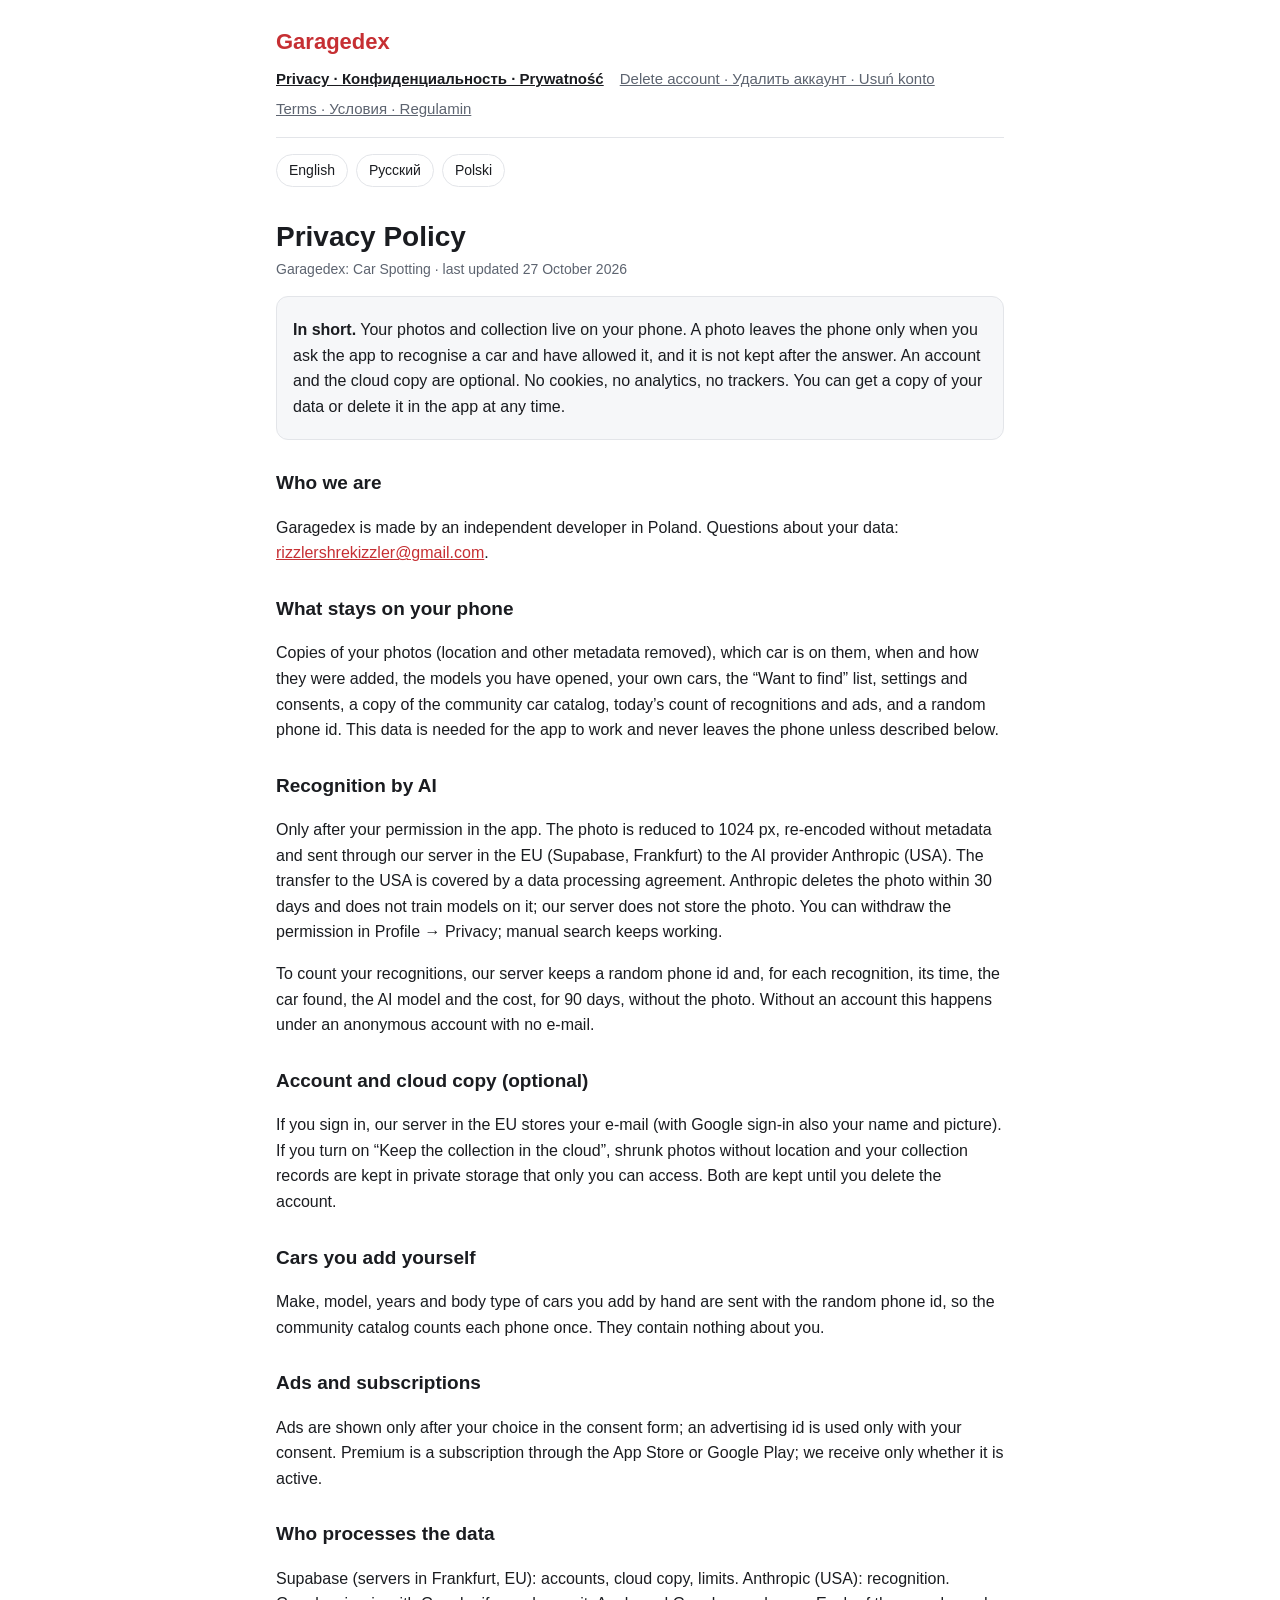
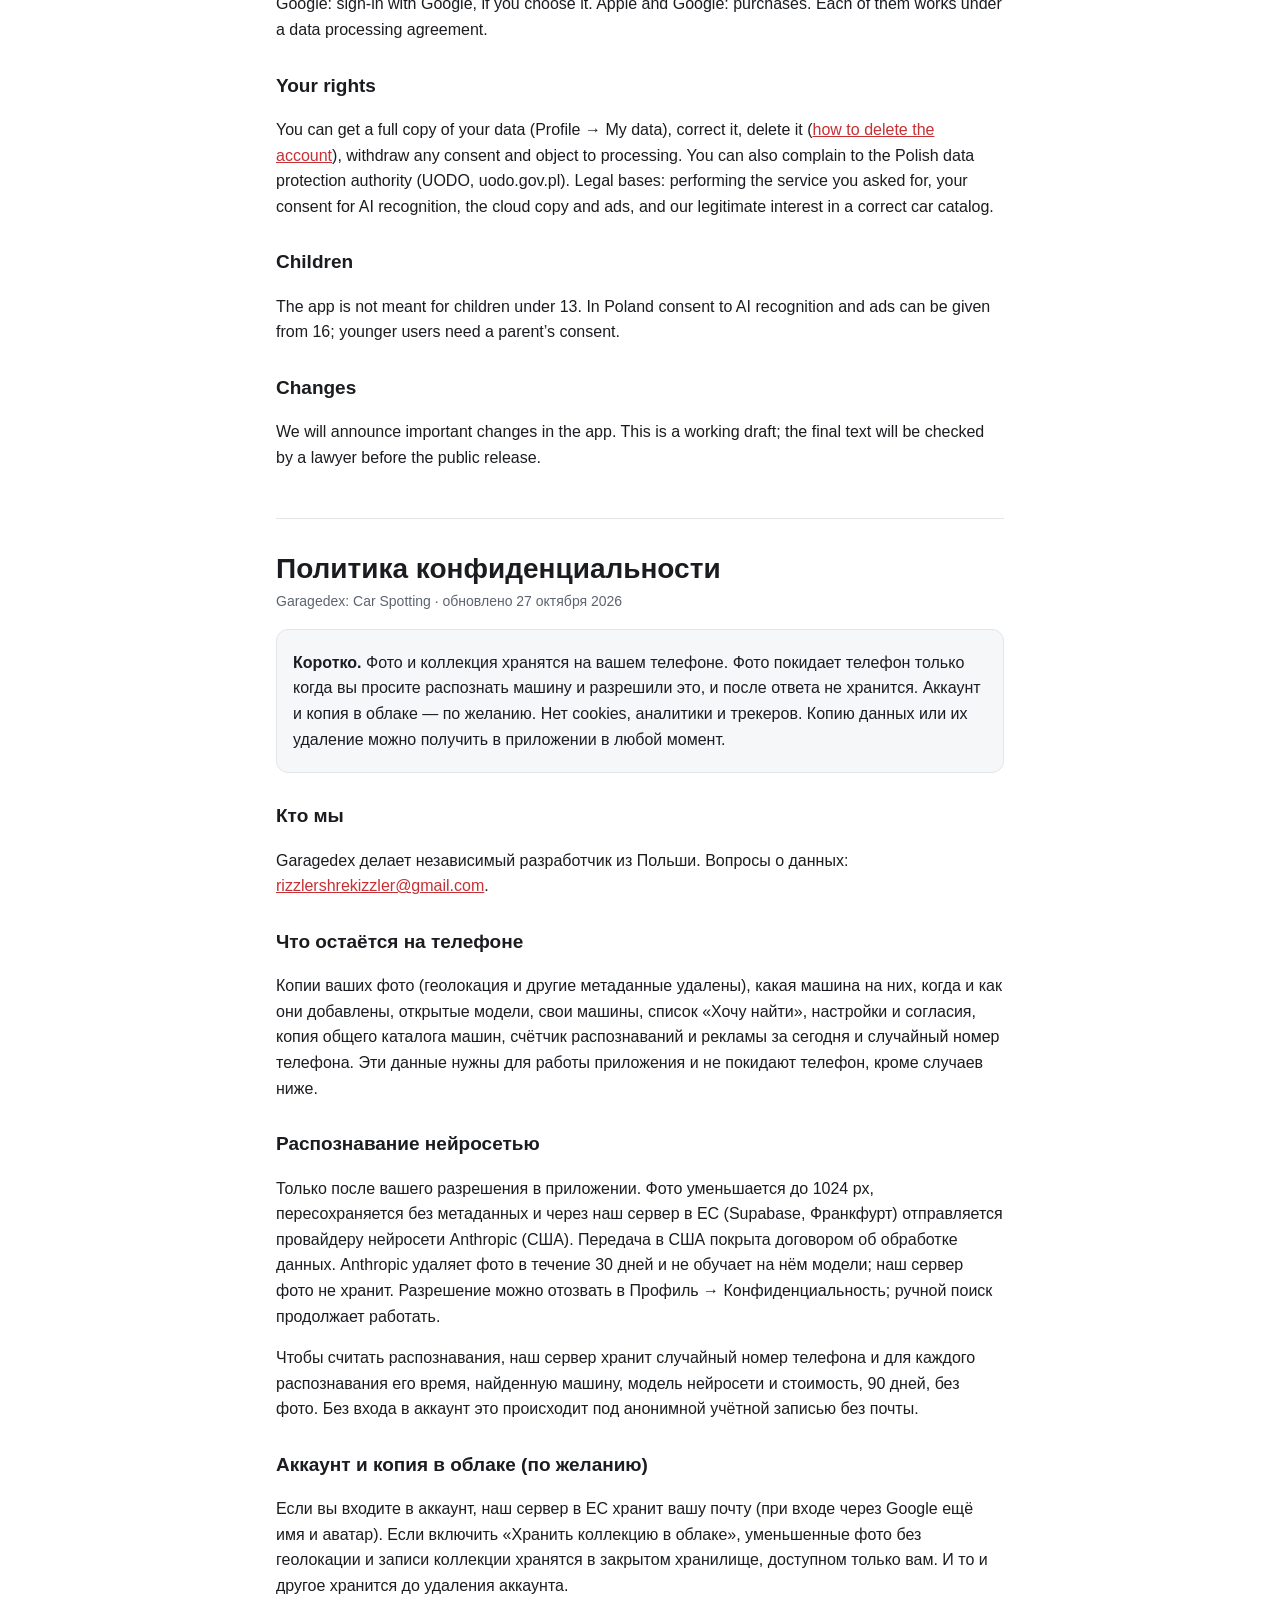
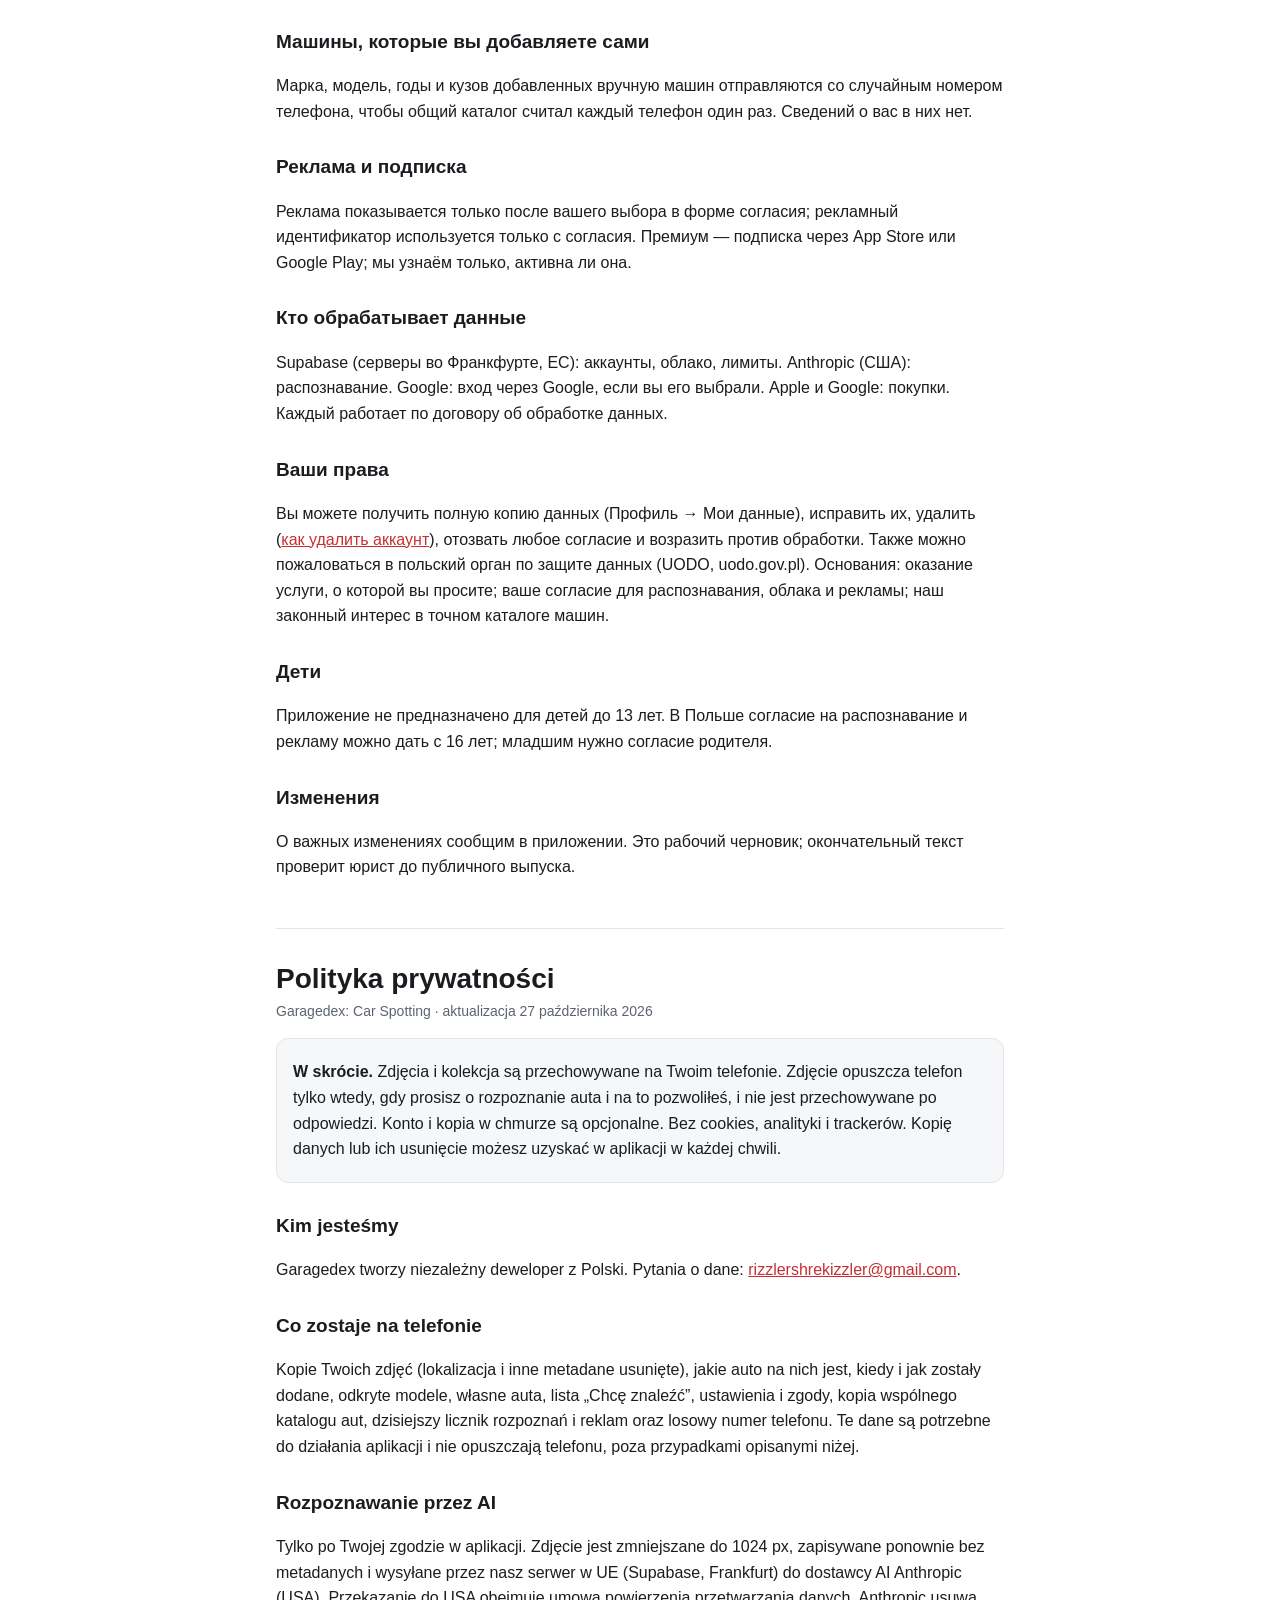
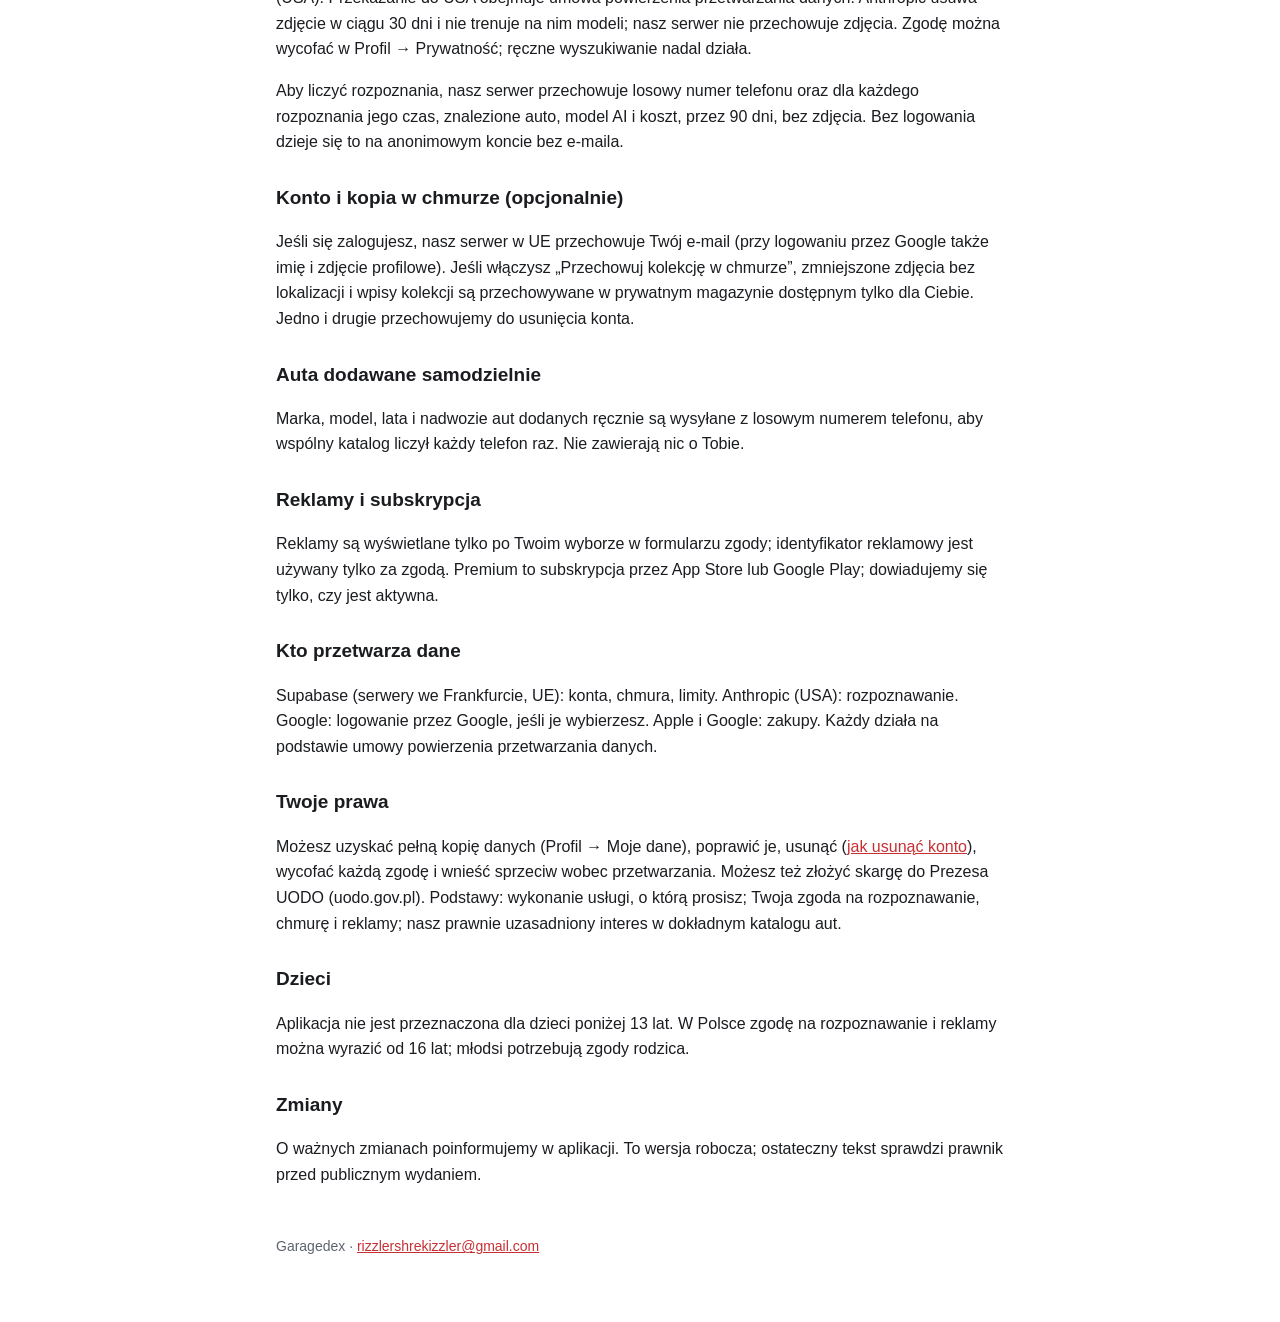
==== index.html @ ed475af8 "Add files via upload" ====
<!doctype html>
<html lang="en">
<head>
  <meta charset="utf-8">
  <meta name="viewport" content="width=device-width, initial-scale=1">
  <title>Garagedex — Privacy Policy</title>
  <link rel="stylesheet" href="style.css">
</head>
<body>
<main>
  <header>
    <a class="brand" href="index.html">Garagedex</a>
    <nav>
      <a href="index.html" aria-current="page">Privacy · Конфиденциальность · Prywatność</a>
      <a href="delete-account.html">Delete account · Удалить аккаунт · Usuń konto</a>
      <a href="terms.html">Terms · Условия · Regulamin</a>
    </nav>
  </header>
  <div class="languages"><a href="#en">English</a><a href="#ru">Русский</a><a href="#pl">Polski</a></div>

  <section class="lang" id="en" lang="en">
    <h1>Privacy Policy</h1>
    <p class="date">Garagedex: Car Spotting · last updated 27 October 2026</p>
    <div class="short">
      <p><strong>In short.</strong> Your photos and collection live on your phone. A photo leaves the phone only when you ask the app to recognise a car and have allowed it, and it is not kept after the answer. An account and the cloud copy are optional. No cookies, no analytics, no trackers. You can get a copy of your data or delete it in the app at any time.</p>
    </div>

    <h2>Who we are</h2>
    <p>Garagedex is made by an independent developer in Poland. Questions about your data: <a href="mailto:rizzlershrekizzler@gmail.com">rizzlershrekizzler@gmail.com</a>.</p>

    <h2>What stays on your phone</h2>
    <p>Copies of your photos (location and other metadata removed), which car is on them, when and how they were added, the models you have opened, your own cars, the “Want to find” list, settings and consents, a copy of the community car catalog, today’s count of recognitions and ads, and a random phone id. This data is needed for the app to work and never leaves the phone unless described below.</p>

    <h2>Recognition by AI</h2>
    <p>Only after your permission in the app. The photo is reduced to 1024 px, re-encoded without metadata and sent through our server in the EU (Supabase, Frankfurt) to the AI provider Anthropic (USA). The transfer to the USA is covered by a data processing agreement. Anthropic deletes the photo within 30 days and does not train models on it; our server does not store the photo. You can withdraw the permission in Profile → Privacy; manual search keeps working.</p>
    <p>To count your recognitions, our server keeps a random phone id and, for each recognition, its time, the car found, the AI model and the cost, for 90 days, without the photo. Without an account this happens under an anonymous account with no e-mail.</p>

    <h2>Account and cloud copy (optional)</h2>
    <p>If you sign in, our server in the EU stores your e-mail (with Google sign-in also your name and picture). If you turn on “Keep the collection in the cloud”, shrunk photos without location and your collection records are kept in private storage that only you can access. Both are kept until you delete the account.</p>

    <h2>Cars you add yourself</h2>
    <p>Make, model, years and body type of cars you add by hand are sent with the random phone id, so the community catalog counts each phone once. They contain nothing about you.</p>

    <h2>Ads and subscriptions</h2>
    <p>Ads are shown only after your choice in the consent form; an advertising id is used only with your consent. Premium is a subscription through the App Store or Google Play; we receive only whether it is active.</p>

    <h2>Who processes the data</h2>
    <p>Supabase (servers in Frankfurt, EU): accounts, cloud copy, limits. Anthropic (USA): recognition. Google: sign-in with Google, if you choose it. Apple and Google: purchases. Each of them works under a data processing agreement.</p>

    <h2>Your rights</h2>
    <p>You can get a full copy of your data (Profile → My data), correct it, delete it (<a href="delete-account.html">how to delete the account</a>), withdraw any consent and object to processing. You can also complain to the Polish data protection authority (UODO, uodo.gov.pl). Legal bases: performing the service you asked for, your consent for AI recognition, the cloud copy and ads, and our legitimate interest in a correct car catalog.</p>

    <h2>Children</h2>
    <p>The app is not meant for children under 13. In Poland consent to AI recognition and ads can be given from 16; younger users need a parent’s consent.</p>

    <h2>Changes</h2>
    <p>We will announce important changes in the app. This is a working draft; the final text will be checked by a lawyer before the public release.</p>
  </section>

  <section class="lang" id="ru" lang="ru">
    <h1>Политика конфиденциальности</h1>
    <p class="date">Garagedex: Car Spotting · обновлено 27 октября 2026</p>
    <div class="short">
      <p><strong>Коротко.</strong> Фото и коллекция хранятся на вашем телефоне. Фото покидает телефон только когда вы просите распознать машину и разрешили это, и после ответа не хранится. Аккаунт и копия в облаке — по желанию. Нет cookies, аналитики и трекеров. Копию данных или их удаление можно получить в приложении в любой момент.</p>
    </div>

    <h2>Кто мы</h2>
    <p>Garagedex делает независимый разработчик из Польши. Вопросы о данных: <a href="mailto:rizzlershrekizzler@gmail.com">rizzlershrekizzler@gmail.com</a>.</p>

    <h2>Что остаётся на телефоне</h2>
    <p>Копии ваших фото (геолокация и другие метаданные удалены), какая машина на них, когда и как они добавлены, открытые модели, свои машины, список «Хочу найти», настройки и согласия, копия общего каталога машин, счётчик распознаваний и рекламы за сегодня и случайный номер телефона. Эти данные нужны для работы приложения и не покидают телефон, кроме случаев ниже.</p>

    <h2>Распознавание нейросетью</h2>
    <p>Только после вашего разрешения в приложении. Фото уменьшается до 1024 px, пересохраняется без метаданных и через наш сервер в ЕС (Supabase, Франкфурт) отправляется провайдеру нейросети Anthropic (США). Передача в США покрыта договором об обработке данных. Anthropic удаляет фото в течение 30 дней и не обучает на нём модели; наш сервер фото не хранит. Разрешение можно отозвать в Профиль → Конфиденциальность; ручной поиск продолжает работать.</p>
    <p>Чтобы считать распознавания, наш сервер хранит случайный номер телефона и для каждого распознавания его время, найденную машину, модель нейросети и стоимость, 90 дней, без фото. Без входа в аккаунт это происходит под анонимной учётной записью без почты.</p>

    <h2>Аккаунт и копия в облаке (по желанию)</h2>
    <p>Если вы входите в аккаунт, наш сервер в ЕС хранит вашу почту (при входе через Google ещё имя и аватар). Если включить «Хранить коллекцию в облаке», уменьшенные фото без геолокации и записи коллекции хранятся в закрытом хранилище, доступном только вам. И то и другое хранится до удаления аккаунта.</p>

    <h2>Машины, которые вы добавляете сами</h2>
    <p>Марка, модель, годы и кузов добавленных вручную машин отправляются со случайным номером телефона, чтобы общий каталог считал каждый телефон один раз. Сведений о вас в них нет.</p>

    <h2>Реклама и подписка</h2>
    <p>Реклама показывается только после вашего выбора в форме согласия; рекламный идентификатор используется только с согласия. Премиум — подписка через App Store или Google Play; мы узнаём только, активна ли она.</p>

    <h2>Кто обрабатывает данные</h2>
    <p>Supabase (серверы во Франкфурте, ЕС): аккаунты, облако, лимиты. Anthropic (США): распознавание. Google: вход через Google, если вы его выбрали. Apple и Google: покупки. Каждый работает по договору об обработке данных.</p>

    <h2>Ваши права</h2>
    <p>Вы можете получить полную копию данных (Профиль → Мои данные), исправить их, удалить (<a href="delete-account.html#ru">как удалить аккаунт</a>), отозвать любое согласие и возразить против обработки. Также можно пожаловаться в польский орган по защите данных (UODO, uodo.gov.pl). Основания: оказание услуги, о которой вы просите; ваше согласие для распознавания, облака и рекламы; наш законный интерес в точном каталоге машин.</p>

    <h2>Дети</h2>
    <p>Приложение не предназначено для детей до 13 лет. В Польше согласие на распознавание и рекламу можно дать с 16 лет; младшим нужно согласие родителя.</p>

    <h2>Изменения</h2>
    <p>О важных изменениях сообщим в приложении. Это рабочий черновик; окончательный текст проверит юрист до публичного выпуска.</p>
  </section>

  <section class="lang" id="pl" lang="pl">
    <h1>Polityka prywatności</h1>
    <p class="date">Garagedex: Car Spotting · aktualizacja 27 października 2026</p>
    <div class="short">
      <p><strong>W skrócie.</strong> Zdjęcia i kolekcja są przechowywane na Twoim telefonie. Zdjęcie opuszcza telefon tylko wtedy, gdy prosisz o rozpoznanie auta i na to pozwoliłeś, i nie jest przechowywane po odpowiedzi. Konto i kopia w chmurze są opcjonalne. Bez cookies, analityki i trackerów. Kopię danych lub ich usunięcie możesz uzyskać w aplikacji w każdej chwili.</p>
    </div>

    <h2>Kim jesteśmy</h2>
    <p>Garagedex tworzy niezależny deweloper z Polski. Pytania o dane: <a href="mailto:rizzlershrekizzler@gmail.com">rizzlershrekizzler@gmail.com</a>.</p>

    <h2>Co zostaje na telefonie</h2>
    <p>Kopie Twoich zdjęć (lokalizacja i inne metadane usunięte), jakie auto na nich jest, kiedy i jak zostały dodane, odkryte modele, własne auta, lista „Chcę znaleźć”, ustawienia i zgody, kopia wspólnego katalogu aut, dzisiejszy licznik rozpoznań i reklam oraz losowy numer telefonu. Te dane są potrzebne do działania aplikacji i nie opuszczają telefonu, poza przypadkami opisanymi niżej.</p>

    <h2>Rozpoznawanie przez AI</h2>
    <p>Tylko po Twojej zgodzie w aplikacji. Zdjęcie jest zmniejszane do 1024 px, zapisywane ponownie bez metadanych i wysyłane przez nasz serwer w UE (Supabase, Frankfurt) do dostawcy AI Anthropic (USA). Przekazanie do USA obejmuje umowa powierzenia przetwarzania danych. Anthropic usuwa zdjęcie w ciągu 30 dni i nie trenuje na nim modeli; nasz serwer nie przechowuje zdjęcia. Zgodę można wycofać w Profil → Prywatność; ręczne wyszukiwanie nadal działa.</p>
    <p>Aby liczyć rozpoznania, nasz serwer przechowuje losowy numer telefonu oraz dla każdego rozpoznania jego czas, znalezione auto, model AI i koszt, przez 90 dni, bez zdjęcia. Bez logowania dzieje się to na anonimowym koncie bez e-maila.</p>

    <h2>Konto i kopia w chmurze (opcjonalnie)</h2>
    <p>Jeśli się zalogujesz, nasz serwer w UE przechowuje Twój e-mail (przy logowaniu przez Google także imię i zdjęcie profilowe). Jeśli włączysz „Przechowuj kolekcję w chmurze”, zmniejszone zdjęcia bez lokalizacji i wpisy kolekcji są przechowywane w prywatnym magazynie dostępnym tylko dla Ciebie. Jedno i drugie przechowujemy do usunięcia konta.</p>

    <h2>Auta dodawane samodzielnie</h2>
    <p>Marka, model, lata i nadwozie aut dodanych ręcznie są wysyłane z losowym numerem telefonu, aby wspólny katalog liczył każdy telefon raz. Nie zawierają nic o Tobie.</p>

    <h2>Reklamy i subskrypcja</h2>
    <p>Reklamy są wyświetlane tylko po Twoim wyborze w formularzu zgody; identyfikator reklamowy jest używany tylko za zgodą. Premium to subskrypcja przez App Store lub Google Play; dowiadujemy się tylko, czy jest aktywna.</p>

    <h2>Kto przetwarza dane</h2>
    <p>Supabase (serwery we Frankfurcie, UE): konta, chmura, limity. Anthropic (USA): rozpoznawanie. Google: logowanie przez Google, jeśli je wybierzesz. Apple i Google: zakupy. Każdy działa na podstawie umowy powierzenia przetwarzania danych.</p>

    <h2>Twoje prawa</h2>
    <p>Możesz uzyskać pełną kopię danych (Profil → Moje dane), poprawić je, usunąć (<a href="delete-account.html#pl">jak usunąć konto</a>), wycofać każdą zgodę i wnieść sprzeciw wobec przetwarzania. Możesz też złożyć skargę do Prezesa UODO (uodo.gov.pl). Podstawy: wykonanie usługi, o którą prosisz; Twoja zgoda na rozpoznawanie, chmurę i reklamy; nasz prawnie uzasadniony interes w dokładnym katalogu aut.</p>

    <h2>Dzieci</h2>
    <p>Aplikacja nie jest przeznaczona dla dzieci poniżej 13 lat. W Polsce zgodę na rozpoznawanie i reklamy można wyrazić od 16 lat; młodsi potrzebują zgody rodzica.</p>

    <h2>Zmiany</h2>
    <p>O ważnych zmianach poinformujemy w aplikacji. To wersja robocza; ostateczny tekst sprawdzi prawnik przed publicznym wydaniem.</p>
  </section>

  <footer>Garagedex · <a href="mailto:rizzlershrekizzler@gmail.com">rizzlershrekizzler@gmail.com</a></footer>
</main>
</body>
</html>
---- style.css ----
:root {
  --bg: #ffffff;
  --text: #1a1c20;
  --muted: #5d6470;
  --accent: #c62f33;
  --border: #e3e5e9;
  --card: #f6f7f9;
}

@media (prefers-color-scheme: dark) {
  :root {
    --bg: #0f1115;
    --text: #eceef2;
    --muted: #9aa1ad;
    --accent: #ff5a5f;
    --border: #262a31;
    --card: #171a20;
  }
}

* { box-sizing: border-box; }

body {
  margin: 0;
  background: var(--bg);
  color: var(--text);
  font: 16px/1.6 -apple-system, BlinkMacSystemFont, "Segoe UI", Roboto, sans-serif;
}

main { max-width: 760px; margin: 0 auto; padding: 24px 16px 64px; }

header { border-bottom: 1px solid var(--border); padding-bottom: 16px; margin-bottom: 8px; }
header .brand { font-size: 22px; font-weight: 700; color: var(--accent); text-decoration: none; }
nav { display: flex; flex-wrap: wrap; gap: 6px 16px; margin-top: 8px; font-size: 15px; }
nav a { color: var(--muted); }
nav a[aria-current="page"] { color: var(--text); font-weight: 600; }

.languages { display: flex; gap: 8px; margin: 16px 0; }
.languages a {
  padding: 4px 12px;
  border: 1px solid var(--border);
  border-radius: 999px;
  color: var(--text);
  text-decoration: none;
  font-size: 14px;
}

a { color: var(--accent); }
h1 { font-size: 28px; line-height: 1.25; margin: 32px 0 4px; }
h2 { font-size: 19px; margin: 28px 0 6px; }
.date { color: var(--muted); font-size: 14px; margin: 0 0 16px; }
.short { background: var(--card); border: 1px solid var(--border); border-radius: 12px; padding: 4px 16px; }
section.lang { border-top: 1px solid var(--border); margin-top: 48px; }
section.lang:first-of-type { border-top: 0; margin-top: 0; }
footer { margin-top: 48px; color: var(--muted); font-size: 14px; }
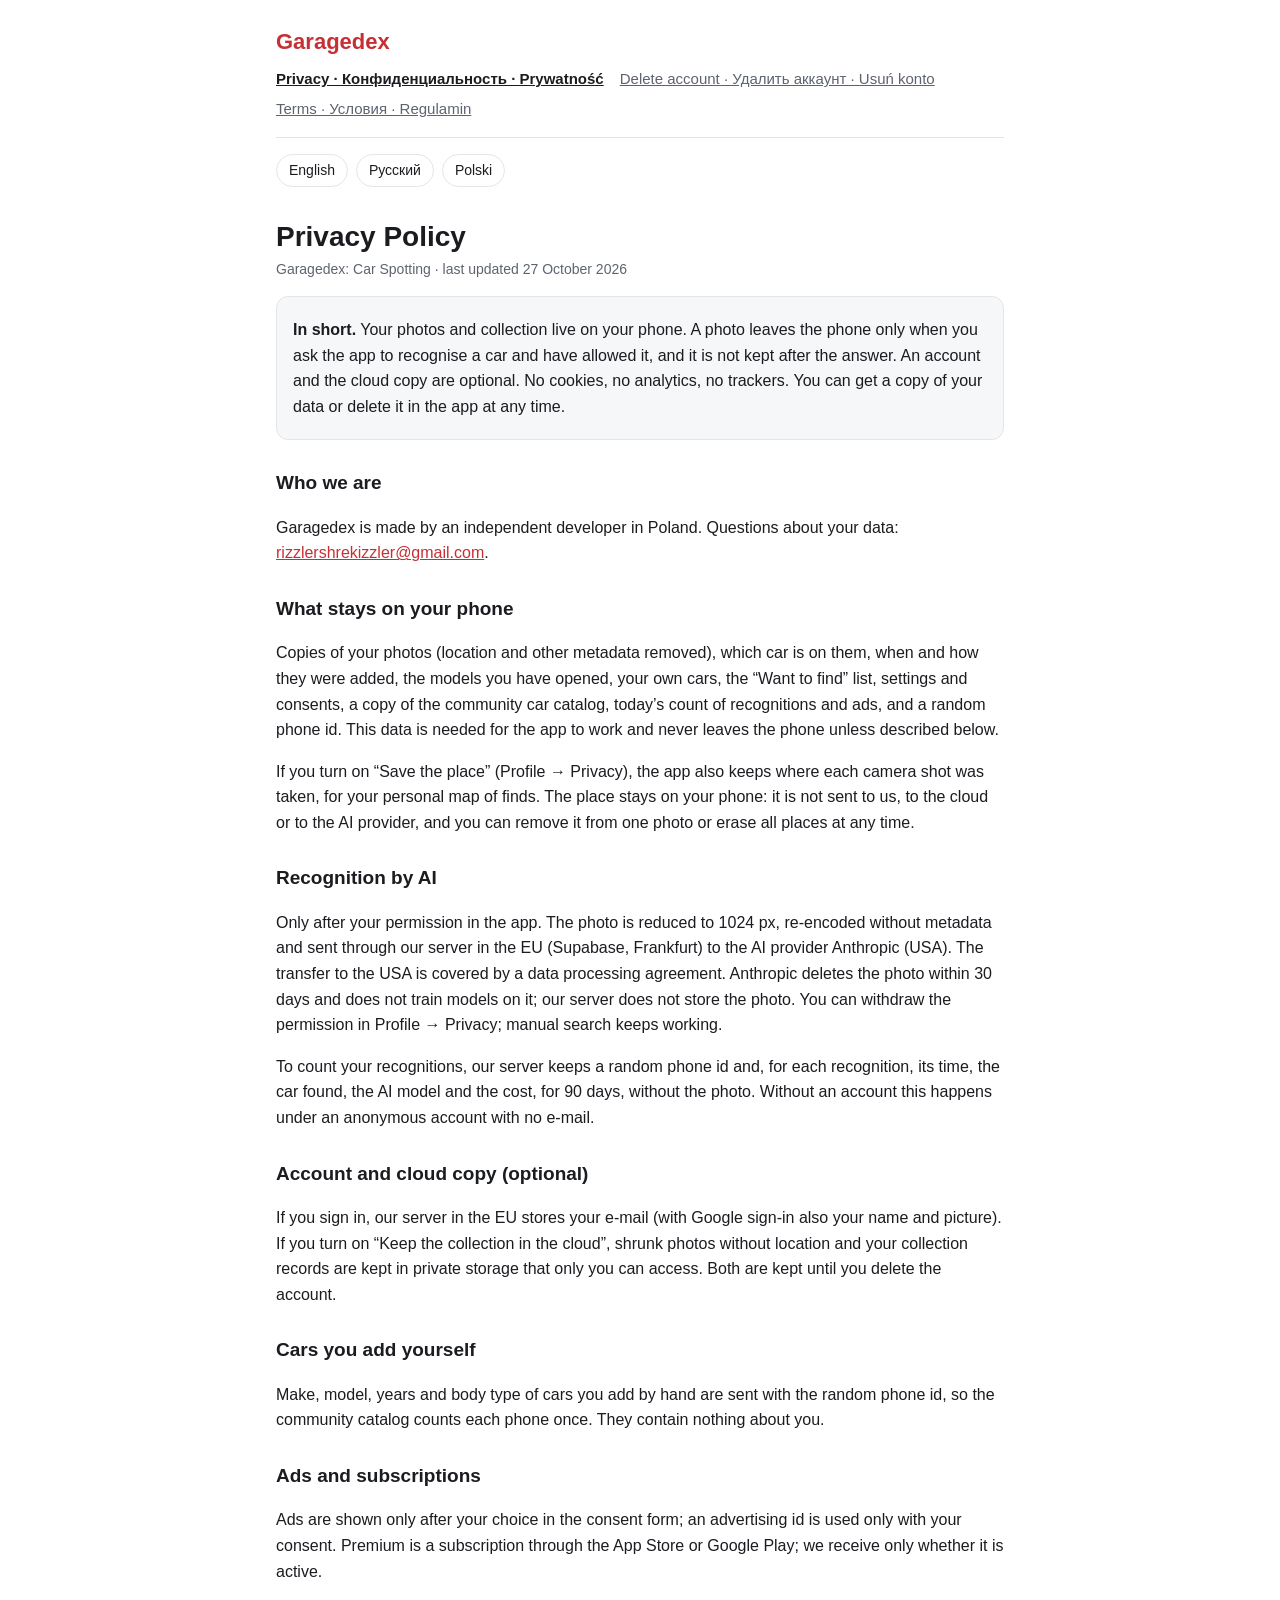
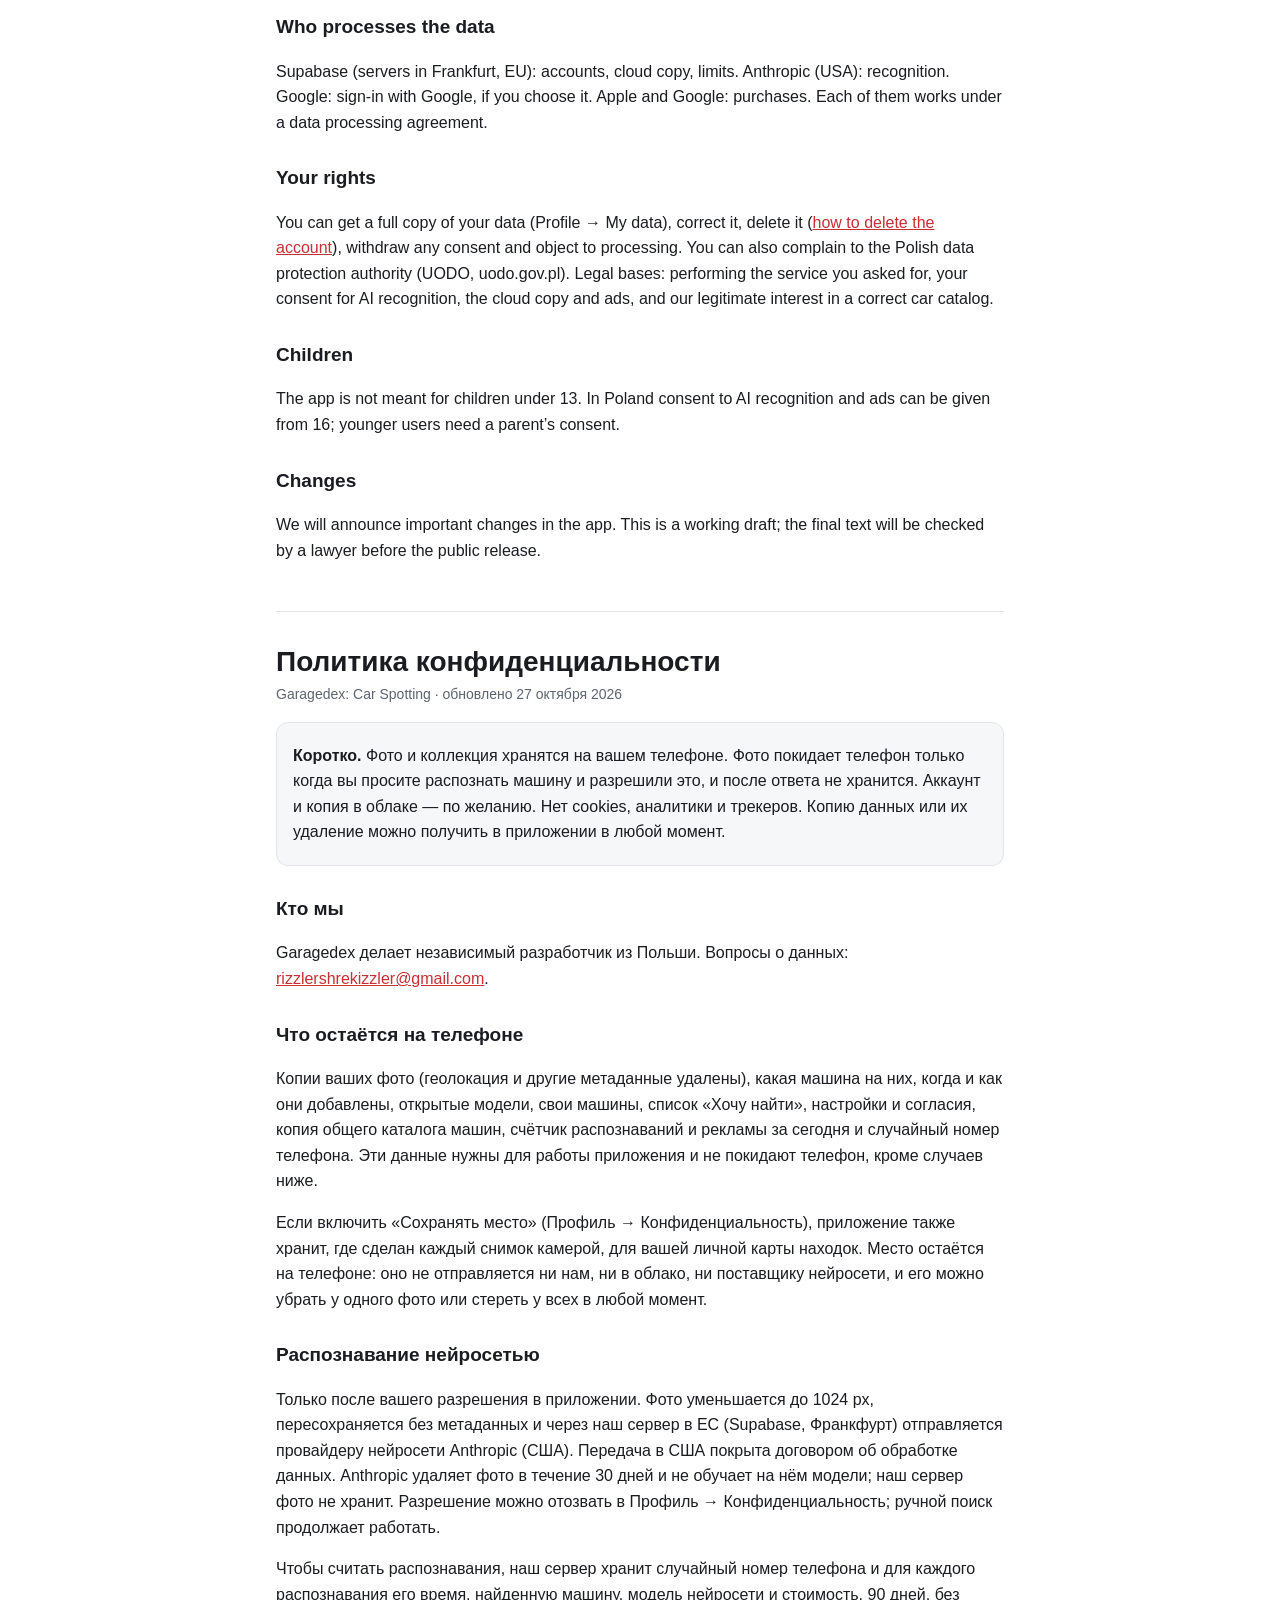
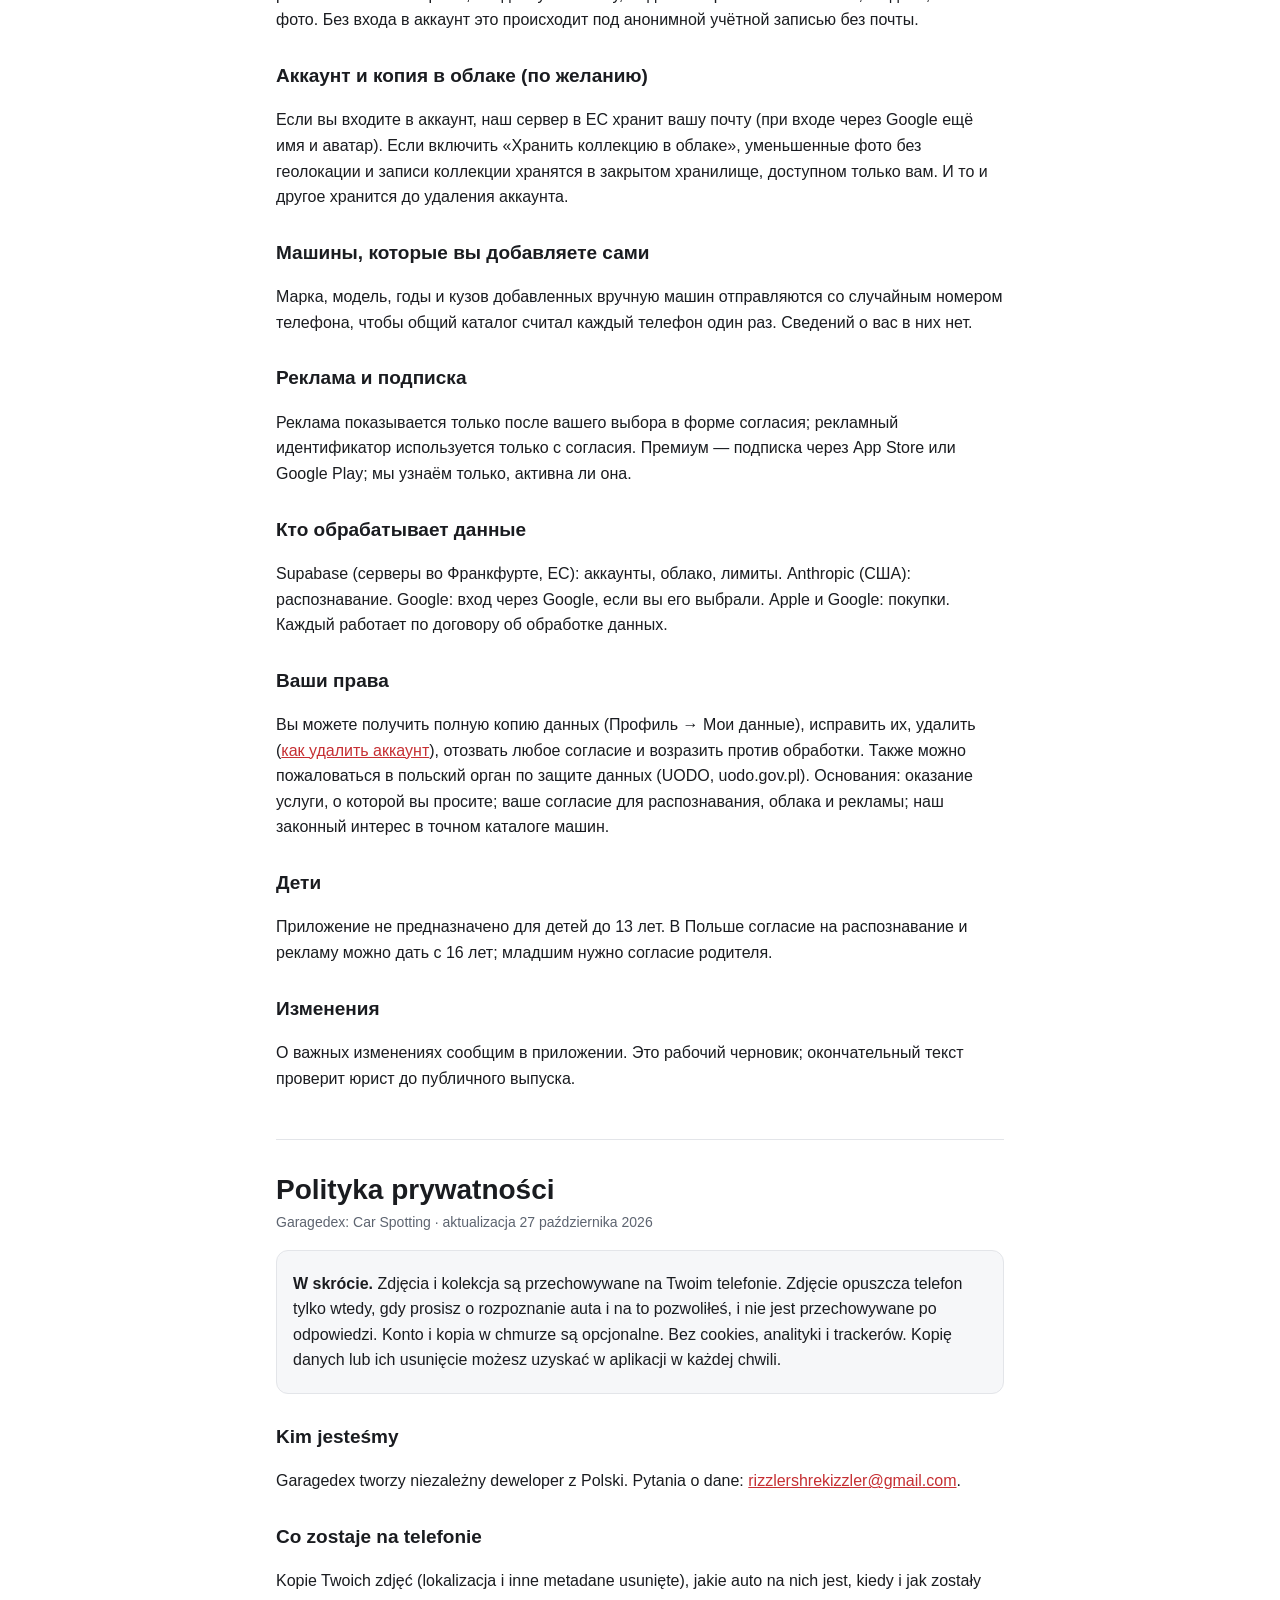
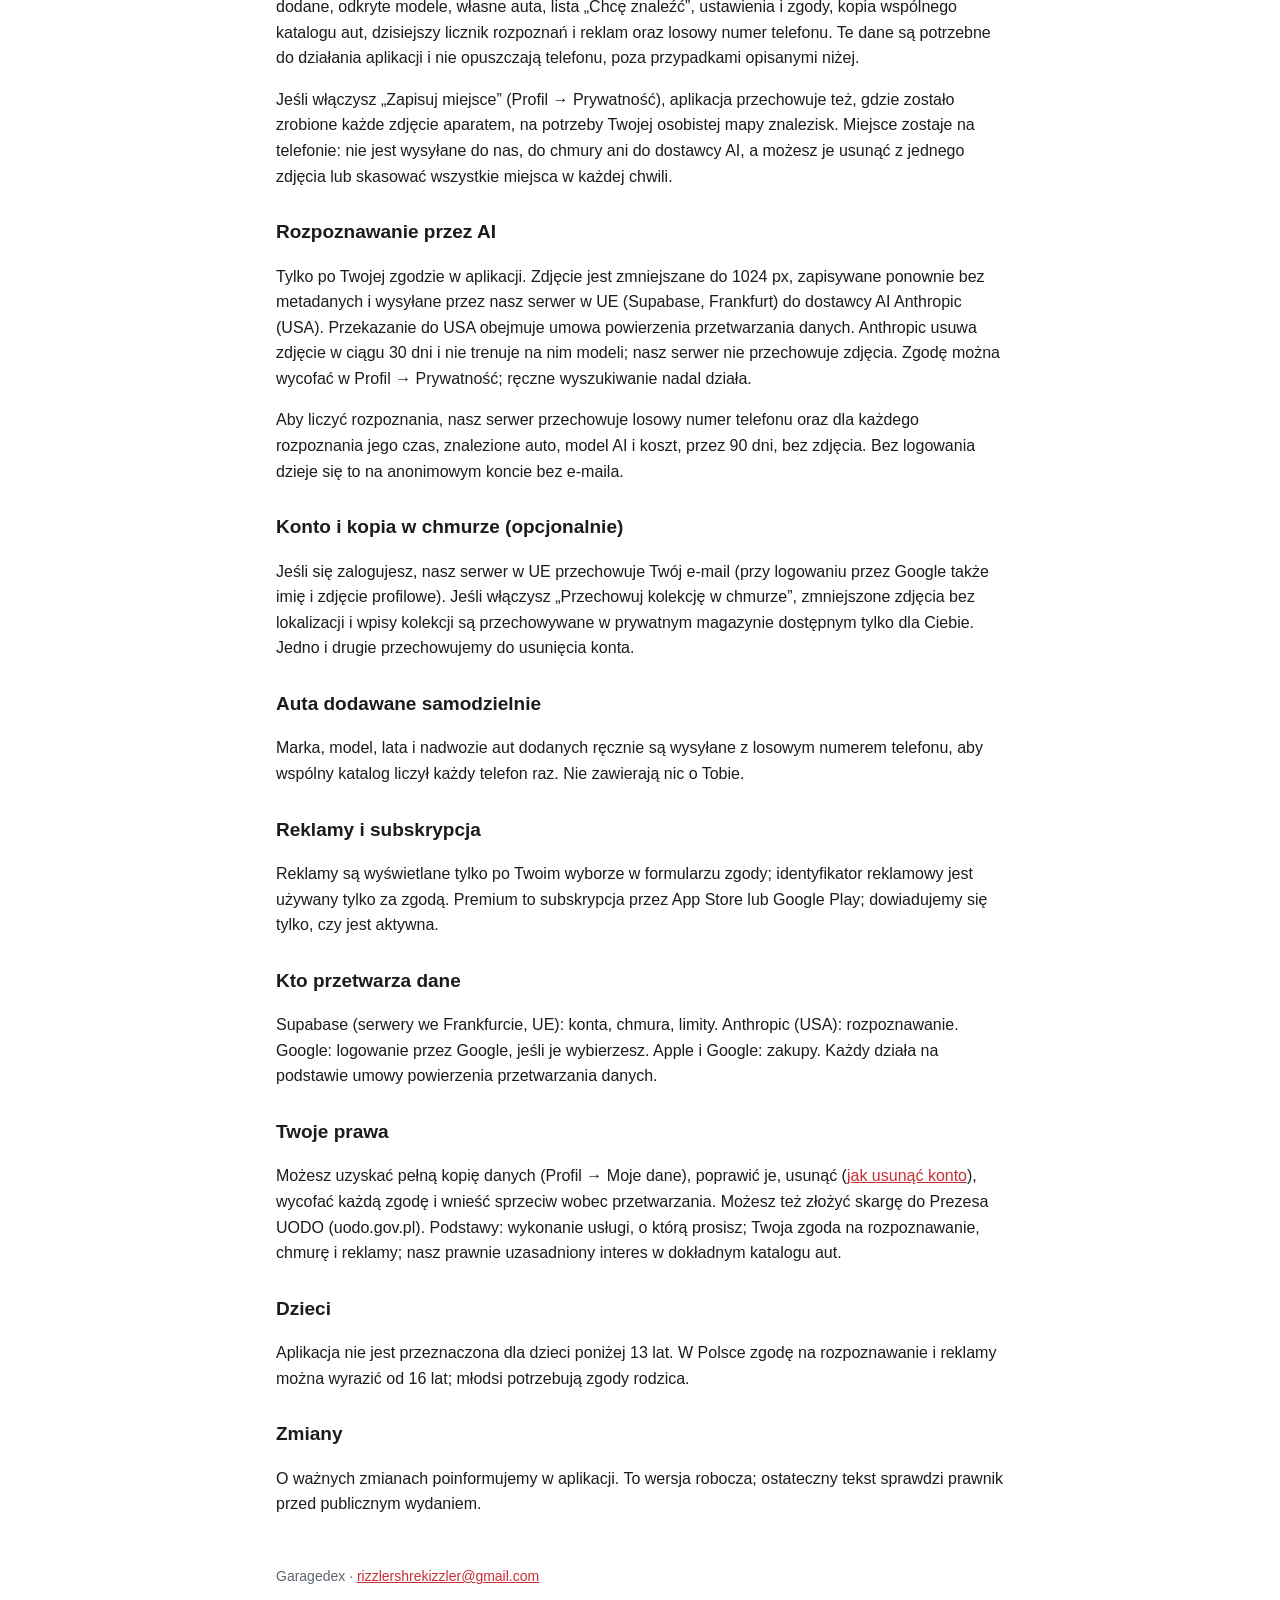
==== commit dcef6fcc: "Add files via upload" ====
--- a/index.html
+++ b/index.html
@@ -30,6 +30,7 @@
 
     <h2>What stays on your phone</h2>
     <p>Copies of your photos (location and other metadata removed), which car is on them, when and how they were added, the models you have opened, your own cars, the “Want to find” list, settings and consents, a copy of the community car catalog, today’s count of recognitions and ads, and a random phone id. This data is needed for the app to work and never leaves the phone unless described below.</p>
+    <p>If you turn on “Save the place” (Profile → Privacy), the app also keeps where each camera shot was taken, for your personal map of finds. The place stays on your phone: it is not sent to us, to the cloud or to the AI provider, and you can remove it from one photo or erase all places at any time.</p>
 
     <h2>Recognition by AI</h2>
     <p>Only after your permission in the app. The photo is reduced to 1024 px, re-encoded without metadata and sent through our server in the EU (Supabase, Frankfurt) to the AI provider Anthropic (USA). The transfer to the USA is covered by a data processing agreement. Anthropic deletes the photo within 30 days and does not train models on it; our server does not store the photo. You can withdraw the permission in Profile → Privacy; manual search keeps working.</p>
@@ -69,6 +70,7 @@
 
     <h2>Что остаётся на телефоне</h2>
     <p>Копии ваших фото (геолокация и другие метаданные удалены), какая машина на них, когда и как они добавлены, открытые модели, свои машины, список «Хочу найти», настройки и согласия, копия общего каталога машин, счётчик распознаваний и рекламы за сегодня и случайный номер телефона. Эти данные нужны для работы приложения и не покидают телефон, кроме случаев ниже.</p>
+    <p>Если включить «Сохранять место» (Профиль → Конфиденциальность), приложение также хранит, где сделан каждый снимок камерой, для вашей личной карты находок. Место остаётся на телефоне: оно не отправляется ни нам, ни в облако, ни поставщику нейросети, и его можно убрать у одного фото или стереть у всех в любой момент.</p>
 
     <h2>Распознавание нейросетью</h2>
     <p>Только после вашего разрешения в приложении. Фото уменьшается до 1024 px, пересохраняется без метаданных и через наш сервер в ЕС (Supabase, Франкфурт) отправляется провайдеру нейросети Anthropic (США). Передача в США покрыта договором об обработке данных. Anthropic удаляет фото в течение 30 дней и не обучает на нём модели; наш сервер фото не хранит. Разрешение можно отозвать в Профиль → Конфиденциальность; ручной поиск продолжает работать.</p>
@@ -108,6 +110,7 @@
 
     <h2>Co zostaje na telefonie</h2>
     <p>Kopie Twoich zdjęć (lokalizacja i inne metadane usunięte), jakie auto na nich jest, kiedy i jak zostały dodane, odkryte modele, własne auta, lista „Chcę znaleźć”, ustawienia i zgody, kopia wspólnego katalogu aut, dzisiejszy licznik rozpoznań i reklam oraz losowy numer telefonu. Te dane są potrzebne do działania aplikacji i nie opuszczają telefonu, poza przypadkami opisanymi niżej.</p>
+    <p>Jeśli włączysz „Zapisuj miejsce” (Profil → Prywatność), aplikacja przechowuje też, gdzie zostało zrobione każde zdjęcie aparatem, na potrzeby Twojej osobistej mapy znalezisk. Miejsce zostaje na telefonie: nie jest wysyłane do nas, do chmury ani do dostawcy AI, a możesz je usunąć z jednego zdjęcia lub skasować wszystkie miejsca w każdej chwili.</p>
 
     <h2>Rozpoznawanie przez AI</h2>
     <p>Tylko po Twojej zgodzie w aplikacji. Zdjęcie jest zmniejszane do 1024 px, zapisywane ponownie bez metadanych i wysyłane przez nasz serwer w UE (Supabase, Frankfurt) do dostawcy AI Anthropic (USA). Przekazanie do USA obejmuje umowa powierzenia przetwarzania danych. Anthropic usuwa zdjęcie w ciągu 30 dni i nie trenuje na nim modeli; nasz serwer nie przechowuje zdjęcia. Zgodę można wycofać w Profil → Prywatność; ręczne wyszukiwanie nadal działa.</p>
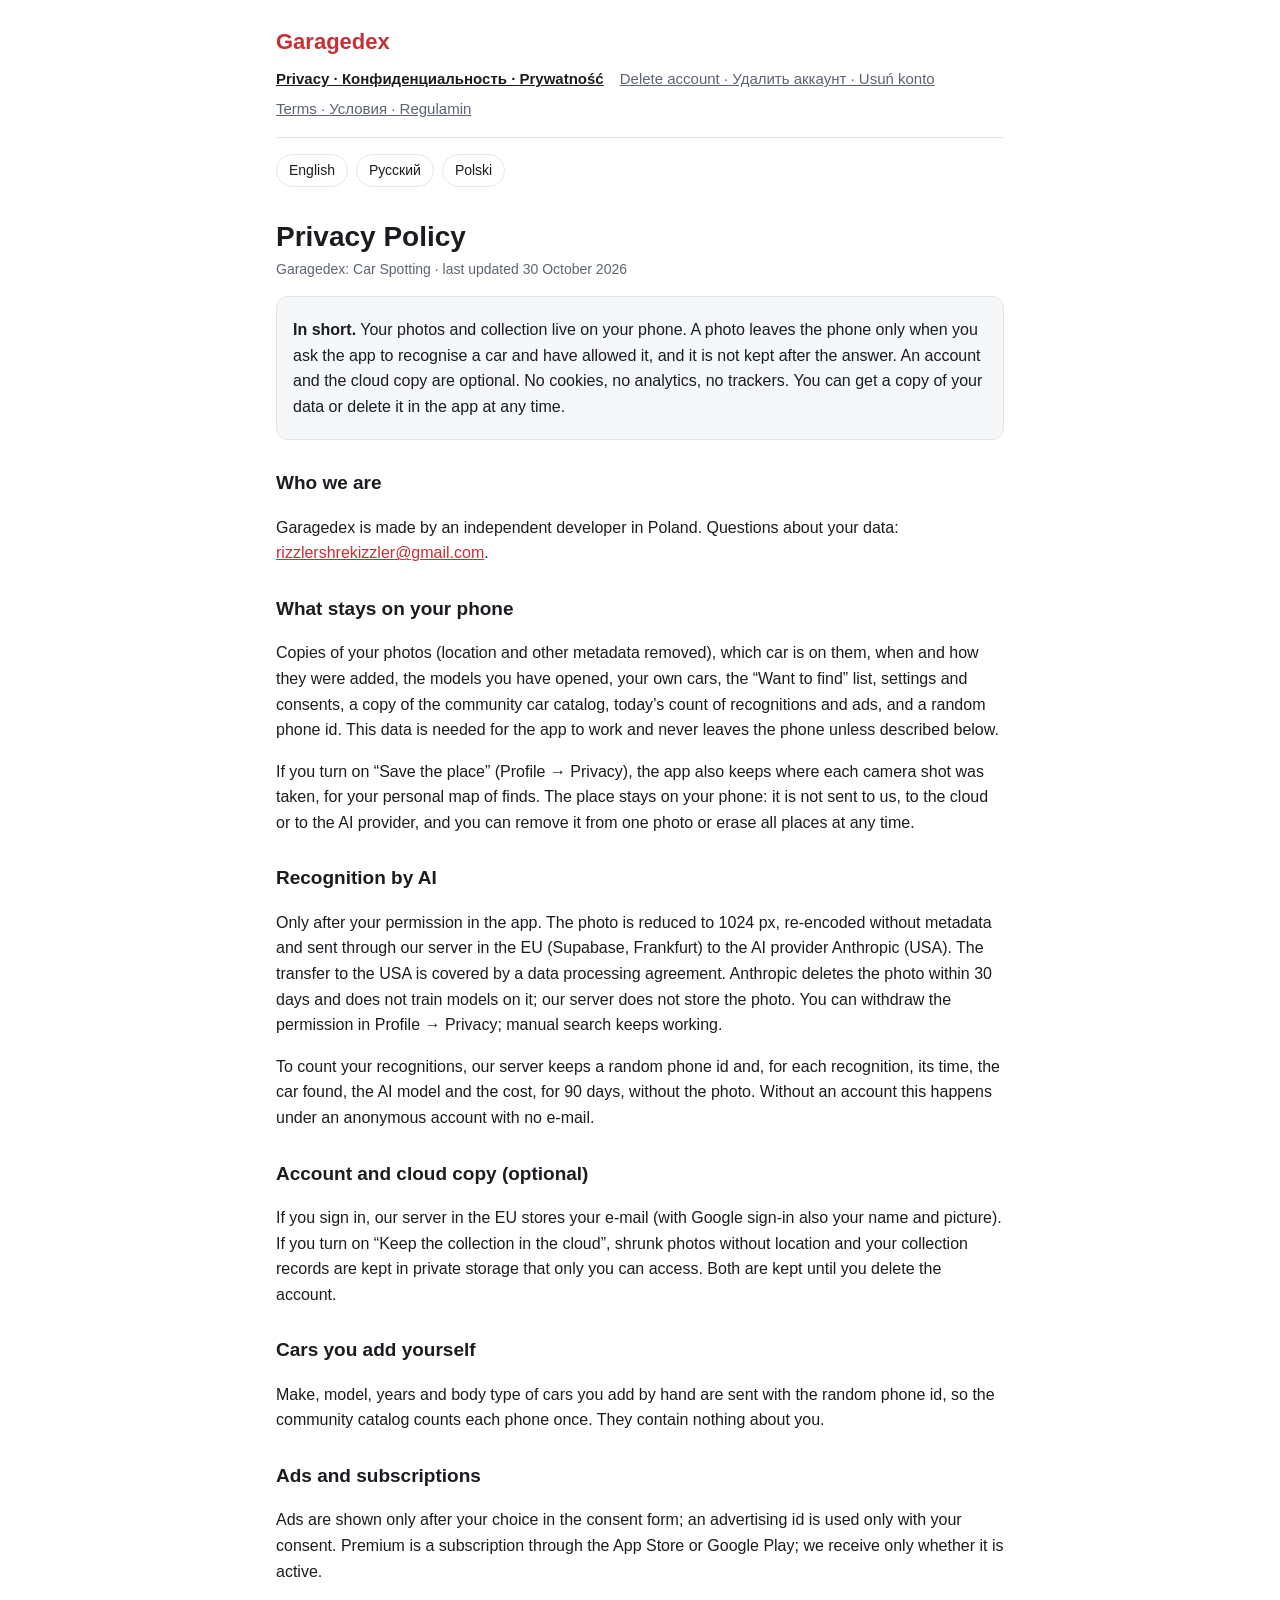
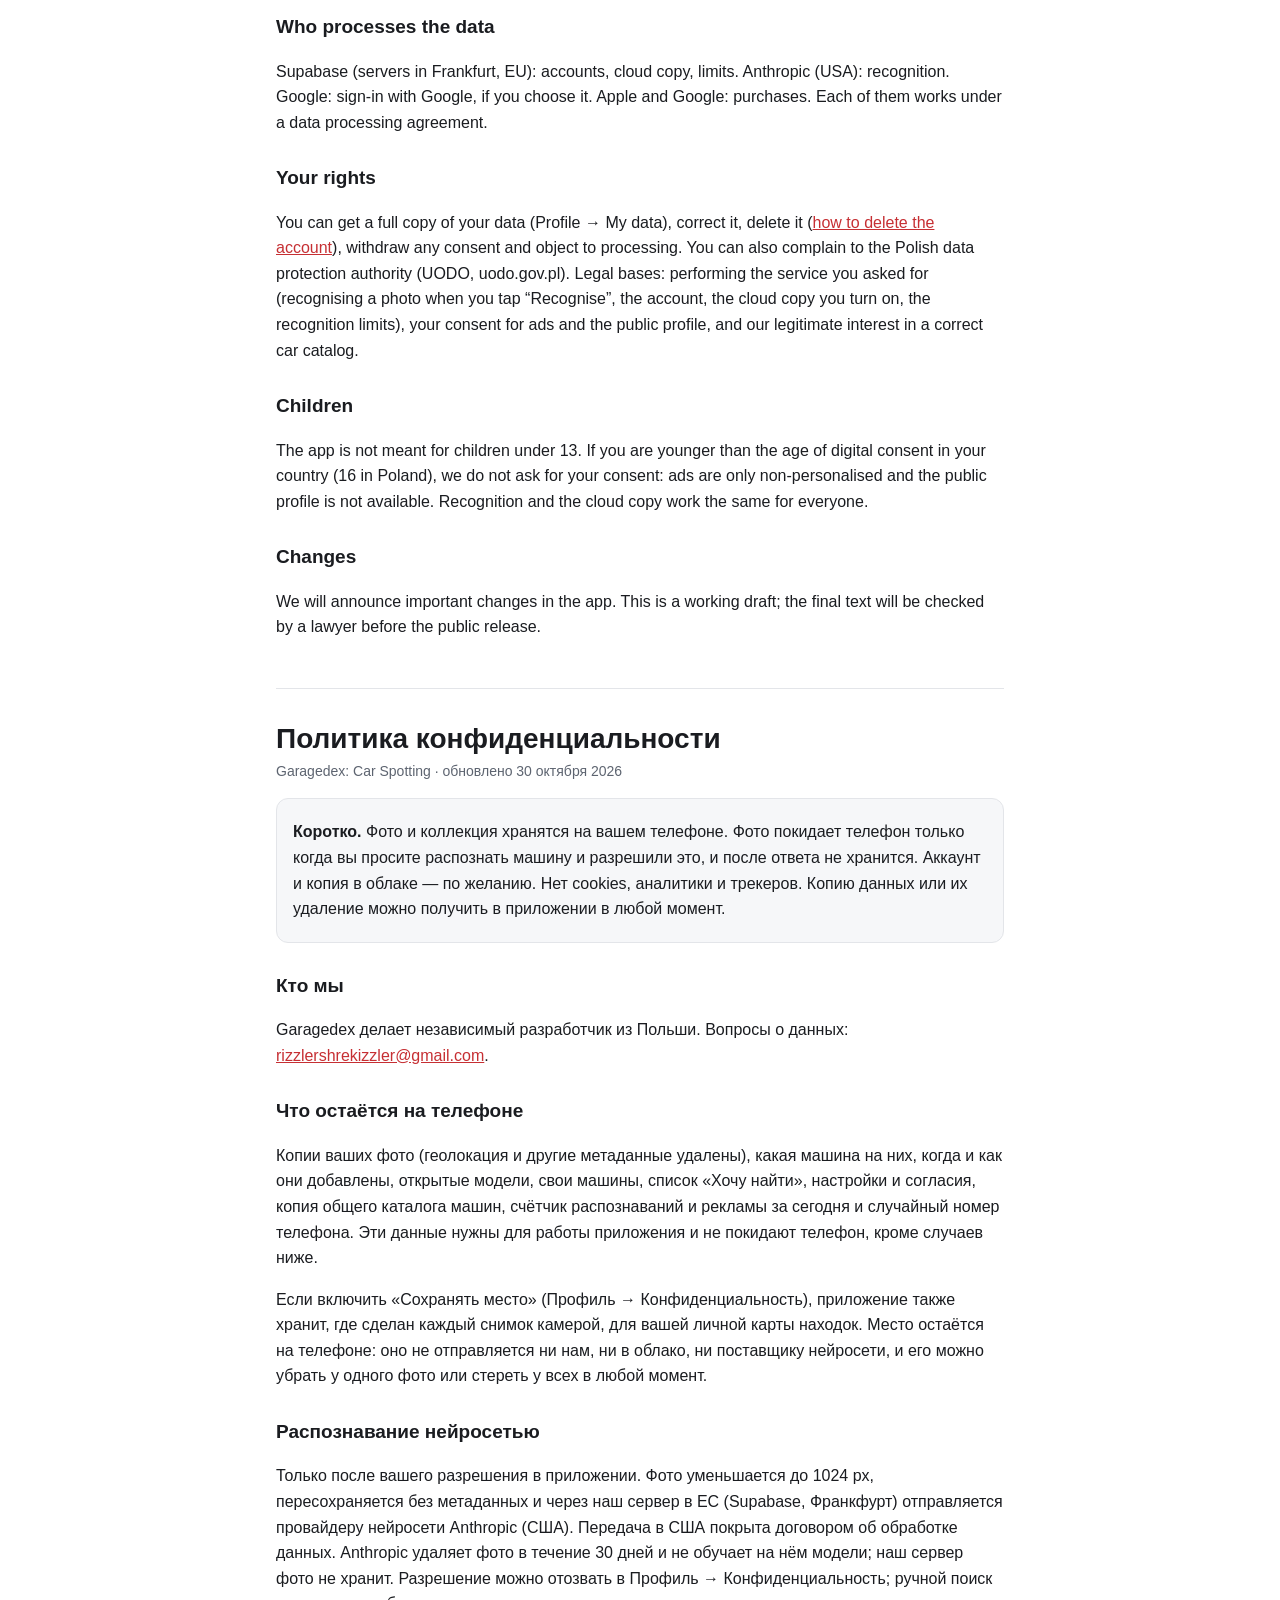
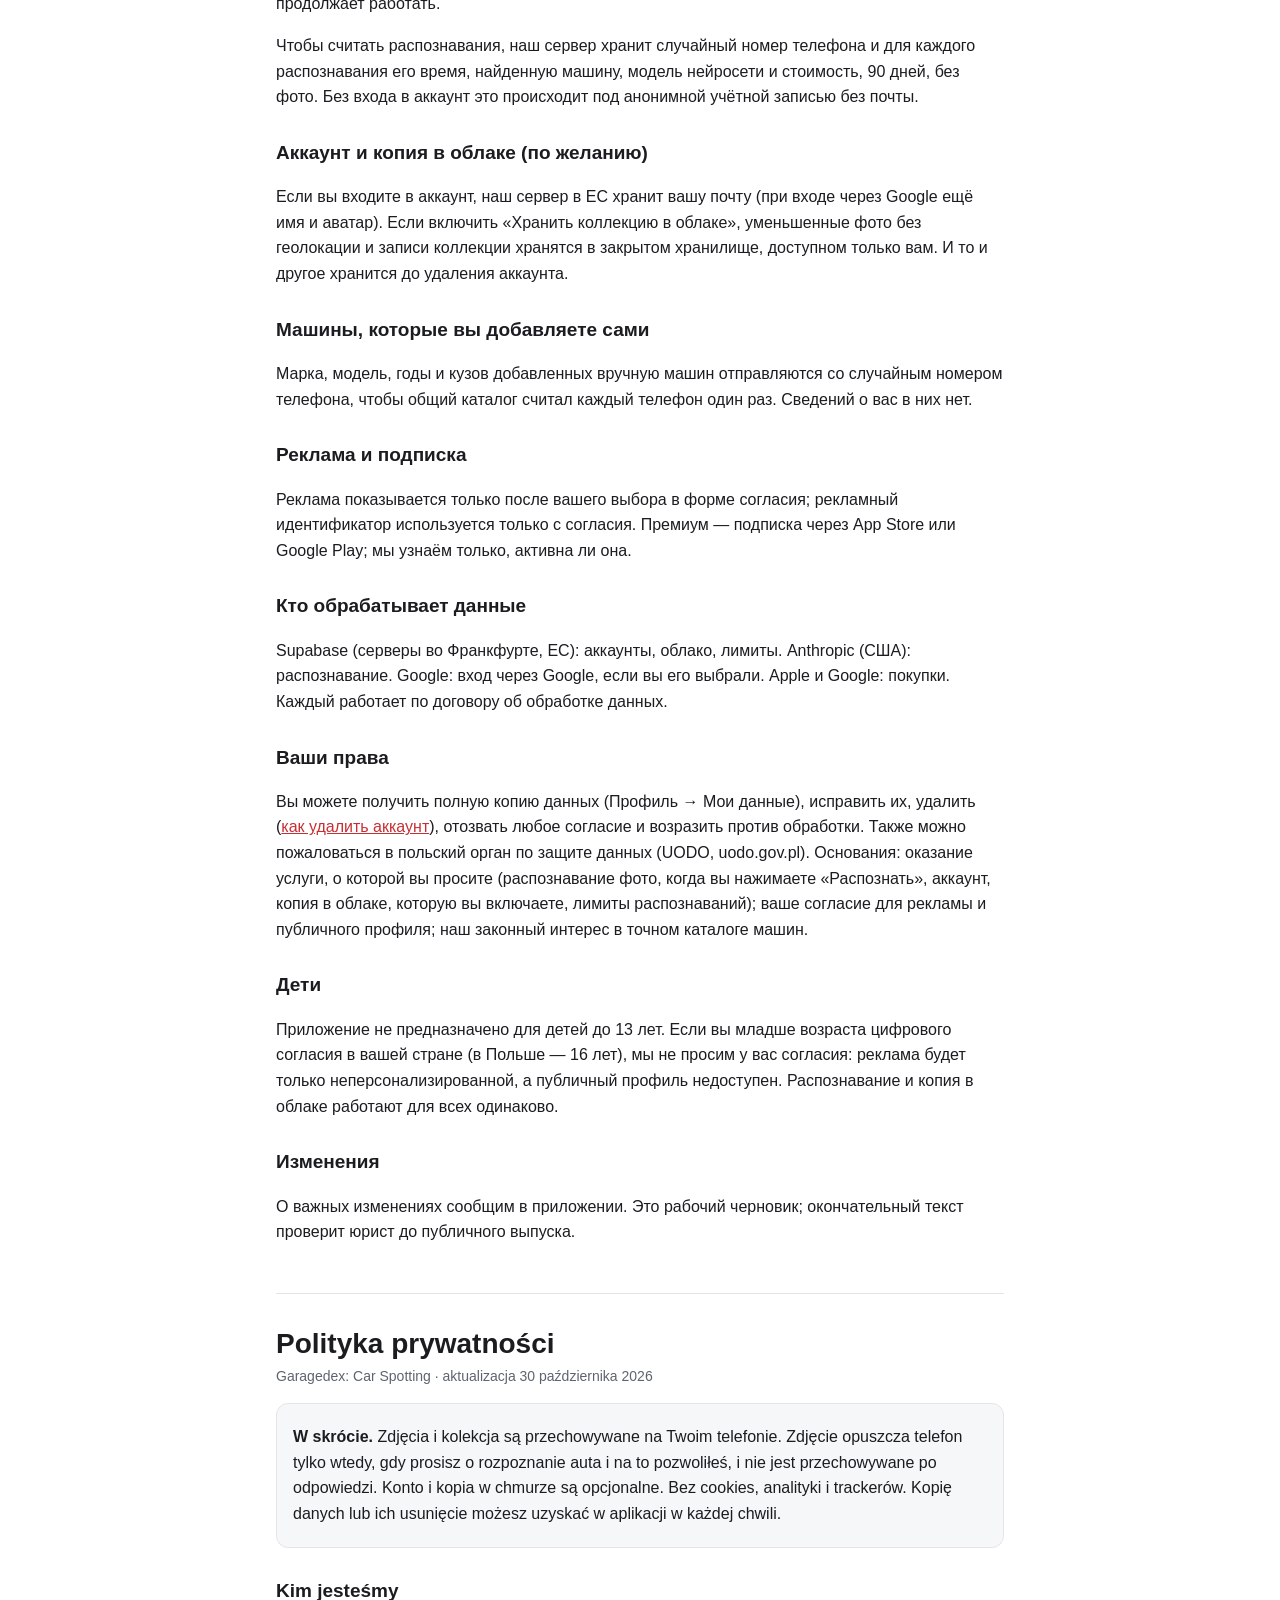
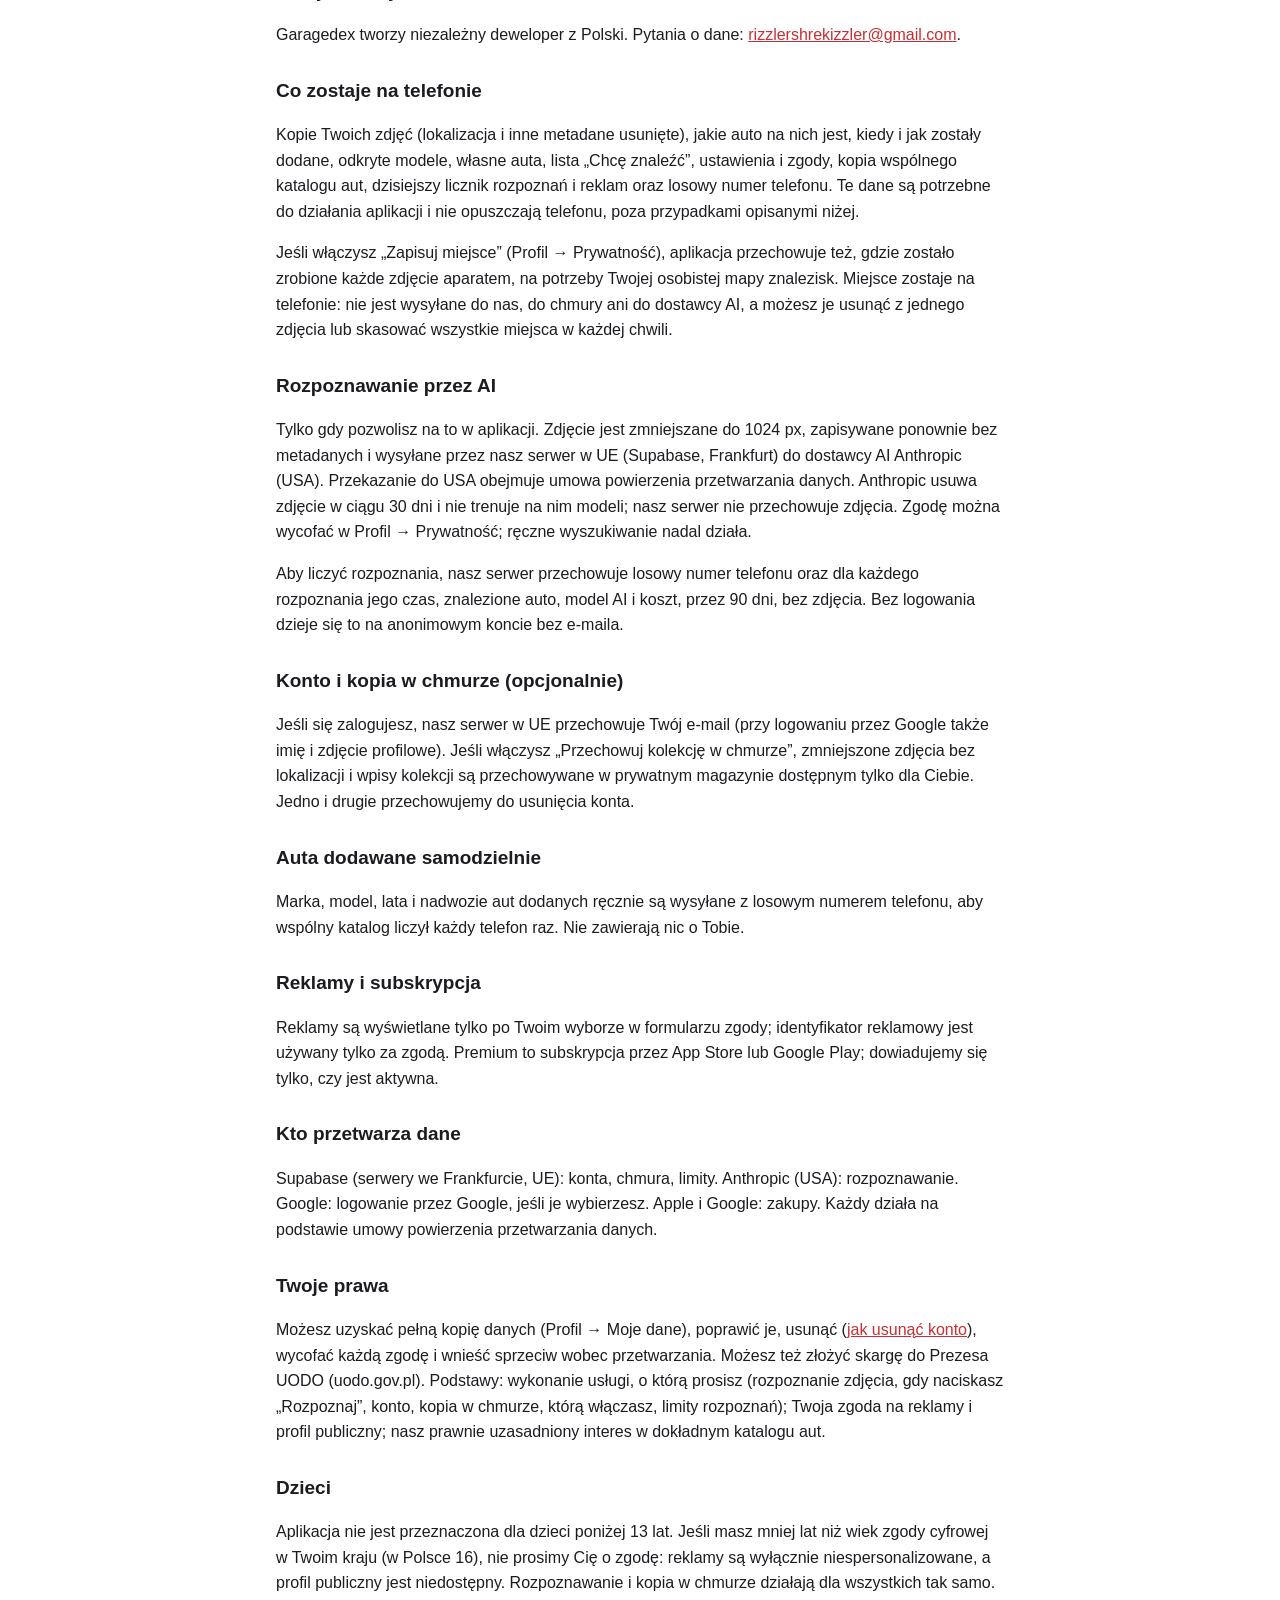
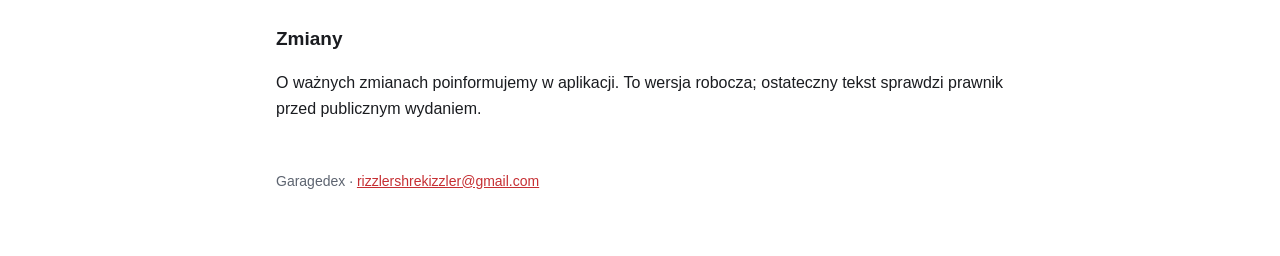
==== commit 2c1af72d: "Add files via upload" ====
--- a/index.html
+++ b/index.html
@@ -20,7 +20,7 @@
 
   <section class="lang" id="en" lang="en">
     <h1>Privacy Policy</h1>
-    <p class="date">Garagedex: Car Spotting · last updated 27 October 2026</p>
+    <p class="date">Garagedex: Car Spotting · last updated 30 October 2026</p>
     <div class="short">
       <p><strong>In short.</strong> Your photos and collection live on your phone. A photo leaves the phone only when you ask the app to recognise a car and have allowed it, and it is not kept after the answer. An account and the cloud copy are optional. No cookies, no analytics, no trackers. You can get a copy of your data or delete it in the app at any time.</p>
     </div>
@@ -49,10 +49,10 @@
     <p>Supabase (servers in Frankfurt, EU): accounts, cloud copy, limits. Anthropic (USA): recognition. Google: sign-in with Google, if you choose it. Apple and Google: purchases. Each of them works under a data processing agreement.</p>
 
     <h2>Your rights</h2>
-    <p>You can get a full copy of your data (Profile → My data), correct it, delete it (<a href="delete-account.html">how to delete the account</a>), withdraw any consent and object to processing. You can also complain to the Polish data protection authority (UODO, uodo.gov.pl). Legal bases: performing the service you asked for, your consent for AI recognition, the cloud copy and ads, and our legitimate interest in a correct car catalog.</p>
+    <p>You can get a full copy of your data (Profile → My data), correct it, delete it (<a href="delete-account.html">how to delete the account</a>), withdraw any consent and object to processing. You can also complain to the Polish data protection authority (UODO, uodo.gov.pl). Legal bases: performing the service you asked for (recognising a photo when you tap “Recognise”, the account, the cloud copy you turn on, the recognition limits), your consent for ads and the public profile, and our legitimate interest in a correct car catalog.</p>
 
     <h2>Children</h2>
-    <p>The app is not meant for children under 13. In Poland consent to AI recognition and ads can be given from 16; younger users need a parent’s consent.</p>
+    <p>The app is not meant for children under 13. If you are younger than the age of digital consent in your country (16 in Poland), we do not ask for your consent: ads are only non-personalised and the public profile is not available. Recognition and the cloud copy work the same for everyone.</p>
 
     <h2>Changes</h2>
     <p>We will announce important changes in the app. This is a working draft; the final text will be checked by a lawyer before the public release.</p>
@@ -60,7 +60,7 @@
 
   <section class="lang" id="ru" lang="ru">
     <h1>Политика конфиденциальности</h1>
-    <p class="date">Garagedex: Car Spotting · обновлено 27 октября 2026</p>
+    <p class="date">Garagedex: Car Spotting · обновлено 30 октября 2026</p>
     <div class="short">
       <p><strong>Коротко.</strong> Фото и коллекция хранятся на вашем телефоне. Фото покидает телефон только когда вы просите распознать машину и разрешили это, и после ответа не хранится. Аккаунт и копия в облаке — по желанию. Нет cookies, аналитики и трекеров. Копию данных или их удаление можно получить в приложении в любой момент.</p>
     </div>
@@ -89,10 +89,10 @@
     <p>Supabase (серверы во Франкфурте, ЕС): аккаунты, облако, лимиты. Anthropic (США): распознавание. Google: вход через Google, если вы его выбрали. Apple и Google: покупки. Каждый работает по договору об обработке данных.</p>
 
     <h2>Ваши права</h2>
-    <p>Вы можете получить полную копию данных (Профиль → Мои данные), исправить их, удалить (<a href="delete-account.html#ru">как удалить аккаунт</a>), отозвать любое согласие и возразить против обработки. Также можно пожаловаться в польский орган по защите данных (UODO, uodo.gov.pl). Основания: оказание услуги, о которой вы просите; ваше согласие для распознавания, облака и рекламы; наш законный интерес в точном каталоге машин.</p>
+    <p>Вы можете получить полную копию данных (Профиль → Мои данные), исправить их, удалить (<a href="delete-account.html#ru">как удалить аккаунт</a>), отозвать любое согласие и возразить против обработки. Также можно пожаловаться в польский орган по защите данных (UODO, uodo.gov.pl). Основания: оказание услуги, о которой вы просите (распознавание фото, когда вы нажимаете «Распознать», аккаунт, копия в облаке, которую вы включаете, лимиты распознаваний); ваше согласие для рекламы и публичного профиля; наш законный интерес в точном каталоге машин.</p>
 
     <h2>Дети</h2>
-    <p>Приложение не предназначено для детей до 13 лет. В Польше согласие на распознавание и рекламу можно дать с 16 лет; младшим нужно согласие родителя.</p>
+    <p>Приложение не предназначено для детей до 13 лет. Если вы младше возраста цифрового согласия в вашей стране (в Польше — 16 лет), мы не просим у вас согласия: реклама будет только неперсонализированной, а публичный профиль недоступен. Распознавание и копия в облаке работают для всех одинаково.</p>
 
     <h2>Изменения</h2>
     <p>О важных изменениях сообщим в приложении. Это рабочий черновик; окончательный текст проверит юрист до публичного выпуска.</p>
@@ -100,7 +100,7 @@
 
   <section class="lang" id="pl" lang="pl">
     <h1>Polityka prywatności</h1>
-    <p class="date">Garagedex: Car Spotting · aktualizacja 27 października 2026</p>
+    <p class="date">Garagedex: Car Spotting · aktualizacja 30 października 2026</p>
     <div class="short">
       <p><strong>W skrócie.</strong> Zdjęcia i kolekcja są przechowywane na Twoim telefonie. Zdjęcie opuszcza telefon tylko wtedy, gdy prosisz o rozpoznanie auta i na to pozwoliłeś, i nie jest przechowywane po odpowiedzi. Konto i kopia w chmurze są opcjonalne. Bez cookies, analityki i trackerów. Kopię danych lub ich usunięcie możesz uzyskać w aplikacji w każdej chwili.</p>
     </div>
@@ -113,7 +113,7 @@
     <p>Jeśli włączysz „Zapisuj miejsce” (Profil → Prywatność), aplikacja przechowuje też, gdzie zostało zrobione każde zdjęcie aparatem, na potrzeby Twojej osobistej mapy znalezisk. Miejsce zostaje na telefonie: nie jest wysyłane do nas, do chmury ani do dostawcy AI, a możesz je usunąć z jednego zdjęcia lub skasować wszystkie miejsca w każdej chwili.</p>
 
     <h2>Rozpoznawanie przez AI</h2>
-    <p>Tylko po Twojej zgodzie w aplikacji. Zdjęcie jest zmniejszane do 1024 px, zapisywane ponownie bez metadanych i wysyłane przez nasz serwer w UE (Supabase, Frankfurt) do dostawcy AI Anthropic (USA). Przekazanie do USA obejmuje umowa powierzenia przetwarzania danych. Anthropic usuwa zdjęcie w ciągu 30 dni i nie trenuje na nim modeli; nasz serwer nie przechowuje zdjęcia. Zgodę można wycofać w Profil → Prywatność; ręczne wyszukiwanie nadal działa.</p>
+    <p>Tylko gdy pozwolisz na to w aplikacji. Zdjęcie jest zmniejszane do 1024 px, zapisywane ponownie bez metadanych i wysyłane przez nasz serwer w UE (Supabase, Frankfurt) do dostawcy AI Anthropic (USA). Przekazanie do USA obejmuje umowa powierzenia przetwarzania danych. Anthropic usuwa zdjęcie w ciągu 30 dni i nie trenuje na nim modeli; nasz serwer nie przechowuje zdjęcia. Zgodę można wycofać w Profil → Prywatność; ręczne wyszukiwanie nadal działa.</p>
     <p>Aby liczyć rozpoznania, nasz serwer przechowuje losowy numer telefonu oraz dla każdego rozpoznania jego czas, znalezione auto, model AI i koszt, przez 90 dni, bez zdjęcia. Bez logowania dzieje się to na anonimowym koncie bez e-maila.</p>
 
     <h2>Konto i kopia w chmurze (opcjonalnie)</h2>
@@ -129,10 +129,10 @@
     <p>Supabase (serwery we Frankfurcie, UE): konta, chmura, limity. Anthropic (USA): rozpoznawanie. Google: logowanie przez Google, jeśli je wybierzesz. Apple i Google: zakupy. Każdy działa na podstawie umowy powierzenia przetwarzania danych.</p>
 
     <h2>Twoje prawa</h2>
-    <p>Możesz uzyskać pełną kopię danych (Profil → Moje dane), poprawić je, usunąć (<a href="delete-account.html#pl">jak usunąć konto</a>), wycofać każdą zgodę i wnieść sprzeciw wobec przetwarzania. Możesz też złożyć skargę do Prezesa UODO (uodo.gov.pl). Podstawy: wykonanie usługi, o którą prosisz; Twoja zgoda na rozpoznawanie, chmurę i reklamy; nasz prawnie uzasadniony interes w dokładnym katalogu aut.</p>
+    <p>Możesz uzyskać pełną kopię danych (Profil → Moje dane), poprawić je, usunąć (<a href="delete-account.html#pl">jak usunąć konto</a>), wycofać każdą zgodę i wnieść sprzeciw wobec przetwarzania. Możesz też złożyć skargę do Prezesa UODO (uodo.gov.pl). Podstawy: wykonanie usługi, o którą prosisz (rozpoznanie zdjęcia, gdy naciskasz „Rozpoznaj”, konto, kopia w chmurze, którą włączasz, limity rozpoznań); Twoja zgoda na reklamy i profil publiczny; nasz prawnie uzasadniony interes w dokładnym katalogu aut.</p>
 
     <h2>Dzieci</h2>
-    <p>Aplikacja nie jest przeznaczona dla dzieci poniżej 13 lat. W Polsce zgodę na rozpoznawanie i reklamy można wyrazić od 16 lat; młodsi potrzebują zgody rodzica.</p>
+    <p>Aplikacja nie jest przeznaczona dla dzieci poniżej 13 lat. Jeśli masz mniej lat niż wiek zgody cyfrowej w Twoim kraju (w Polsce 16), nie prosimy Cię o zgodę: reklamy są wyłącznie niespersonalizowane, a profil publiczny jest niedostępny. Rozpoznawanie i kopia w chmurze działają dla wszystkich tak samo.</p>
 
     <h2>Zmiany</h2>
     <p>O ważnych zmianach poinformujemy w aplikacji. To wersja robocza; ostateczny tekst sprawdzi prawnik przed publicznym wydaniem.</p>
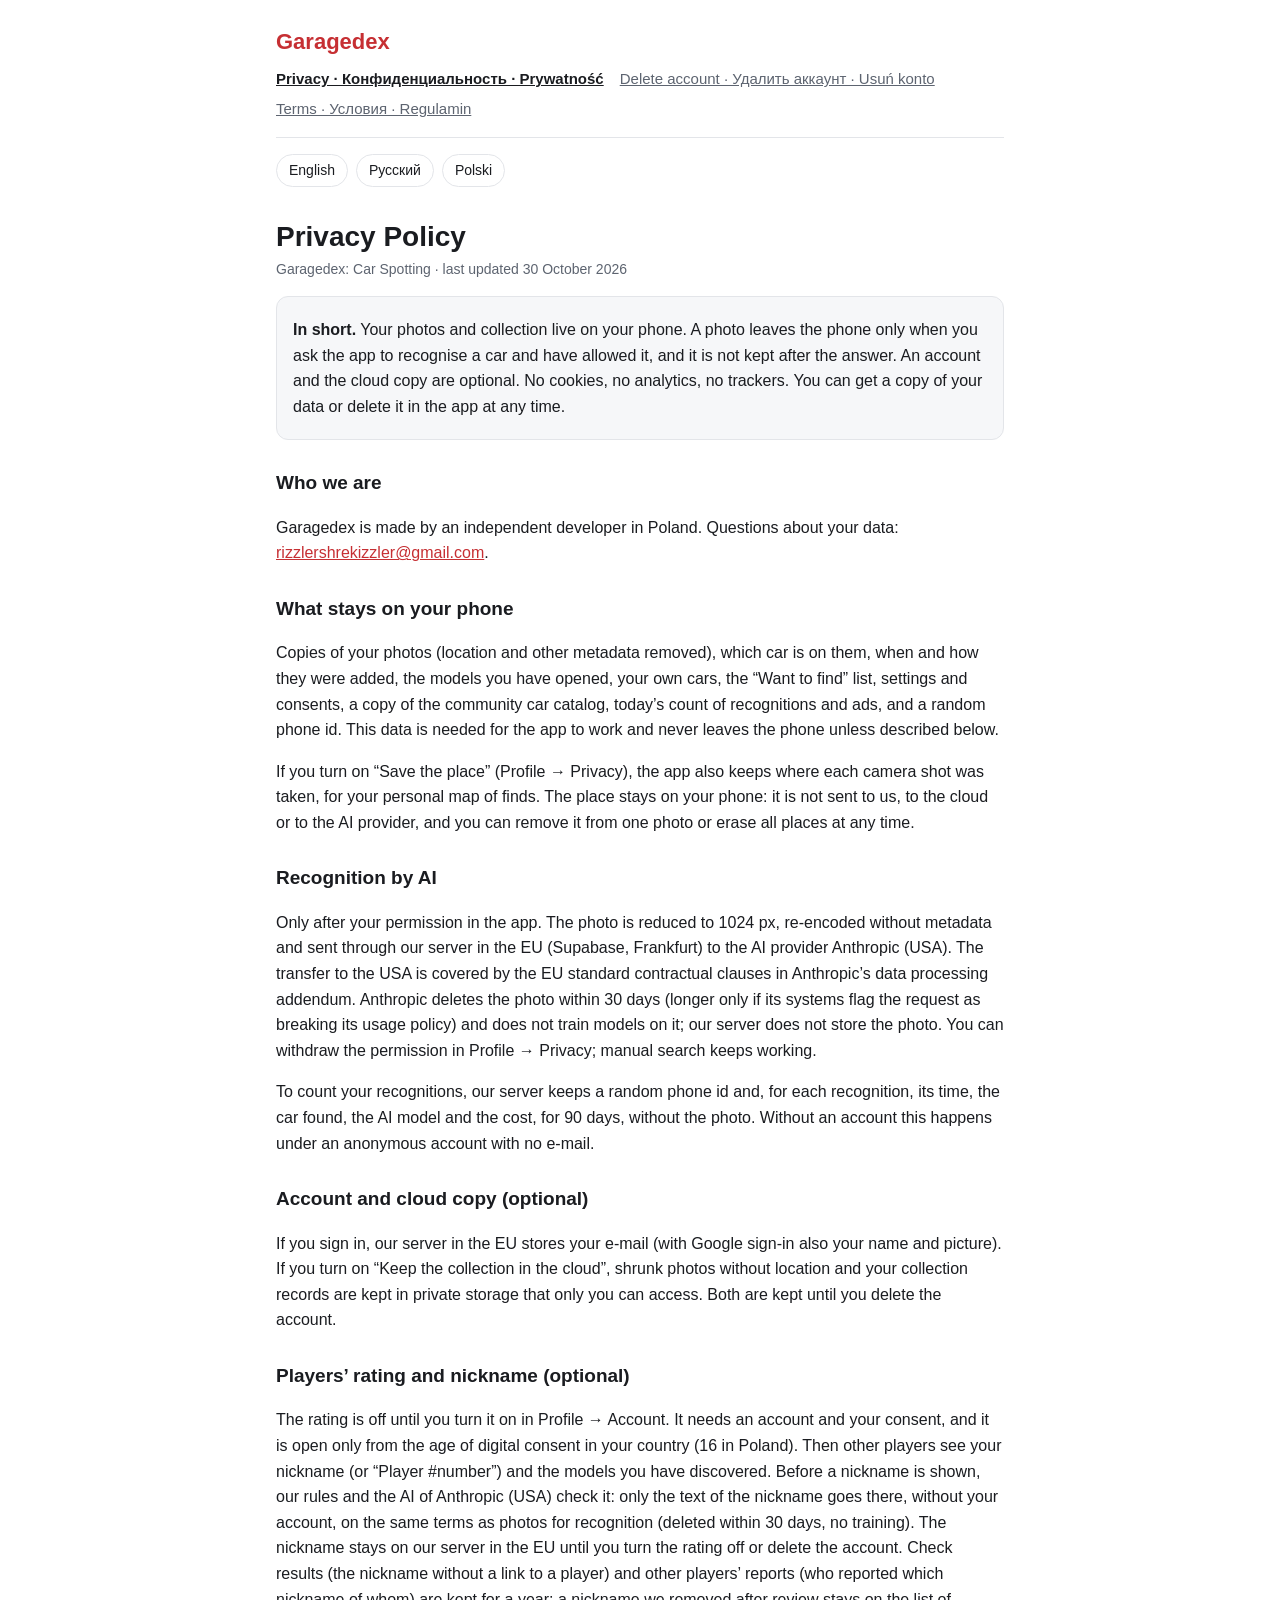
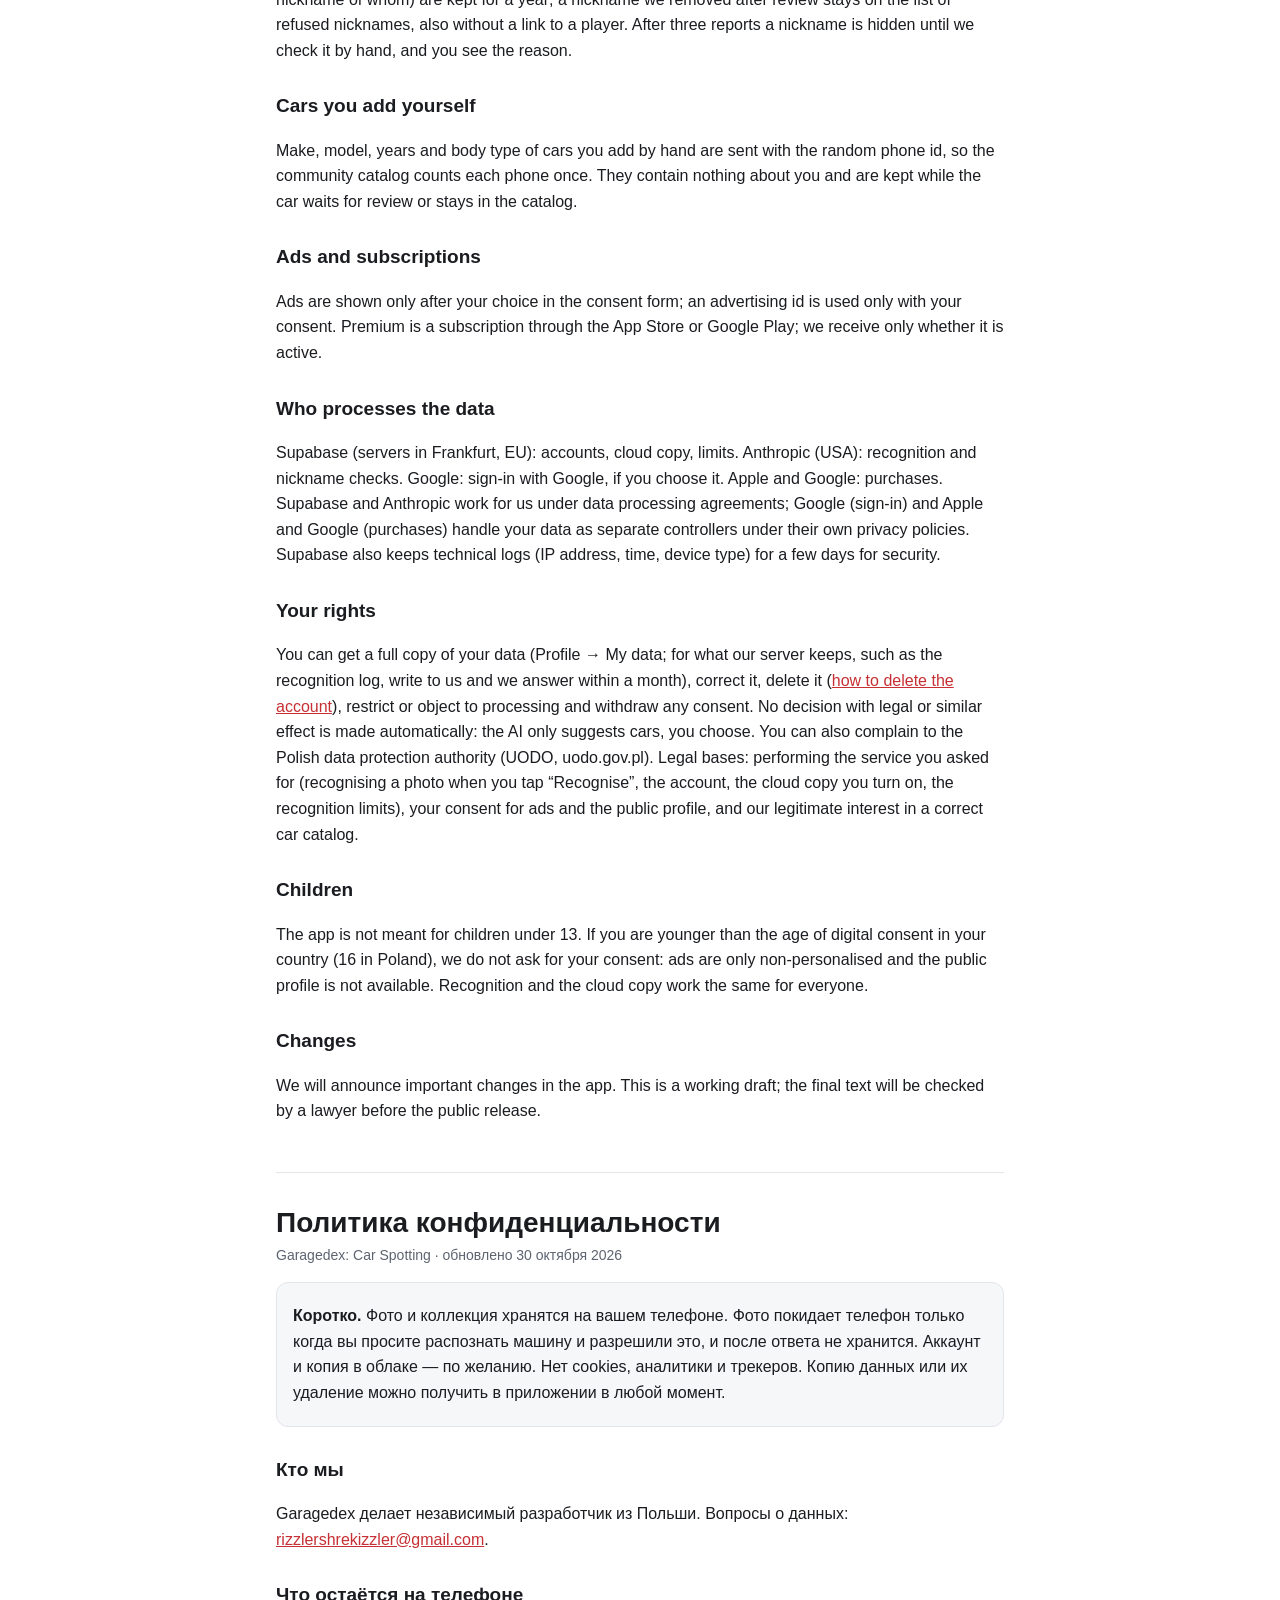
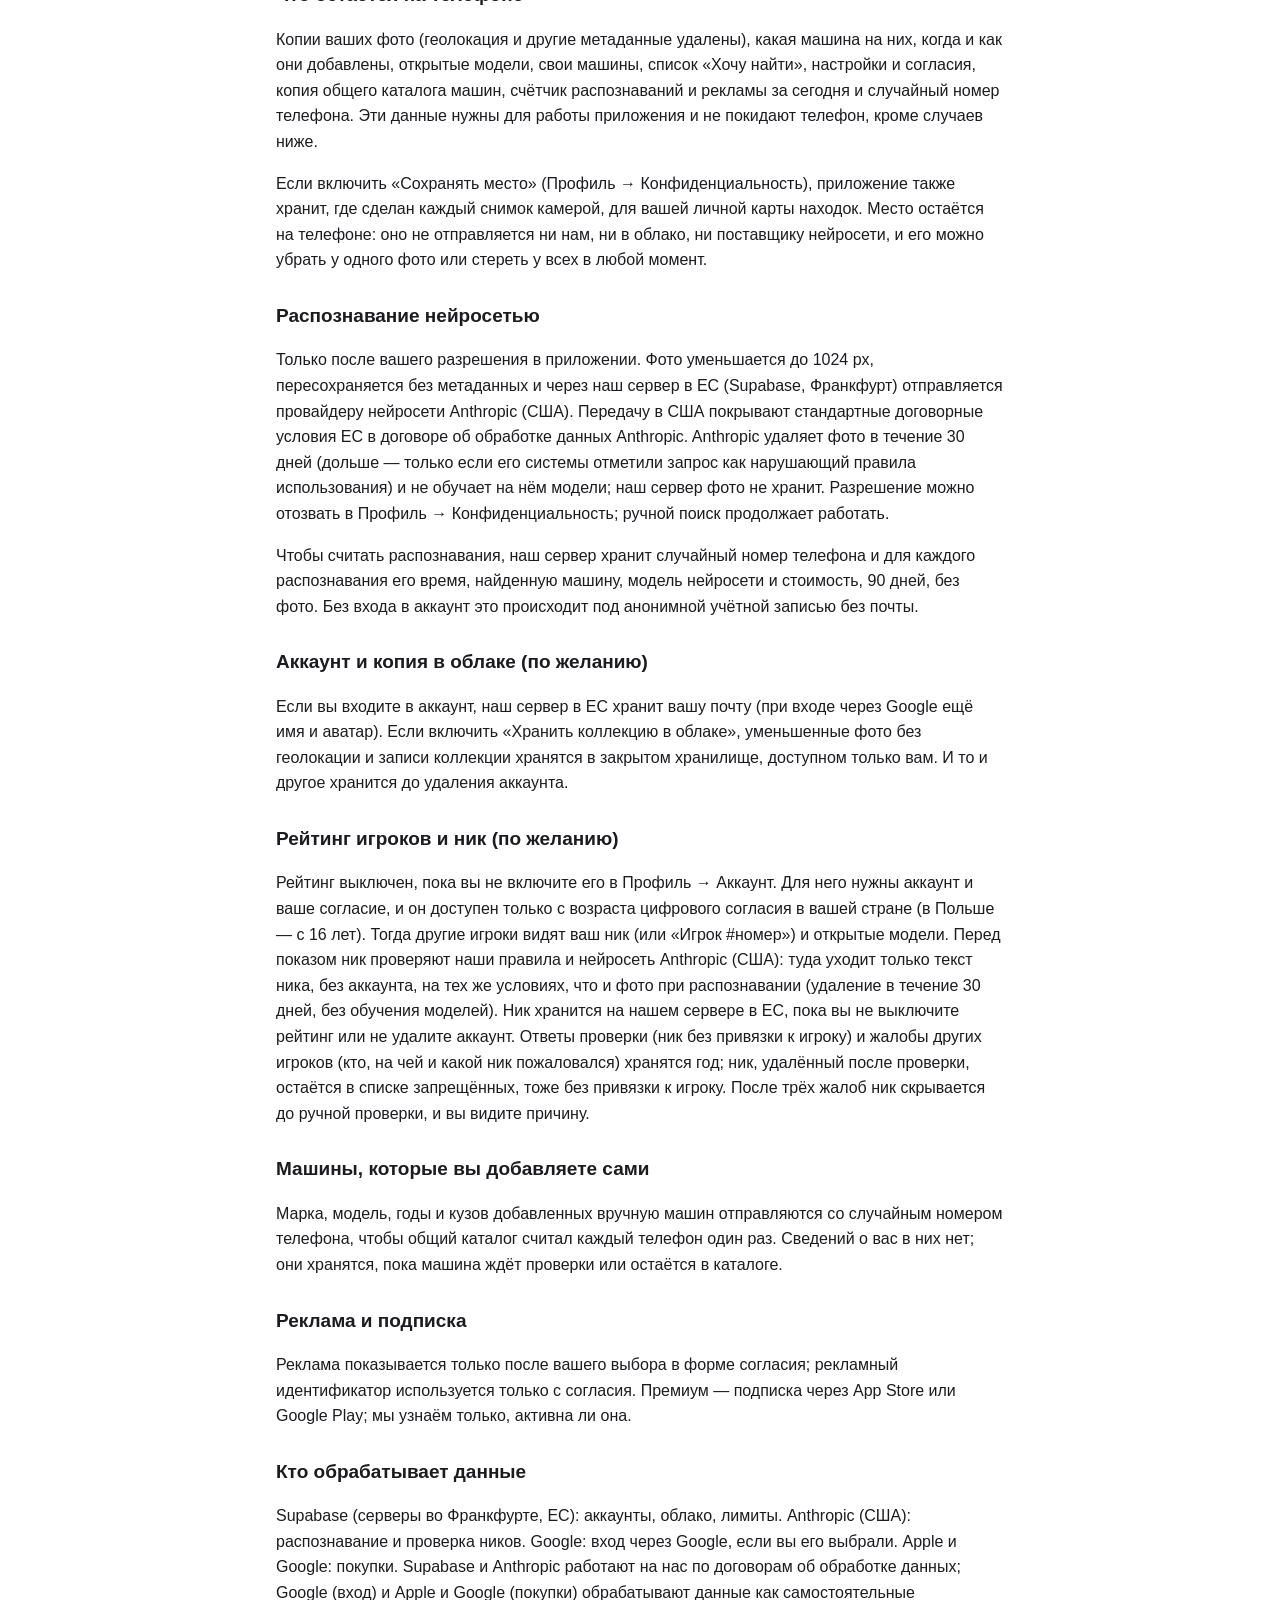
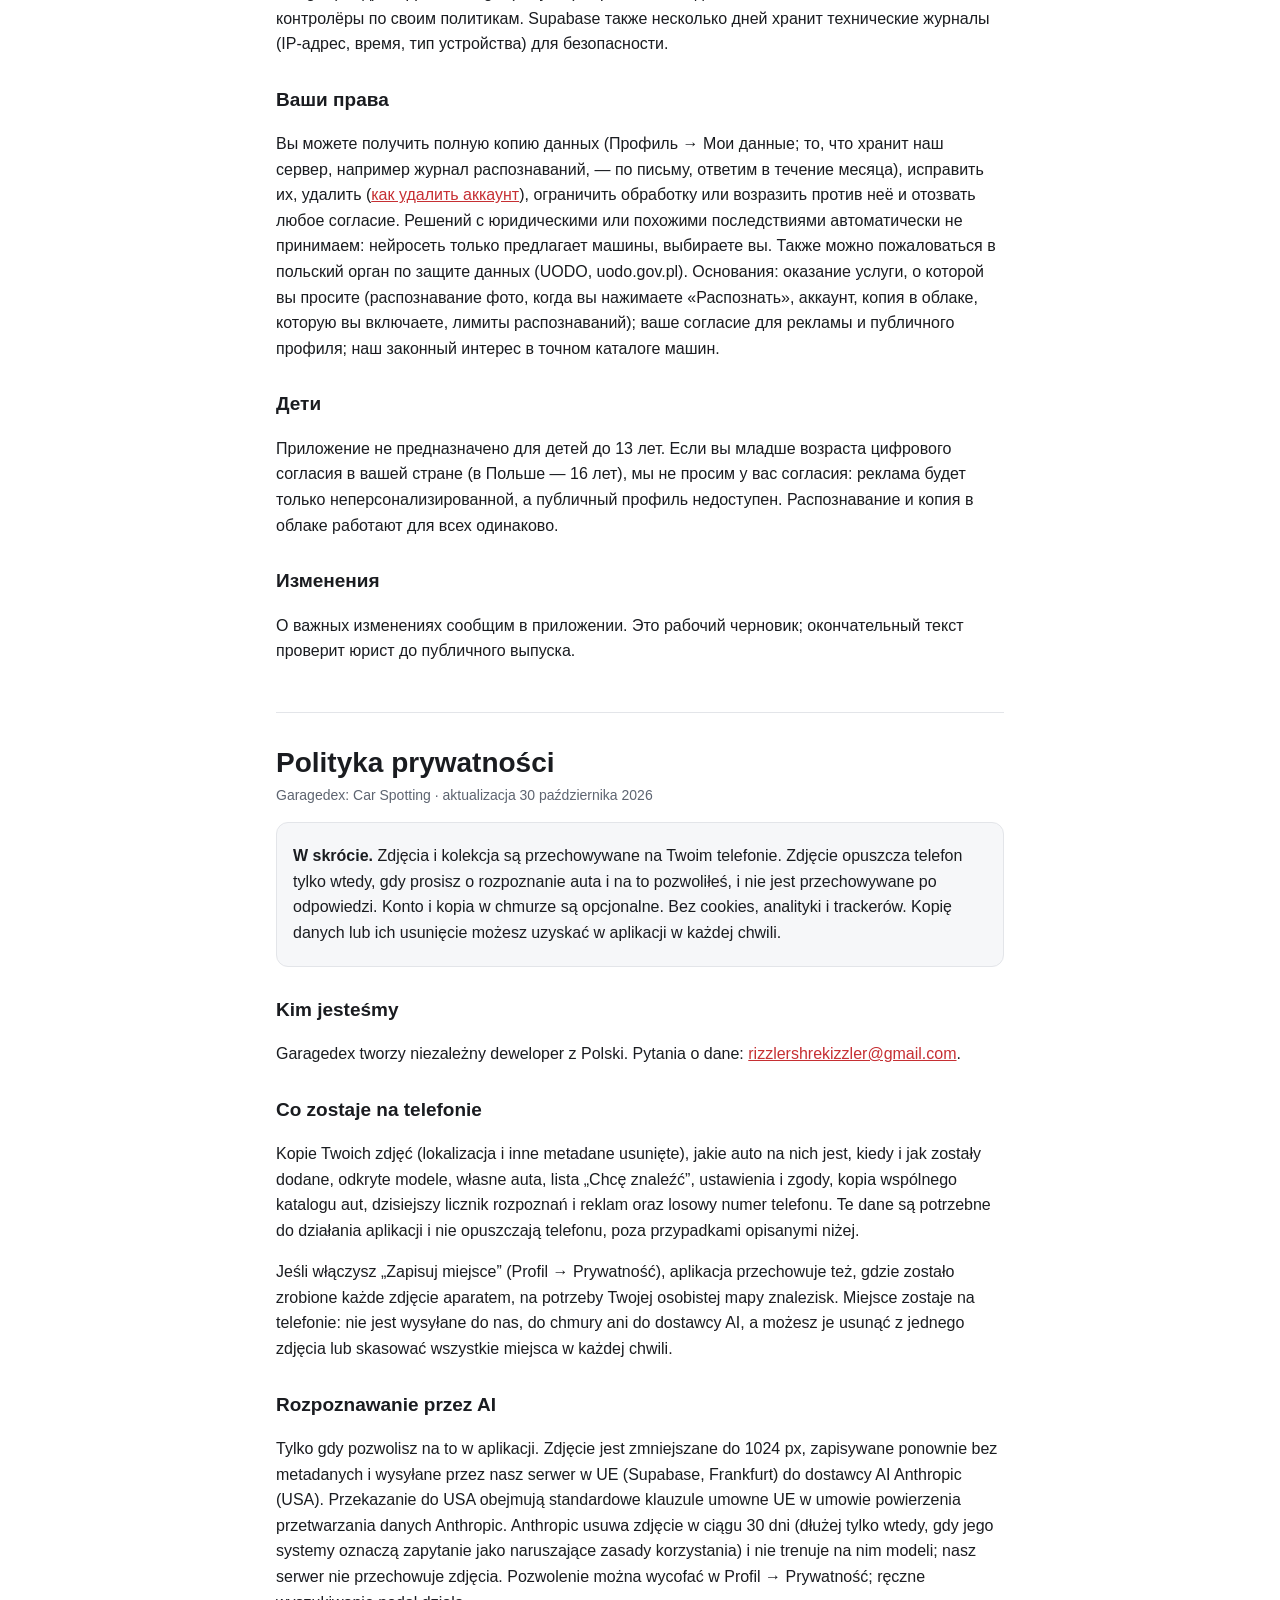
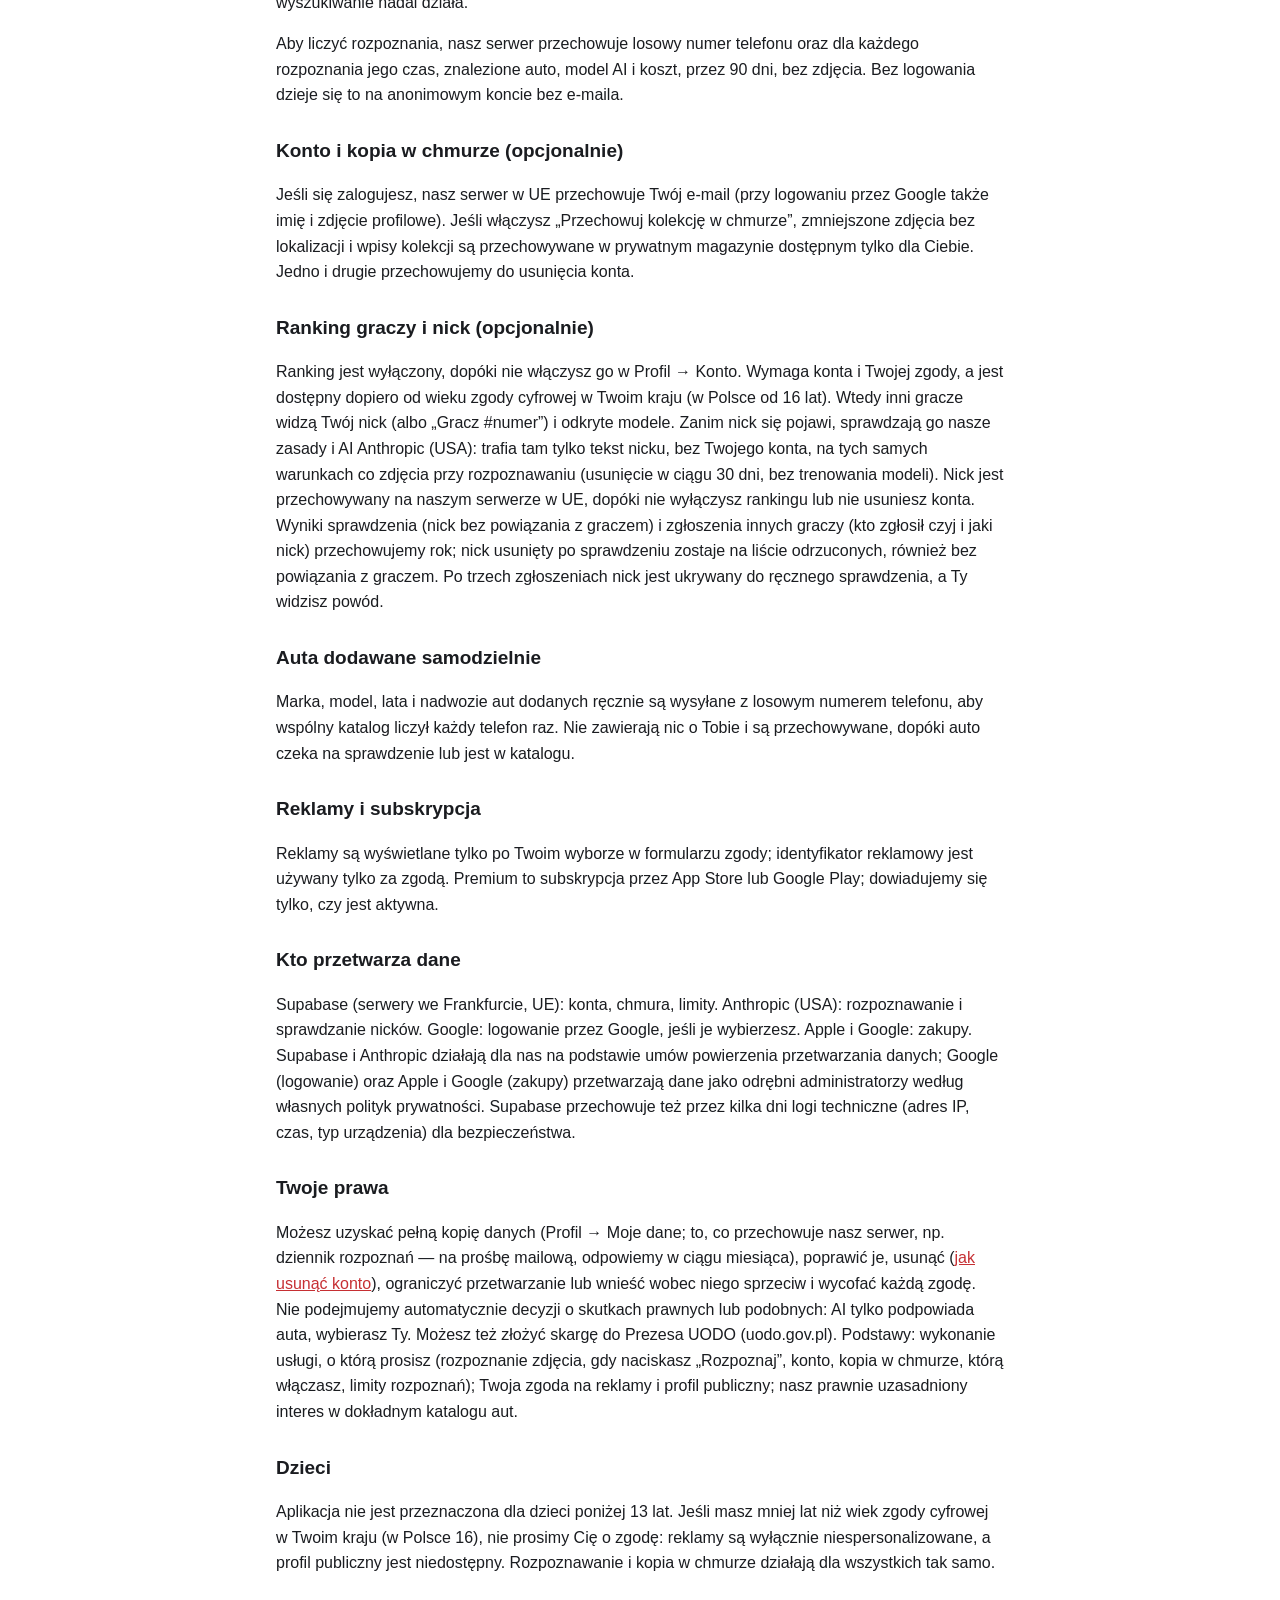
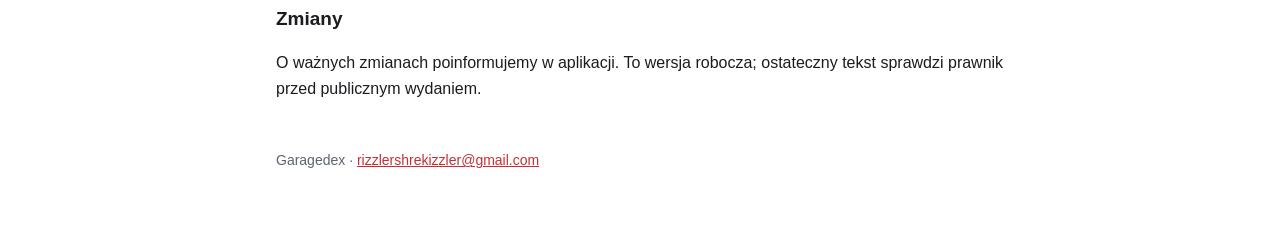
==== commit 68f57cc2: "Add files via upload" ====
--- a/index.html
+++ b/index.html
@@ -33,23 +33,26 @@
     <p>If you turn on “Save the place” (Profile → Privacy), the app also keeps where each camera shot was taken, for your personal map of finds. The place stays on your phone: it is not sent to us, to the cloud or to the AI provider, and you can remove it from one photo or erase all places at any time.</p>
 
     <h2>Recognition by AI</h2>
-    <p>Only after your permission in the app. The photo is reduced to 1024 px, re-encoded without metadata and sent through our server in the EU (Supabase, Frankfurt) to the AI provider Anthropic (USA). The transfer to the USA is covered by a data processing agreement. Anthropic deletes the photo within 30 days and does not train models on it; our server does not store the photo. You can withdraw the permission in Profile → Privacy; manual search keeps working.</p>
+    <p>Only after your permission in the app. The photo is reduced to 1024 px, re-encoded without metadata and sent through our server in the EU (Supabase, Frankfurt) to the AI provider Anthropic (USA). The transfer to the USA is covered by the EU standard contractual clauses in Anthropic’s data processing addendum. Anthropic deletes the photo within 30 days (longer only if its systems flag the request as breaking its usage policy) and does not train models on it; our server does not store the photo. You can withdraw the permission in Profile → Privacy; manual search keeps working.</p>
     <p>To count your recognitions, our server keeps a random phone id and, for each recognition, its time, the car found, the AI model and the cost, for 90 days, without the photo. Without an account this happens under an anonymous account with no e-mail.</p>
 
     <h2>Account and cloud copy (optional)</h2>
     <p>If you sign in, our server in the EU stores your e-mail (with Google sign-in also your name and picture). If you turn on “Keep the collection in the cloud”, shrunk photos without location and your collection records are kept in private storage that only you can access. Both are kept until you delete the account.</p>
 
+    <h2>Players’ rating and nickname (optional)</h2>
+    <p>The rating is off until you turn it on in Profile → Account. It needs an account and your consent, and it is open only from the age of digital consent in your country (16 in Poland). Then other players see your nickname (or “Player #number”) and the models you have discovered. Before a nickname is shown, our rules and the AI of Anthropic (USA) check it: only the text of the nickname goes there, without your account, on the same terms as photos for recognition (deleted within 30 days, no training). The nickname stays on our server in the EU until you turn the rating off or delete the account. Check results (the nickname without a link to a player) and other players’ reports (who reported which nickname of whom) are kept for a year; a nickname we removed after review stays on the list of refused nicknames, also without a link to a player. After three reports a nickname is hidden until we check it by hand, and you see the reason.</p>
+
     <h2>Cars you add yourself</h2>
-    <p>Make, model, years and body type of cars you add by hand are sent with the random phone id, so the community catalog counts each phone once. They contain nothing about you.</p>
+    <p>Make, model, years and body type of cars you add by hand are sent with the random phone id, so the community catalog counts each phone once. They contain nothing about you and are kept while the car waits for review or stays in the catalog.</p>
 
     <h2>Ads and subscriptions</h2>
     <p>Ads are shown only after your choice in the consent form; an advertising id is used only with your consent. Premium is a subscription through the App Store or Google Play; we receive only whether it is active.</p>
 
     <h2>Who processes the data</h2>
-    <p>Supabase (servers in Frankfurt, EU): accounts, cloud copy, limits. Anthropic (USA): recognition. Google: sign-in with Google, if you choose it. Apple and Google: purchases. Each of them works under a data processing agreement.</p>
+    <p>Supabase (servers in Frankfurt, EU): accounts, cloud copy, limits. Anthropic (USA): recognition and nickname checks. Google: sign-in with Google, if you choose it. Apple and Google: purchases. Supabase and Anthropic work for us under data processing agreements; Google (sign-in) and Apple and Google (purchases) handle your data as separate controllers under their own privacy policies. Supabase also keeps technical logs (IP address, time, device type) for a few days for security.</p>
 
     <h2>Your rights</h2>
-    <p>You can get a full copy of your data (Profile → My data), correct it, delete it (<a href="delete-account.html">how to delete the account</a>), withdraw any consent and object to processing. You can also complain to the Polish data protection authority (UODO, uodo.gov.pl). Legal bases: performing the service you asked for (recognising a photo when you tap “Recognise”, the account, the cloud copy you turn on, the recognition limits), your consent for ads and the public profile, and our legitimate interest in a correct car catalog.</p>
+    <p>You can get a full copy of your data (Profile → My data; for what our server keeps, such as the recognition log, write to us and we answer within a month), correct it, delete it (<a href="delete-account.html">how to delete the account</a>), restrict or object to processing and withdraw any consent. No decision with legal or similar effect is made automatically: the AI only suggests cars, you choose. You can also complain to the Polish data protection authority (UODO, uodo.gov.pl). Legal bases: performing the service you asked for (recognising a photo when you tap “Recognise”, the account, the cloud copy you turn on, the recognition limits), your consent for ads and the public profile, and our legitimate interest in a correct car catalog.</p>
 
     <h2>Children</h2>
     <p>The app is not meant for children under 13. If you are younger than the age of digital consent in your country (16 in Poland), we do not ask for your consent: ads are only non-personalised and the public profile is not available. Recognition and the cloud copy work the same for everyone.</p>
@@ -73,23 +76,26 @@
     <p>Если включить «Сохранять место» (Профиль → Конфиденциальность), приложение также хранит, где сделан каждый снимок камерой, для вашей личной карты находок. Место остаётся на телефоне: оно не отправляется ни нам, ни в облако, ни поставщику нейросети, и его можно убрать у одного фото или стереть у всех в любой момент.</p>
 
     <h2>Распознавание нейросетью</h2>
-    <p>Только после вашего разрешения в приложении. Фото уменьшается до 1024 px, пересохраняется без метаданных и через наш сервер в ЕС (Supabase, Франкфурт) отправляется провайдеру нейросети Anthropic (США). Передача в США покрыта договором об обработке данных. Anthropic удаляет фото в течение 30 дней и не обучает на нём модели; наш сервер фото не хранит. Разрешение можно отозвать в Профиль → Конфиденциальность; ручной поиск продолжает работать.</p>
+    <p>Только после вашего разрешения в приложении. Фото уменьшается до 1024 px, пересохраняется без метаданных и через наш сервер в ЕС (Supabase, Франкфурт) отправляется провайдеру нейросети Anthropic (США). Передачу в США покрывают стандартные договорные условия ЕС в договоре об обработке данных Anthropic. Anthropic удаляет фото в течение 30 дней (дольше — только если его системы отметили запрос как нарушающий правила использования) и не обучает на нём модели; наш сервер фото не хранит. Разрешение можно отозвать в Профиль → Конфиденциальность; ручной поиск продолжает работать.</p>
     <p>Чтобы считать распознавания, наш сервер хранит случайный номер телефона и для каждого распознавания его время, найденную машину, модель нейросети и стоимость, 90 дней, без фото. Без входа в аккаунт это происходит под анонимной учётной записью без почты.</p>
 
     <h2>Аккаунт и копия в облаке (по желанию)</h2>
     <p>Если вы входите в аккаунт, наш сервер в ЕС хранит вашу почту (при входе через Google ещё имя и аватар). Если включить «Хранить коллекцию в облаке», уменьшенные фото без геолокации и записи коллекции хранятся в закрытом хранилище, доступном только вам. И то и другое хранится до удаления аккаунта.</p>
 
+    <h2>Рейтинг игроков и ник (по желанию)</h2>
+    <p>Рейтинг выключен, пока вы не включите его в Профиль → Аккаунт. Для него нужны аккаунт и ваше согласие, и он доступен только с возраста цифрового согласия в вашей стране (в Польше — с 16 лет). Тогда другие игроки видят ваш ник (или «Игрок #номер») и открытые модели. Перед показом ник проверяют наши правила и нейросеть Anthropic (США): туда уходит только текст ника, без аккаунта, на тех же условиях, что и фото при распознавании (удаление в течение 30 дней, без обучения моделей). Ник хранится на нашем сервере в ЕС, пока вы не выключите рейтинг или не удалите аккаунт. Ответы проверки (ник без привязки к игроку) и жалобы других игроков (кто, на чей и какой ник пожаловался) хранятся год; ник, удалённый после проверки, остаётся в списке запрещённых, тоже без привязки к игроку. После трёх жалоб ник скрывается до ручной проверки, и вы видите причину.</p>
+
     <h2>Машины, которые вы добавляете сами</h2>
-    <p>Марка, модель, годы и кузов добавленных вручную машин отправляются со случайным номером телефона, чтобы общий каталог считал каждый телефон один раз. Сведений о вас в них нет.</p>
+    <p>Марка, модель, годы и кузов добавленных вручную машин отправляются со случайным номером телефона, чтобы общий каталог считал каждый телефон один раз. Сведений о вас в них нет; они хранятся, пока машина ждёт проверки или остаётся в каталоге.</p>
 
     <h2>Реклама и подписка</h2>
     <p>Реклама показывается только после вашего выбора в форме согласия; рекламный идентификатор используется только с согласия. Премиум — подписка через App Store или Google Play; мы узнаём только, активна ли она.</p>
 
     <h2>Кто обрабатывает данные</h2>
-    <p>Supabase (серверы во Франкфурте, ЕС): аккаунты, облако, лимиты. Anthropic (США): распознавание. Google: вход через Google, если вы его выбрали. Apple и Google: покупки. Каждый работает по договору об обработке данных.</p>
+    <p>Supabase (серверы во Франкфурте, ЕС): аккаунты, облако, лимиты. Anthropic (США): распознавание и проверка ников. Google: вход через Google, если вы его выбрали. Apple и Google: покупки. Supabase и Anthropic работают на нас по договорам об обработке данных; Google (вход) и Apple и Google (покупки) обрабатывают данные как самостоятельные контролёры по своим политикам. Supabase также несколько дней хранит технические журналы (IP-адрес, время, тип устройства) для безопасности.</p>
 
     <h2>Ваши права</h2>
-    <p>Вы можете получить полную копию данных (Профиль → Мои данные), исправить их, удалить (<a href="delete-account.html#ru">как удалить аккаунт</a>), отозвать любое согласие и возразить против обработки. Также можно пожаловаться в польский орган по защите данных (UODO, uodo.gov.pl). Основания: оказание услуги, о которой вы просите (распознавание фото, когда вы нажимаете «Распознать», аккаунт, копия в облаке, которую вы включаете, лимиты распознаваний); ваше согласие для рекламы и публичного профиля; наш законный интерес в точном каталоге машин.</p>
+    <p>Вы можете получить полную копию данных (Профиль → Мои данные; то, что хранит наш сервер, например журнал распознаваний, — по письму, ответим в течение месяца), исправить их, удалить (<a href="delete-account.html#ru">как удалить аккаунт</a>), ограничить обработку или возразить против неё и отозвать любое согласие. Решений с юридическими или похожими последствиями автоматически не принимаем: нейросеть только предлагает машины, выбираете вы. Также можно пожаловаться в польский орган по защите данных (UODO, uodo.gov.pl). Основания: оказание услуги, о которой вы просите (распознавание фото, когда вы нажимаете «Распознать», аккаунт, копия в облаке, которую вы включаете, лимиты распознаваний); ваше согласие для рекламы и публичного профиля; наш законный интерес в точном каталоге машин.</p>
 
     <h2>Дети</h2>
     <p>Приложение не предназначено для детей до 13 лет. Если вы младше возраста цифрового согласия в вашей стране (в Польше — 16 лет), мы не просим у вас согласия: реклама будет только неперсонализированной, а публичный профиль недоступен. Распознавание и копия в облаке работают для всех одинаково.</p>
@@ -113,23 +119,26 @@
     <p>Jeśli włączysz „Zapisuj miejsce” (Profil → Prywatność), aplikacja przechowuje też, gdzie zostało zrobione każde zdjęcie aparatem, na potrzeby Twojej osobistej mapy znalezisk. Miejsce zostaje na telefonie: nie jest wysyłane do nas, do chmury ani do dostawcy AI, a możesz je usunąć z jednego zdjęcia lub skasować wszystkie miejsca w każdej chwili.</p>
 
     <h2>Rozpoznawanie przez AI</h2>
-    <p>Tylko gdy pozwolisz na to w aplikacji. Zdjęcie jest zmniejszane do 1024 px, zapisywane ponownie bez metadanych i wysyłane przez nasz serwer w UE (Supabase, Frankfurt) do dostawcy AI Anthropic (USA). Przekazanie do USA obejmuje umowa powierzenia przetwarzania danych. Anthropic usuwa zdjęcie w ciągu 30 dni i nie trenuje na nim modeli; nasz serwer nie przechowuje zdjęcia. Zgodę można wycofać w Profil → Prywatność; ręczne wyszukiwanie nadal działa.</p>
+    <p>Tylko gdy pozwolisz na to w aplikacji. Zdjęcie jest zmniejszane do 1024 px, zapisywane ponownie bez metadanych i wysyłane przez nasz serwer w UE (Supabase, Frankfurt) do dostawcy AI Anthropic (USA). Przekazanie do USA obejmują standardowe klauzule umowne UE w umowie powierzenia przetwarzania danych Anthropic. Anthropic usuwa zdjęcie w ciągu 30 dni (dłużej tylko wtedy, gdy jego systemy oznaczą zapytanie jako naruszające zasady korzystania) i nie trenuje na nim modeli; nasz serwer nie przechowuje zdjęcia. Pozwolenie można wycofać w Profil → Prywatność; ręczne wyszukiwanie nadal działa.</p>
     <p>Aby liczyć rozpoznania, nasz serwer przechowuje losowy numer telefonu oraz dla każdego rozpoznania jego czas, znalezione auto, model AI i koszt, przez 90 dni, bez zdjęcia. Bez logowania dzieje się to na anonimowym koncie bez e-maila.</p>
 
     <h2>Konto i kopia w chmurze (opcjonalnie)</h2>
     <p>Jeśli się zalogujesz, nasz serwer w UE przechowuje Twój e-mail (przy logowaniu przez Google także imię i zdjęcie profilowe). Jeśli włączysz „Przechowuj kolekcję w chmurze”, zmniejszone zdjęcia bez lokalizacji i wpisy kolekcji są przechowywane w prywatnym magazynie dostępnym tylko dla Ciebie. Jedno i drugie przechowujemy do usunięcia konta.</p>
 
+    <h2>Ranking graczy i nick (opcjonalnie)</h2>
+    <p>Ranking jest wyłączony, dopóki nie włączysz go w Profil → Konto. Wymaga konta i Twojej zgody, a jest dostępny dopiero od wieku zgody cyfrowej w Twoim kraju (w Polsce od 16 lat). Wtedy inni gracze widzą Twój nick (albo „Gracz #numer”) i odkryte modele. Zanim nick się pojawi, sprawdzają go nasze zasady i AI Anthropic (USA): trafia tam tylko tekst nicku, bez Twojego konta, na tych samych warunkach co zdjęcia przy rozpoznawaniu (usunięcie w ciągu 30 dni, bez trenowania modeli). Nick jest przechowywany na naszym serwerze w UE, dopóki nie wyłączysz rankingu lub nie usuniesz konta. Wyniki sprawdzenia (nick bez powiązania z graczem) i zgłoszenia innych graczy (kto zgłosił czyj i jaki nick) przechowujemy rok; nick usunięty po sprawdzeniu zostaje na liście odrzuconych, również bez powiązania z graczem. Po trzech zgłoszeniach nick jest ukrywany do ręcznego sprawdzenia, a Ty widzisz powód.</p>
+
     <h2>Auta dodawane samodzielnie</h2>
-    <p>Marka, model, lata i nadwozie aut dodanych ręcznie są wysyłane z losowym numerem telefonu, aby wspólny katalog liczył każdy telefon raz. Nie zawierają nic o Tobie.</p>
+    <p>Marka, model, lata i nadwozie aut dodanych ręcznie są wysyłane z losowym numerem telefonu, aby wspólny katalog liczył każdy telefon raz. Nie zawierają nic o Tobie i są przechowywane, dopóki auto czeka na sprawdzenie lub jest w katalogu.</p>
 
     <h2>Reklamy i subskrypcja</h2>
     <p>Reklamy są wyświetlane tylko po Twoim wyborze w formularzu zgody; identyfikator reklamowy jest używany tylko za zgodą. Premium to subskrypcja przez App Store lub Google Play; dowiadujemy się tylko, czy jest aktywna.</p>
 
     <h2>Kto przetwarza dane</h2>
-    <p>Supabase (serwery we Frankfurcie, UE): konta, chmura, limity. Anthropic (USA): rozpoznawanie. Google: logowanie przez Google, jeśli je wybierzesz. Apple i Google: zakupy. Każdy działa na podstawie umowy powierzenia przetwarzania danych.</p>
+    <p>Supabase (serwery we Frankfurcie, UE): konta, chmura, limity. Anthropic (USA): rozpoznawanie i sprawdzanie nicków. Google: logowanie przez Google, jeśli je wybierzesz. Apple i Google: zakupy. Supabase i Anthropic działają dla nas na podstawie umów powierzenia przetwarzania danych; Google (logowanie) oraz Apple i Google (zakupy) przetwarzają dane jako odrębni administratorzy według własnych polityk prywatności. Supabase przechowuje też przez kilka dni logi techniczne (adres IP, czas, typ urządzenia) dla bezpieczeństwa.</p>
 
     <h2>Twoje prawa</h2>
-    <p>Możesz uzyskać pełną kopię danych (Profil → Moje dane), poprawić je, usunąć (<a href="delete-account.html#pl">jak usunąć konto</a>), wycofać każdą zgodę i wnieść sprzeciw wobec przetwarzania. Możesz też złożyć skargę do Prezesa UODO (uodo.gov.pl). Podstawy: wykonanie usługi, o którą prosisz (rozpoznanie zdjęcia, gdy naciskasz „Rozpoznaj”, konto, kopia w chmurze, którą włączasz, limity rozpoznań); Twoja zgoda na reklamy i profil publiczny; nasz prawnie uzasadniony interes w dokładnym katalogu aut.</p>
+    <p>Możesz uzyskać pełną kopię danych (Profil → Moje dane; to, co przechowuje nasz serwer, np. dziennik rozpoznań — na prośbę mailową, odpowiemy w ciągu miesiąca), poprawić je, usunąć (<a href="delete-account.html#pl">jak usunąć konto</a>), ograniczyć przetwarzanie lub wnieść wobec niego sprzeciw i wycofać każdą zgodę. Nie podejmujemy automatycznie decyzji o skutkach prawnych lub podobnych: AI tylko podpowiada auta, wybierasz Ty. Możesz też złożyć skargę do Prezesa UODO (uodo.gov.pl). Podstawy: wykonanie usługi, o którą prosisz (rozpoznanie zdjęcia, gdy naciskasz „Rozpoznaj”, konto, kopia w chmurze, którą włączasz, limity rozpoznań); Twoja zgoda na reklamy i profil publiczny; nasz prawnie uzasadniony interes w dokładnym katalogu aut.</p>
 
     <h2>Dzieci</h2>
     <p>Aplikacja nie jest przeznaczona dla dzieci poniżej 13 lat. Jeśli masz mniej lat niż wiek zgody cyfrowej w Twoim kraju (w Polsce 16), nie prosimy Cię o zgodę: reklamy są wyłącznie niespersonalizowane, a profil publiczny jest niedostępny. Rozpoznawanie i kopia w chmurze działają dla wszystkich tak samo.</p>
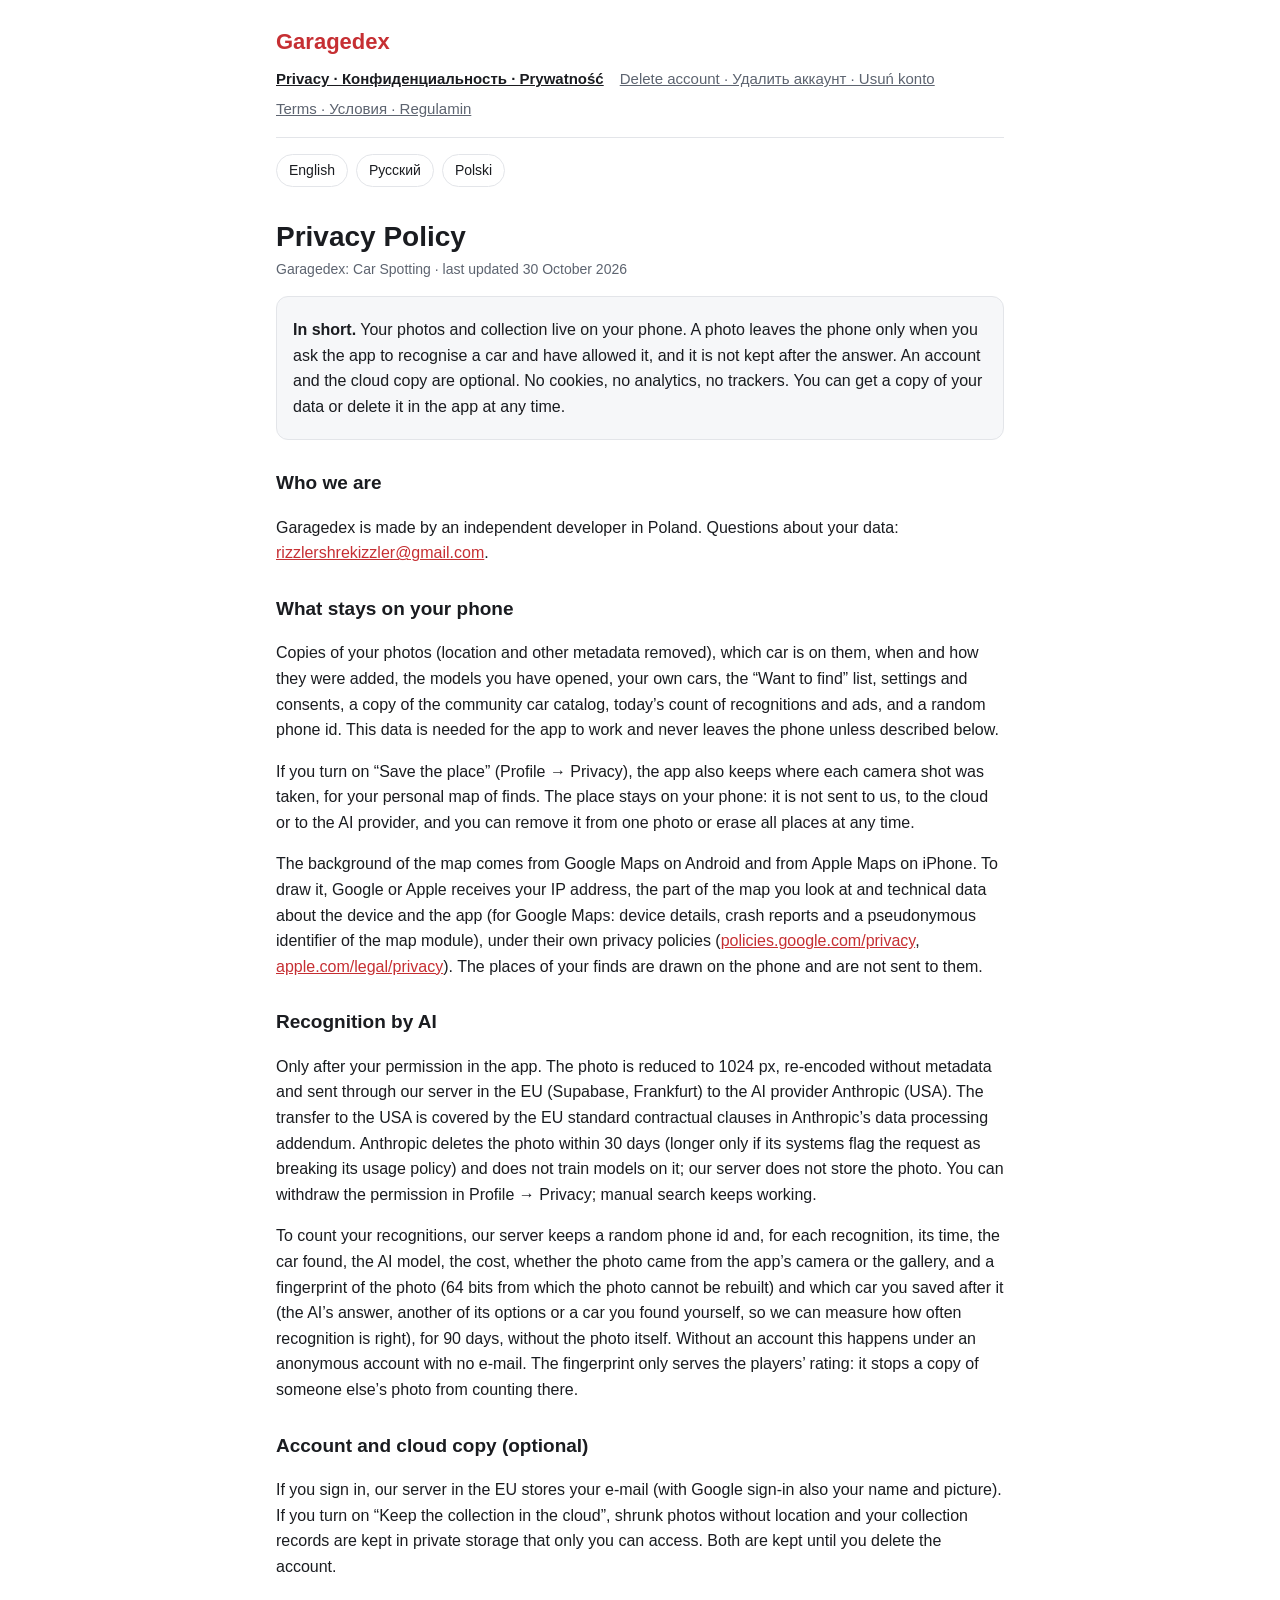
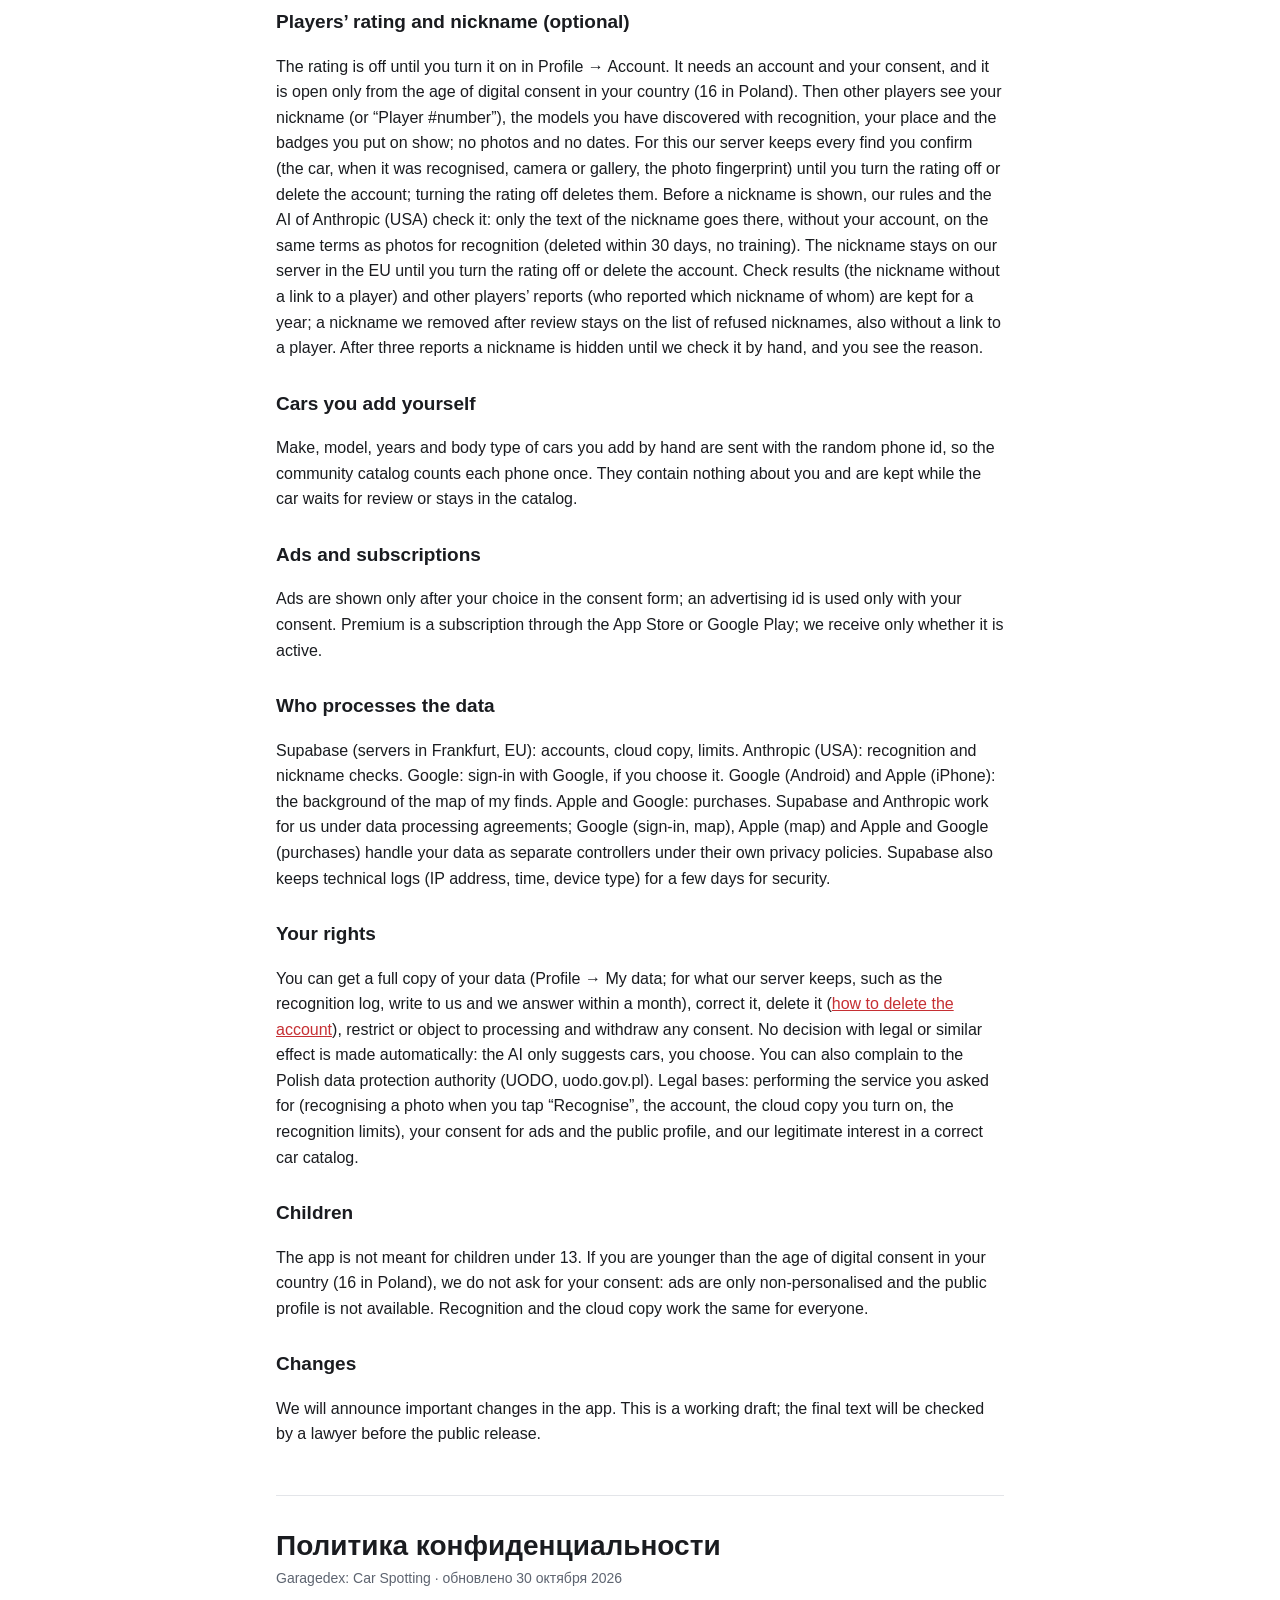
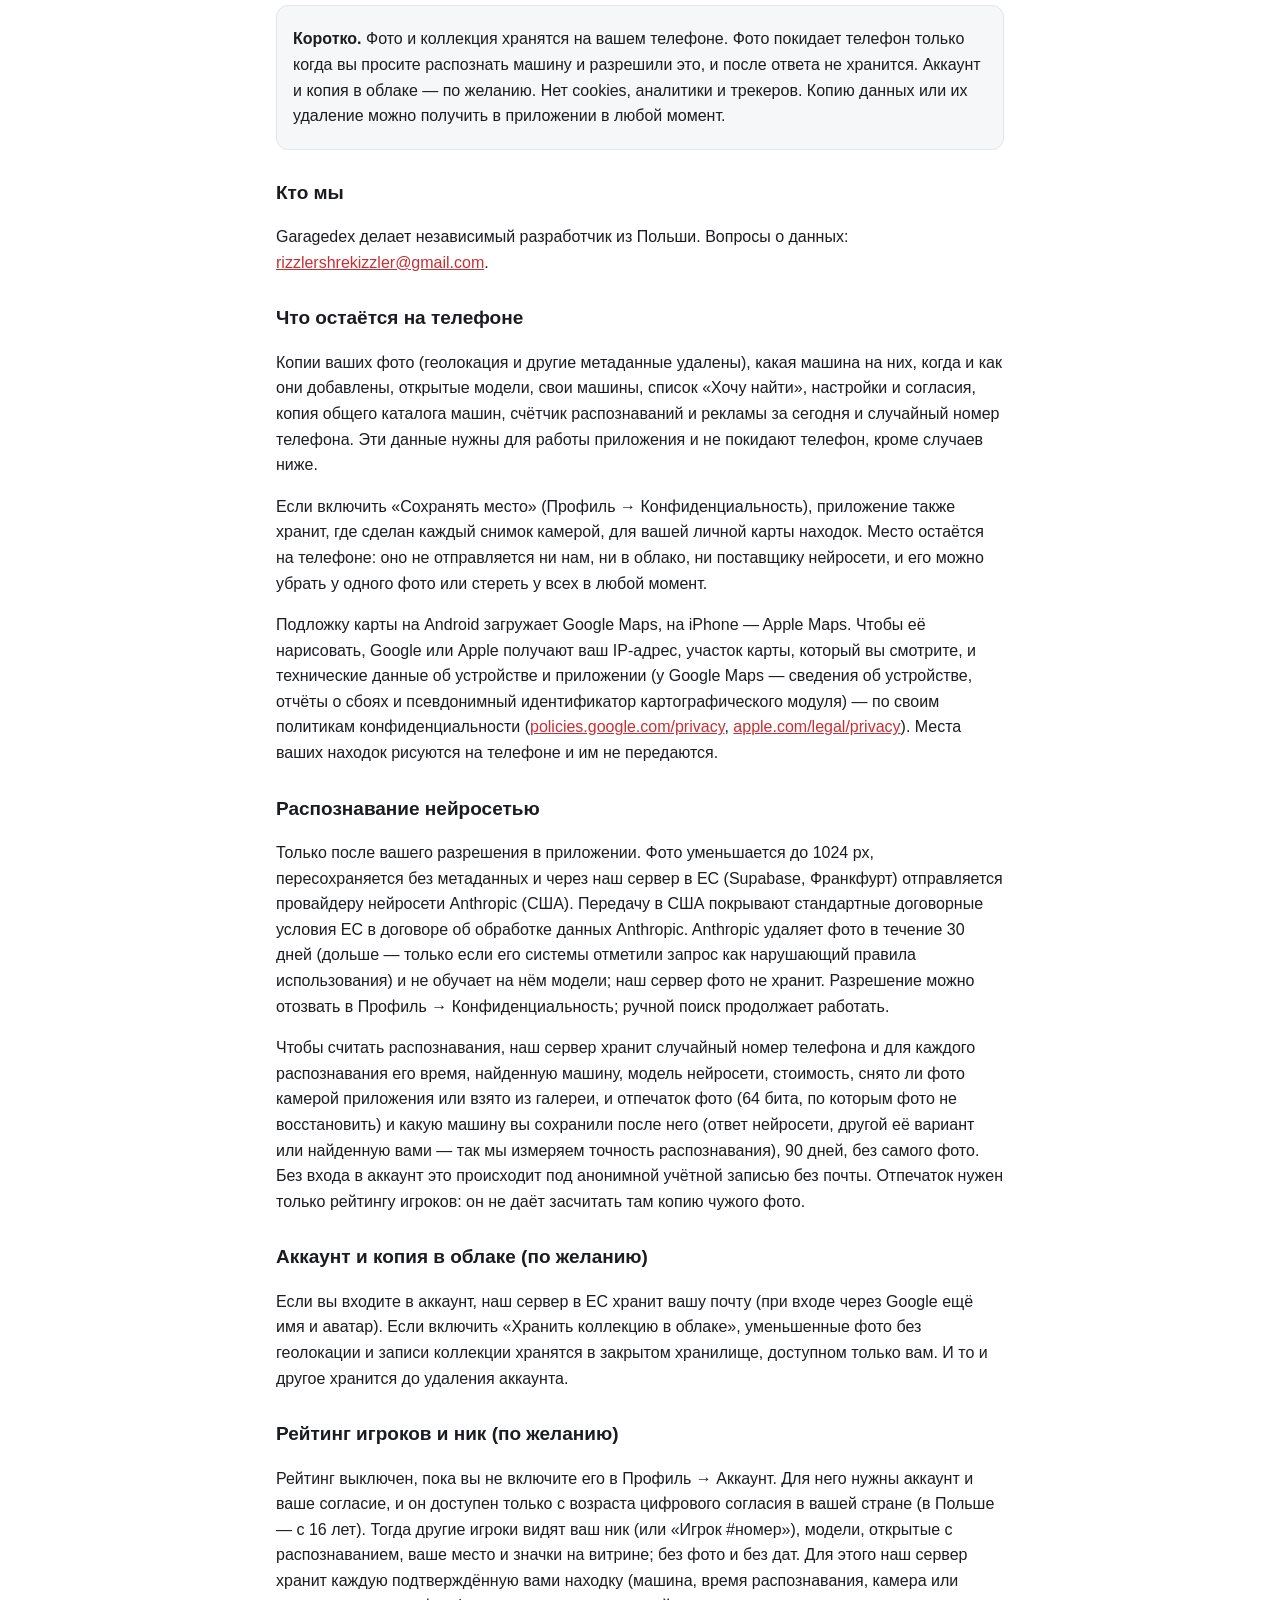
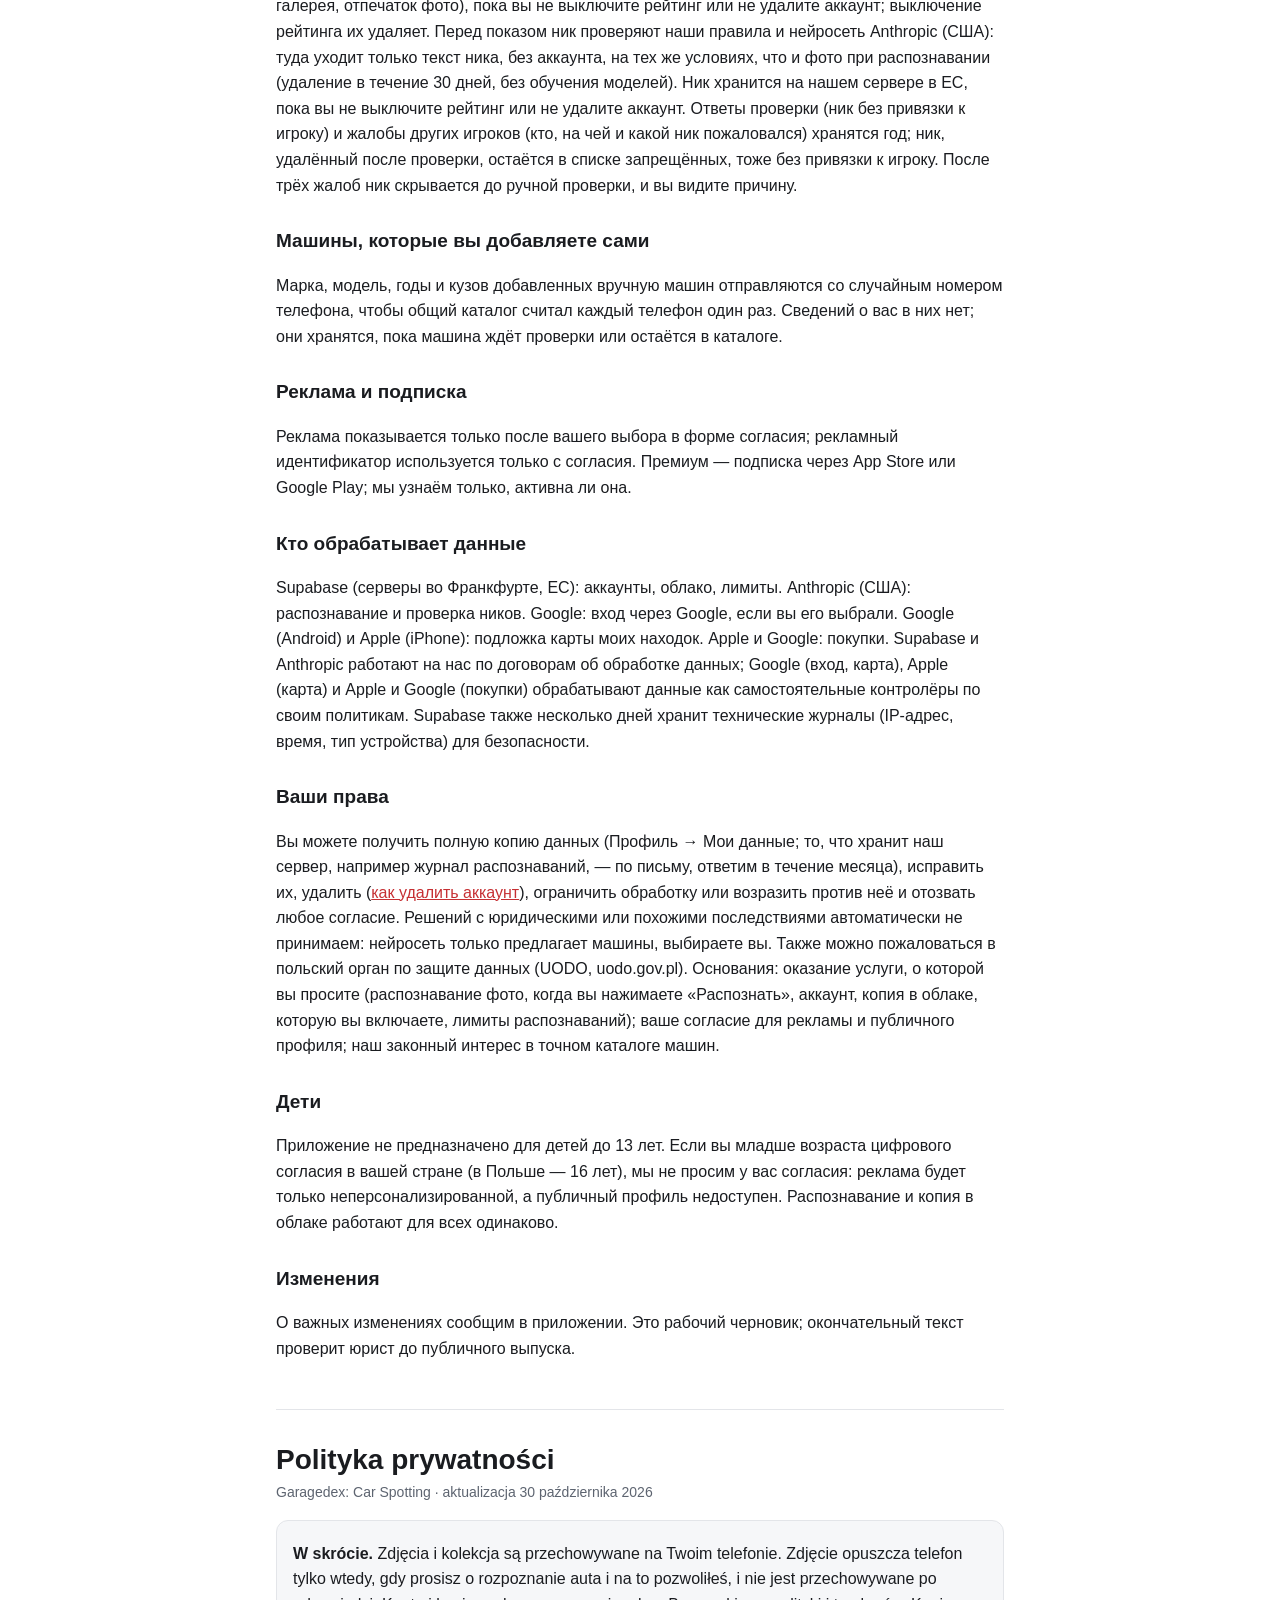
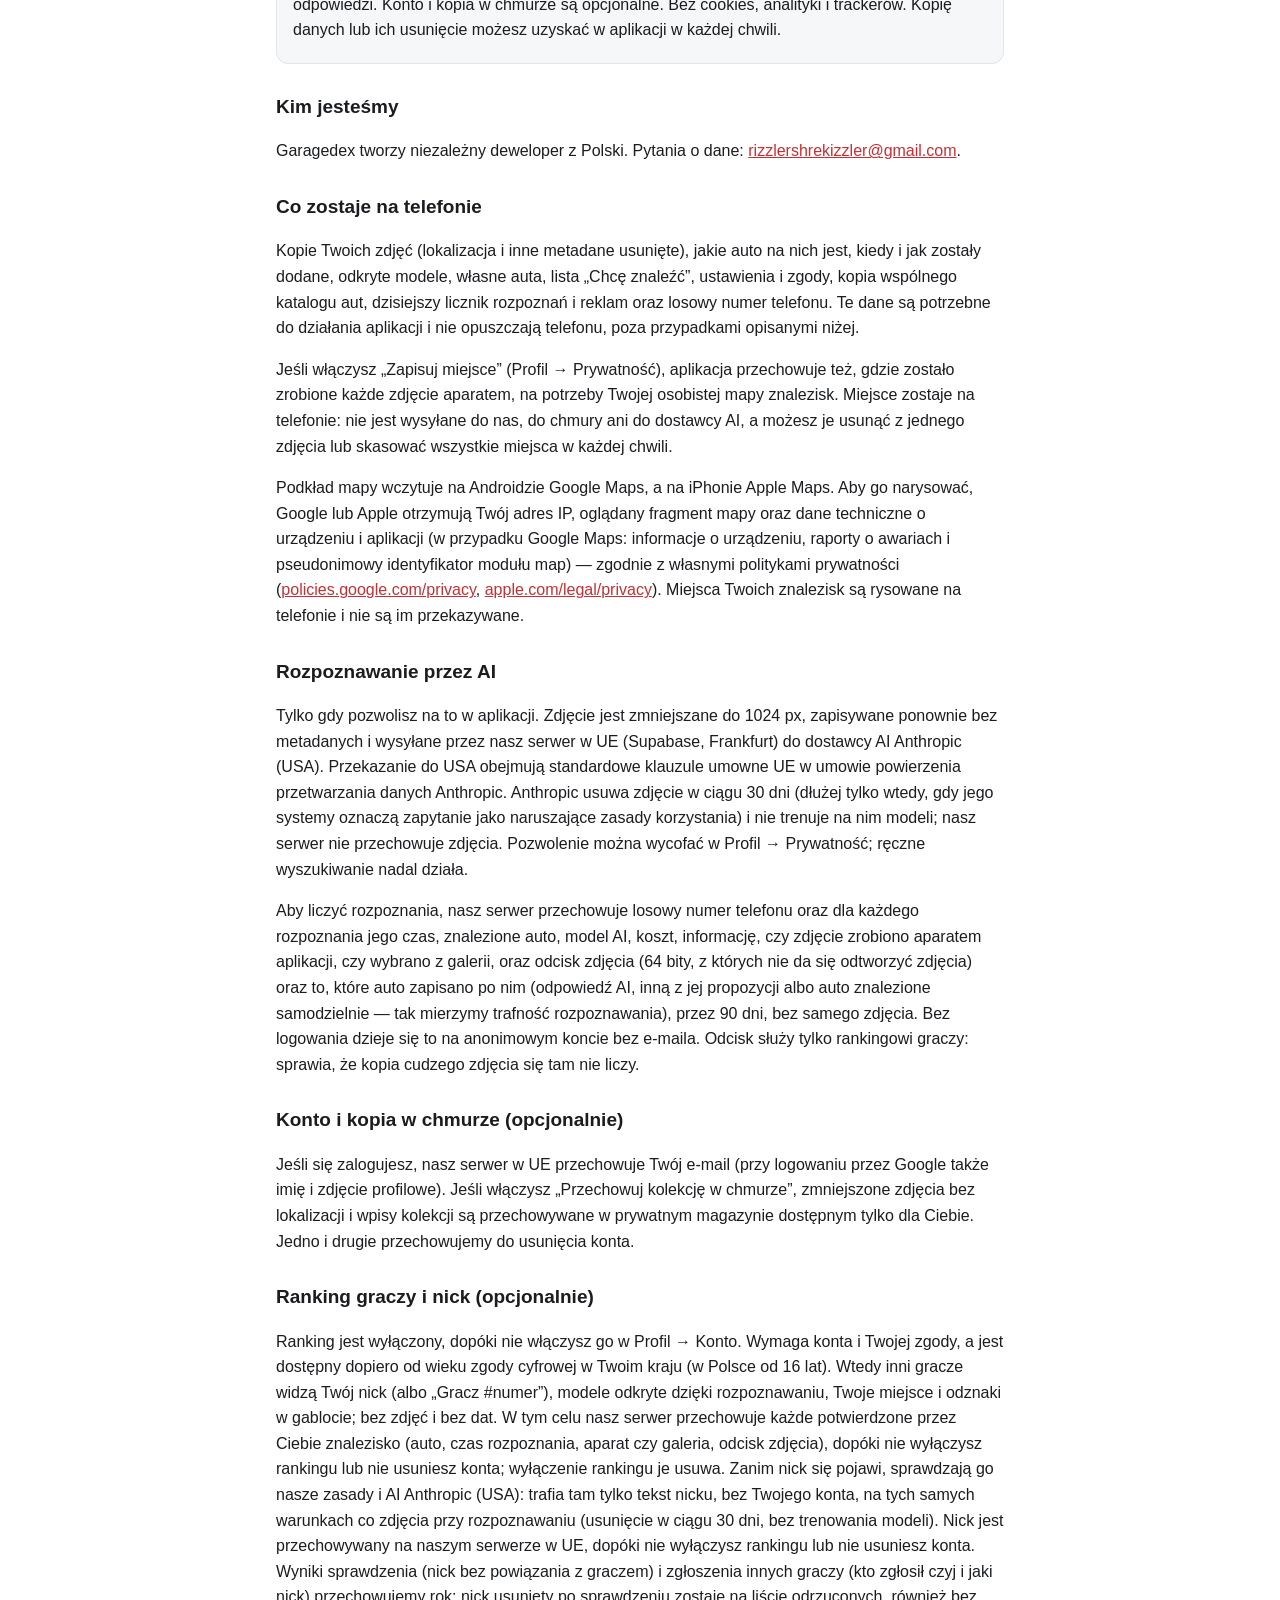
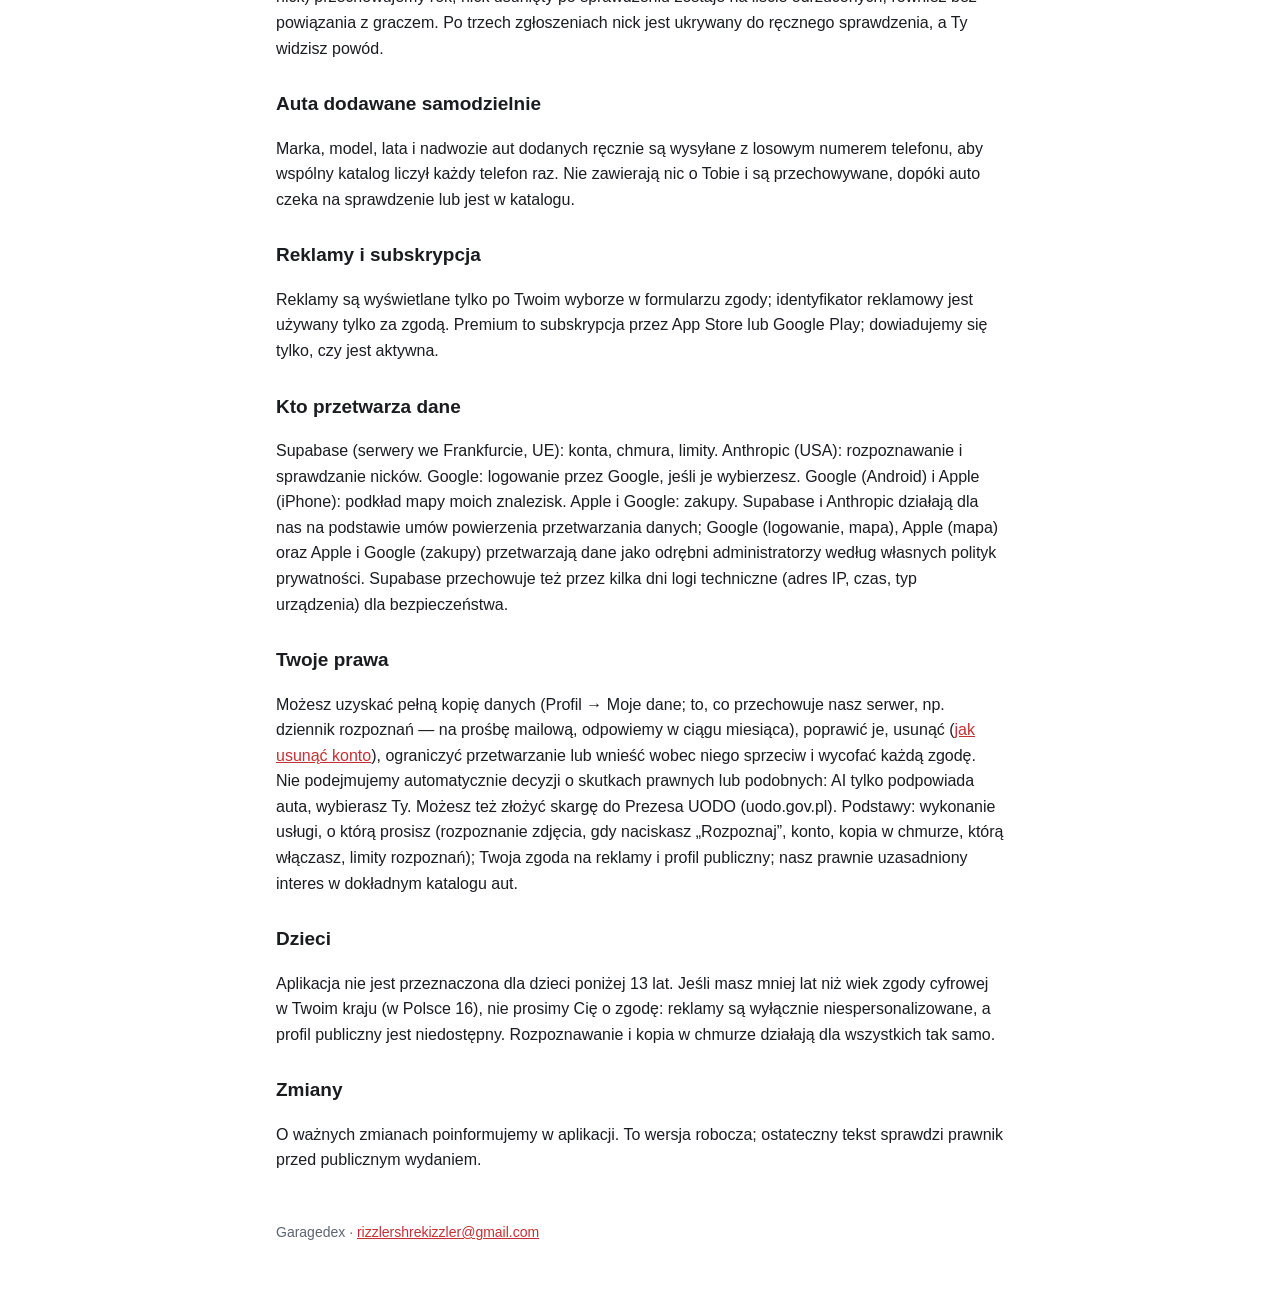
==== commit 9cb9755c: "Add files via upload" ====
--- a/index.html
+++ b/index.html
@@ -31,16 +31,17 @@
     <h2>What stays on your phone</h2>
     <p>Copies of your photos (location and other metadata removed), which car is on them, when and how they were added, the models you have opened, your own cars, the “Want to find” list, settings and consents, a copy of the community car catalog, today’s count of recognitions and ads, and a random phone id. This data is needed for the app to work and never leaves the phone unless described below.</p>
     <p>If you turn on “Save the place” (Profile → Privacy), the app also keeps where each camera shot was taken, for your personal map of finds. The place stays on your phone: it is not sent to us, to the cloud or to the AI provider, and you can remove it from one photo or erase all places at any time.</p>
+    <p>The background of the map comes from Google Maps on Android and from Apple Maps on iPhone. To draw it, Google or Apple receives your IP address, the part of the map you look at and technical data about the device and the app (for Google Maps: device details, crash reports and a pseudonymous identifier of the map module), under their own privacy policies (<a href="https://policies.google.com/privacy">policies.google.com/privacy</a>, <a href="https://www.apple.com/legal/privacy/">apple.com/legal/privacy</a>). The places of your finds are drawn on the phone and are not sent to them.</p>
 
     <h2>Recognition by AI</h2>
     <p>Only after your permission in the app. The photo is reduced to 1024 px, re-encoded without metadata and sent through our server in the EU (Supabase, Frankfurt) to the AI provider Anthropic (USA). The transfer to the USA is covered by the EU standard contractual clauses in Anthropic’s data processing addendum. Anthropic deletes the photo within 30 days (longer only if its systems flag the request as breaking its usage policy) and does not train models on it; our server does not store the photo. You can withdraw the permission in Profile → Privacy; manual search keeps working.</p>
-    <p>To count your recognitions, our server keeps a random phone id and, for each recognition, its time, the car found, the AI model and the cost, for 90 days, without the photo. Without an account this happens under an anonymous account with no e-mail.</p>
+    <p>To count your recognitions, our server keeps a random phone id and, for each recognition, its time, the car found, the AI model, the cost, whether the photo came from the app’s camera or the gallery, and a fingerprint of the photo (64 bits from which the photo cannot be rebuilt) and which car you saved after it (the AI’s answer, another of its options or a car you found yourself, so we can measure how often recognition is right), for 90 days, without the photo itself. Without an account this happens under an anonymous account with no e-mail. The fingerprint only serves the players’ rating: it stops a copy of someone else’s photo from counting there.</p>
 
     <h2>Account and cloud copy (optional)</h2>
     <p>If you sign in, our server in the EU stores your e-mail (with Google sign-in also your name and picture). If you turn on “Keep the collection in the cloud”, shrunk photos without location and your collection records are kept in private storage that only you can access. Both are kept until you delete the account.</p>
 
     <h2>Players’ rating and nickname (optional)</h2>
-    <p>The rating is off until you turn it on in Profile → Account. It needs an account and your consent, and it is open only from the age of digital consent in your country (16 in Poland). Then other players see your nickname (or “Player #number”) and the models you have discovered. Before a nickname is shown, our rules and the AI of Anthropic (USA) check it: only the text of the nickname goes there, without your account, on the same terms as photos for recognition (deleted within 30 days, no training). The nickname stays on our server in the EU until you turn the rating off or delete the account. Check results (the nickname without a link to a player) and other players’ reports (who reported which nickname of whom) are kept for a year; a nickname we removed after review stays on the list of refused nicknames, also without a link to a player. After three reports a nickname is hidden until we check it by hand, and you see the reason.</p>
+    <p>The rating is off until you turn it on in Profile → Account. It needs an account and your consent, and it is open only from the age of digital consent in your country (16 in Poland). Then other players see your nickname (or “Player #number”), the models you have discovered with recognition, your place and the badges you put on show; no photos and no dates. For this our server keeps every find you confirm (the car, when it was recognised, camera or gallery, the photo fingerprint) until you turn the rating off or delete the account; turning the rating off deletes them. Before a nickname is shown, our rules and the AI of Anthropic (USA) check it: only the text of the nickname goes there, without your account, on the same terms as photos for recognition (deleted within 30 days, no training). The nickname stays on our server in the EU until you turn the rating off or delete the account. Check results (the nickname without a link to a player) and other players’ reports (who reported which nickname of whom) are kept for a year; a nickname we removed after review stays on the list of refused nicknames, also without a link to a player. After three reports a nickname is hidden until we check it by hand, and you see the reason.</p>
 
     <h2>Cars you add yourself</h2>
     <p>Make, model, years and body type of cars you add by hand are sent with the random phone id, so the community catalog counts each phone once. They contain nothing about you and are kept while the car waits for review or stays in the catalog.</p>
@@ -49,7 +50,7 @@
     <p>Ads are shown only after your choice in the consent form; an advertising id is used only with your consent. Premium is a subscription through the App Store or Google Play; we receive only whether it is active.</p>
 
     <h2>Who processes the data</h2>
-    <p>Supabase (servers in Frankfurt, EU): accounts, cloud copy, limits. Anthropic (USA): recognition and nickname checks. Google: sign-in with Google, if you choose it. Apple and Google: purchases. Supabase and Anthropic work for us under data processing agreements; Google (sign-in) and Apple and Google (purchases) handle your data as separate controllers under their own privacy policies. Supabase also keeps technical logs (IP address, time, device type) for a few days for security.</p>
+    <p>Supabase (servers in Frankfurt, EU): accounts, cloud copy, limits. Anthropic (USA): recognition and nickname checks. Google: sign-in with Google, if you choose it. Google (Android) and Apple (iPhone): the background of the map of my finds. Apple and Google: purchases. Supabase and Anthropic work for us under data processing agreements; Google (sign-in, map), Apple (map) and Apple and Google (purchases) handle your data as separate controllers under their own privacy policies. Supabase also keeps technical logs (IP address, time, device type) for a few days for security.</p>
 
     <h2>Your rights</h2>
     <p>You can get a full copy of your data (Profile → My data; for what our server keeps, such as the recognition log, write to us and we answer within a month), correct it, delete it (<a href="delete-account.html">how to delete the account</a>), restrict or object to processing and withdraw any consent. No decision with legal or similar effect is made automatically: the AI only suggests cars, you choose. You can also complain to the Polish data protection authority (UODO, uodo.gov.pl). Legal bases: performing the service you asked for (recognising a photo when you tap “Recognise”, the account, the cloud copy you turn on, the recognition limits), your consent for ads and the public profile, and our legitimate interest in a correct car catalog.</p>
@@ -74,16 +75,17 @@
     <h2>Что остаётся на телефоне</h2>
     <p>Копии ваших фото (геолокация и другие метаданные удалены), какая машина на них, когда и как они добавлены, открытые модели, свои машины, список «Хочу найти», настройки и согласия, копия общего каталога машин, счётчик распознаваний и рекламы за сегодня и случайный номер телефона. Эти данные нужны для работы приложения и не покидают телефон, кроме случаев ниже.</p>
     <p>Если включить «Сохранять место» (Профиль → Конфиденциальность), приложение также хранит, где сделан каждый снимок камерой, для вашей личной карты находок. Место остаётся на телефоне: оно не отправляется ни нам, ни в облако, ни поставщику нейросети, и его можно убрать у одного фото или стереть у всех в любой момент.</p>
+    <p>Подложку карты на Android загружает Google Maps, на iPhone — Apple Maps. Чтобы её нарисовать, Google или Apple получают ваш IP-адрес, участок карты, который вы смотрите, и технические данные об устройстве и приложении (у Google Maps — сведения об устройстве, отчёты о сбоях и псевдонимный идентификатор картографического модуля) — по своим политикам конфиденциальности (<a href="https://policies.google.com/privacy">policies.google.com/privacy</a>, <a href="https://www.apple.com/legal/privacy/">apple.com/legal/privacy</a>). Места ваших находок рисуются на телефоне и им не передаются.</p>
 
     <h2>Распознавание нейросетью</h2>
     <p>Только после вашего разрешения в приложении. Фото уменьшается до 1024 px, пересохраняется без метаданных и через наш сервер в ЕС (Supabase, Франкфурт) отправляется провайдеру нейросети Anthropic (США). Передачу в США покрывают стандартные договорные условия ЕС в договоре об обработке данных Anthropic. Anthropic удаляет фото в течение 30 дней (дольше — только если его системы отметили запрос как нарушающий правила использования) и не обучает на нём модели; наш сервер фото не хранит. Разрешение можно отозвать в Профиль → Конфиденциальность; ручной поиск продолжает работать.</p>
-    <p>Чтобы считать распознавания, наш сервер хранит случайный номер телефона и для каждого распознавания его время, найденную машину, модель нейросети и стоимость, 90 дней, без фото. Без входа в аккаунт это происходит под анонимной учётной записью без почты.</p>
+    <p>Чтобы считать распознавания, наш сервер хранит случайный номер телефона и для каждого распознавания его время, найденную машину, модель нейросети, стоимость, снято ли фото камерой приложения или взято из галереи, и отпечаток фото (64 бита, по которым фото не восстановить) и какую машину вы сохранили после него (ответ нейросети, другой её вариант или найденную вами — так мы измеряем точность распознавания), 90 дней, без самого фото. Без входа в аккаунт это происходит под анонимной учётной записью без почты. Отпечаток нужен только рейтингу игроков: он не даёт засчитать там копию чужого фото.</p>
 
     <h2>Аккаунт и копия в облаке (по желанию)</h2>
     <p>Если вы входите в аккаунт, наш сервер в ЕС хранит вашу почту (при входе через Google ещё имя и аватар). Если включить «Хранить коллекцию в облаке», уменьшенные фото без геолокации и записи коллекции хранятся в закрытом хранилище, доступном только вам. И то и другое хранится до удаления аккаунта.</p>
 
     <h2>Рейтинг игроков и ник (по желанию)</h2>
-    <p>Рейтинг выключен, пока вы не включите его в Профиль → Аккаунт. Для него нужны аккаунт и ваше согласие, и он доступен только с возраста цифрового согласия в вашей стране (в Польше — с 16 лет). Тогда другие игроки видят ваш ник (или «Игрок #номер») и открытые модели. Перед показом ник проверяют наши правила и нейросеть Anthropic (США): туда уходит только текст ника, без аккаунта, на тех же условиях, что и фото при распознавании (удаление в течение 30 дней, без обучения моделей). Ник хранится на нашем сервере в ЕС, пока вы не выключите рейтинг или не удалите аккаунт. Ответы проверки (ник без привязки к игроку) и жалобы других игроков (кто, на чей и какой ник пожаловался) хранятся год; ник, удалённый после проверки, остаётся в списке запрещённых, тоже без привязки к игроку. После трёх жалоб ник скрывается до ручной проверки, и вы видите причину.</p>
+    <p>Рейтинг выключен, пока вы не включите его в Профиль → Аккаунт. Для него нужны аккаунт и ваше согласие, и он доступен только с возраста цифрового согласия в вашей стране (в Польше — с 16 лет). Тогда другие игроки видят ваш ник (или «Игрок #номер»), модели, открытые с распознаванием, ваше место и значки на витрине; без фото и без дат. Для этого наш сервер хранит каждую подтверждённую вами находку (машина, время распознавания, камера или галерея, отпечаток фото), пока вы не выключите рейтинг или не удалите аккаунт; выключение рейтинга их удаляет. Перед показом ник проверяют наши правила и нейросеть Anthropic (США): туда уходит только текст ника, без аккаунта, на тех же условиях, что и фото при распознавании (удаление в течение 30 дней, без обучения моделей). Ник хранится на нашем сервере в ЕС, пока вы не выключите рейтинг или не удалите аккаунт. Ответы проверки (ник без привязки к игроку) и жалобы других игроков (кто, на чей и какой ник пожаловался) хранятся год; ник, удалённый после проверки, остаётся в списке запрещённых, тоже без привязки к игроку. После трёх жалоб ник скрывается до ручной проверки, и вы видите причину.</p>
 
     <h2>Машины, которые вы добавляете сами</h2>
     <p>Марка, модель, годы и кузов добавленных вручную машин отправляются со случайным номером телефона, чтобы общий каталог считал каждый телефон один раз. Сведений о вас в них нет; они хранятся, пока машина ждёт проверки или остаётся в каталоге.</p>
@@ -92,7 +94,7 @@
     <p>Реклама показывается только после вашего выбора в форме согласия; рекламный идентификатор используется только с согласия. Премиум — подписка через App Store или Google Play; мы узнаём только, активна ли она.</p>
 
     <h2>Кто обрабатывает данные</h2>
-    <p>Supabase (серверы во Франкфурте, ЕС): аккаунты, облако, лимиты. Anthropic (США): распознавание и проверка ников. Google: вход через Google, если вы его выбрали. Apple и Google: покупки. Supabase и Anthropic работают на нас по договорам об обработке данных; Google (вход) и Apple и Google (покупки) обрабатывают данные как самостоятельные контролёры по своим политикам. Supabase также несколько дней хранит технические журналы (IP-адрес, время, тип устройства) для безопасности.</p>
+    <p>Supabase (серверы во Франкфурте, ЕС): аккаунты, облако, лимиты. Anthropic (США): распознавание и проверка ников. Google: вход через Google, если вы его выбрали. Google (Android) и Apple (iPhone): подложка карты моих находок. Apple и Google: покупки. Supabase и Anthropic работают на нас по договорам об обработке данных; Google (вход, карта), Apple (карта) и Apple и Google (покупки) обрабатывают данные как самостоятельные контролёры по своим политикам. Supabase также несколько дней хранит технические журналы (IP-адрес, время, тип устройства) для безопасности.</p>
 
     <h2>Ваши права</h2>
     <p>Вы можете получить полную копию данных (Профиль → Мои данные; то, что хранит наш сервер, например журнал распознаваний, — по письму, ответим в течение месяца), исправить их, удалить (<a href="delete-account.html#ru">как удалить аккаунт</a>), ограничить обработку или возразить против неё и отозвать любое согласие. Решений с юридическими или похожими последствиями автоматически не принимаем: нейросеть только предлагает машины, выбираете вы. Также можно пожаловаться в польский орган по защите данных (UODO, uodo.gov.pl). Основания: оказание услуги, о которой вы просите (распознавание фото, когда вы нажимаете «Распознать», аккаунт, копия в облаке, которую вы включаете, лимиты распознаваний); ваше согласие для рекламы и публичного профиля; наш законный интерес в точном каталоге машин.</p>
@@ -117,16 +119,17 @@
     <h2>Co zostaje na telefonie</h2>
     <p>Kopie Twoich zdjęć (lokalizacja i inne metadane usunięte), jakie auto na nich jest, kiedy i jak zostały dodane, odkryte modele, własne auta, lista „Chcę znaleźć”, ustawienia i zgody, kopia wspólnego katalogu aut, dzisiejszy licznik rozpoznań i reklam oraz losowy numer telefonu. Te dane są potrzebne do działania aplikacji i nie opuszczają telefonu, poza przypadkami opisanymi niżej.</p>
     <p>Jeśli włączysz „Zapisuj miejsce” (Profil → Prywatność), aplikacja przechowuje też, gdzie zostało zrobione każde zdjęcie aparatem, na potrzeby Twojej osobistej mapy znalezisk. Miejsce zostaje na telefonie: nie jest wysyłane do nas, do chmury ani do dostawcy AI, a możesz je usunąć z jednego zdjęcia lub skasować wszystkie miejsca w każdej chwili.</p>
+    <p>Podkład mapy wczytuje na Androidzie Google Maps, a na iPhonie Apple Maps. Aby go narysować, Google lub Apple otrzymują Twój adres IP, oglądany fragment mapy oraz dane techniczne o urządzeniu i aplikacji (w przypadku Google Maps: informacje o urządzeniu, raporty o awariach i pseudonimowy identyfikator modułu map) — zgodnie z własnymi politykami prywatności (<a href="https://policies.google.com/privacy">policies.google.com/privacy</a>, <a href="https://www.apple.com/legal/privacy/">apple.com/legal/privacy</a>). Miejsca Twoich znalezisk są rysowane na telefonie i nie są im przekazywane.</p>
 
     <h2>Rozpoznawanie przez AI</h2>
     <p>Tylko gdy pozwolisz na to w aplikacji. Zdjęcie jest zmniejszane do 1024 px, zapisywane ponownie bez metadanych i wysyłane przez nasz serwer w UE (Supabase, Frankfurt) do dostawcy AI Anthropic (USA). Przekazanie do USA obejmują standardowe klauzule umowne UE w umowie powierzenia przetwarzania danych Anthropic. Anthropic usuwa zdjęcie w ciągu 30 dni (dłużej tylko wtedy, gdy jego systemy oznaczą zapytanie jako naruszające zasady korzystania) i nie trenuje na nim modeli; nasz serwer nie przechowuje zdjęcia. Pozwolenie można wycofać w Profil → Prywatność; ręczne wyszukiwanie nadal działa.</p>
-    <p>Aby liczyć rozpoznania, nasz serwer przechowuje losowy numer telefonu oraz dla każdego rozpoznania jego czas, znalezione auto, model AI i koszt, przez 90 dni, bez zdjęcia. Bez logowania dzieje się to na anonimowym koncie bez e-maila.</p>
+    <p>Aby liczyć rozpoznania, nasz serwer przechowuje losowy numer telefonu oraz dla każdego rozpoznania jego czas, znalezione auto, model AI, koszt, informację, czy zdjęcie zrobiono aparatem aplikacji, czy wybrano z galerii, oraz odcisk zdjęcia (64 bity, z których nie da się odtworzyć zdjęcia) oraz to, które auto zapisano po nim (odpowiedź AI, inną z jej propozycji albo auto znalezione samodzielnie — tak mierzymy trafność rozpoznawania), przez 90 dni, bez samego zdjęcia. Bez logowania dzieje się to na anonimowym koncie bez e-maila. Odcisk służy tylko rankingowi graczy: sprawia, że kopia cudzego zdjęcia się tam nie liczy.</p>
 
     <h2>Konto i kopia w chmurze (opcjonalnie)</h2>
     <p>Jeśli się zalogujesz, nasz serwer w UE przechowuje Twój e-mail (przy logowaniu przez Google także imię i zdjęcie profilowe). Jeśli włączysz „Przechowuj kolekcję w chmurze”, zmniejszone zdjęcia bez lokalizacji i wpisy kolekcji są przechowywane w prywatnym magazynie dostępnym tylko dla Ciebie. Jedno i drugie przechowujemy do usunięcia konta.</p>
 
     <h2>Ranking graczy i nick (opcjonalnie)</h2>
-    <p>Ranking jest wyłączony, dopóki nie włączysz go w Profil → Konto. Wymaga konta i Twojej zgody, a jest dostępny dopiero od wieku zgody cyfrowej w Twoim kraju (w Polsce od 16 lat). Wtedy inni gracze widzą Twój nick (albo „Gracz #numer”) i odkryte modele. Zanim nick się pojawi, sprawdzają go nasze zasady i AI Anthropic (USA): trafia tam tylko tekst nicku, bez Twojego konta, na tych samych warunkach co zdjęcia przy rozpoznawaniu (usunięcie w ciągu 30 dni, bez trenowania modeli). Nick jest przechowywany na naszym serwerze w UE, dopóki nie wyłączysz rankingu lub nie usuniesz konta. Wyniki sprawdzenia (nick bez powiązania z graczem) i zgłoszenia innych graczy (kto zgłosił czyj i jaki nick) przechowujemy rok; nick usunięty po sprawdzeniu zostaje na liście odrzuconych, również bez powiązania z graczem. Po trzech zgłoszeniach nick jest ukrywany do ręcznego sprawdzenia, a Ty widzisz powód.</p>
+    <p>Ranking jest wyłączony, dopóki nie włączysz go w Profil → Konto. Wymaga konta i Twojej zgody, a jest dostępny dopiero od wieku zgody cyfrowej w Twoim kraju (w Polsce od 16 lat). Wtedy inni gracze widzą Twój nick (albo „Gracz #numer”), modele odkryte dzięki rozpoznawaniu, Twoje miejsce i odznaki w gablocie; bez zdjęć i bez dat. W tym celu nasz serwer przechowuje każde potwierdzone przez Ciebie znalezisko (auto, czas rozpoznania, aparat czy galeria, odcisk zdjęcia), dopóki nie wyłączysz rankingu lub nie usuniesz konta; wyłączenie rankingu je usuwa. Zanim nick się pojawi, sprawdzają go nasze zasady i AI Anthropic (USA): trafia tam tylko tekst nicku, bez Twojego konta, na tych samych warunkach co zdjęcia przy rozpoznawaniu (usunięcie w ciągu 30 dni, bez trenowania modeli). Nick jest przechowywany na naszym serwerze w UE, dopóki nie wyłączysz rankingu lub nie usuniesz konta. Wyniki sprawdzenia (nick bez powiązania z graczem) i zgłoszenia innych graczy (kto zgłosił czyj i jaki nick) przechowujemy rok; nick usunięty po sprawdzeniu zostaje na liście odrzuconych, również bez powiązania z graczem. Po trzech zgłoszeniach nick jest ukrywany do ręcznego sprawdzenia, a Ty widzisz powód.</p>
 
     <h2>Auta dodawane samodzielnie</h2>
     <p>Marka, model, lata i nadwozie aut dodanych ręcznie są wysyłane z losowym numerem telefonu, aby wspólny katalog liczył każdy telefon raz. Nie zawierają nic o Tobie i są przechowywane, dopóki auto czeka na sprawdzenie lub jest w katalogu.</p>
@@ -135,7 +138,7 @@
     <p>Reklamy są wyświetlane tylko po Twoim wyborze w formularzu zgody; identyfikator reklamowy jest używany tylko za zgodą. Premium to subskrypcja przez App Store lub Google Play; dowiadujemy się tylko, czy jest aktywna.</p>
 
     <h2>Kto przetwarza dane</h2>
-    <p>Supabase (serwery we Frankfurcie, UE): konta, chmura, limity. Anthropic (USA): rozpoznawanie i sprawdzanie nicków. Google: logowanie przez Google, jeśli je wybierzesz. Apple i Google: zakupy. Supabase i Anthropic działają dla nas na podstawie umów powierzenia przetwarzania danych; Google (logowanie) oraz Apple i Google (zakupy) przetwarzają dane jako odrębni administratorzy według własnych polityk prywatności. Supabase przechowuje też przez kilka dni logi techniczne (adres IP, czas, typ urządzenia) dla bezpieczeństwa.</p>
+    <p>Supabase (serwery we Frankfurcie, UE): konta, chmura, limity. Anthropic (USA): rozpoznawanie i sprawdzanie nicków. Google: logowanie przez Google, jeśli je wybierzesz. Google (Android) i Apple (iPhone): podkład mapy moich znalezisk. Apple i Google: zakupy. Supabase i Anthropic działają dla nas na podstawie umów powierzenia przetwarzania danych; Google (logowanie, mapa), Apple (mapa) oraz Apple i Google (zakupy) przetwarzają dane jako odrębni administratorzy według własnych polityk prywatności. Supabase przechowuje też przez kilka dni logi techniczne (adres IP, czas, typ urządzenia) dla bezpieczeństwa.</p>
 
     <h2>Twoje prawa</h2>
     <p>Możesz uzyskać pełną kopię danych (Profil → Moje dane; to, co przechowuje nasz serwer, np. dziennik rozpoznań — na prośbę mailową, odpowiemy w ciągu miesiąca), poprawić je, usunąć (<a href="delete-account.html#pl">jak usunąć konto</a>), ograniczyć przetwarzanie lub wnieść wobec niego sprzeciw i wycofać każdą zgodę. Nie podejmujemy automatycznie decyzji o skutkach prawnych lub podobnych: AI tylko podpowiada auta, wybierasz Ty. Możesz też złożyć skargę do Prezesa UODO (uodo.gov.pl). Podstawy: wykonanie usługi, o którą prosisz (rozpoznanie zdjęcia, gdy naciskasz „Rozpoznaj”, konto, kopia w chmurze, którą włączasz, limity rozpoznań); Twoja zgoda na reklamy i profil publiczny; nasz prawnie uzasadniony interes w dokładnym katalogu aut.</p>
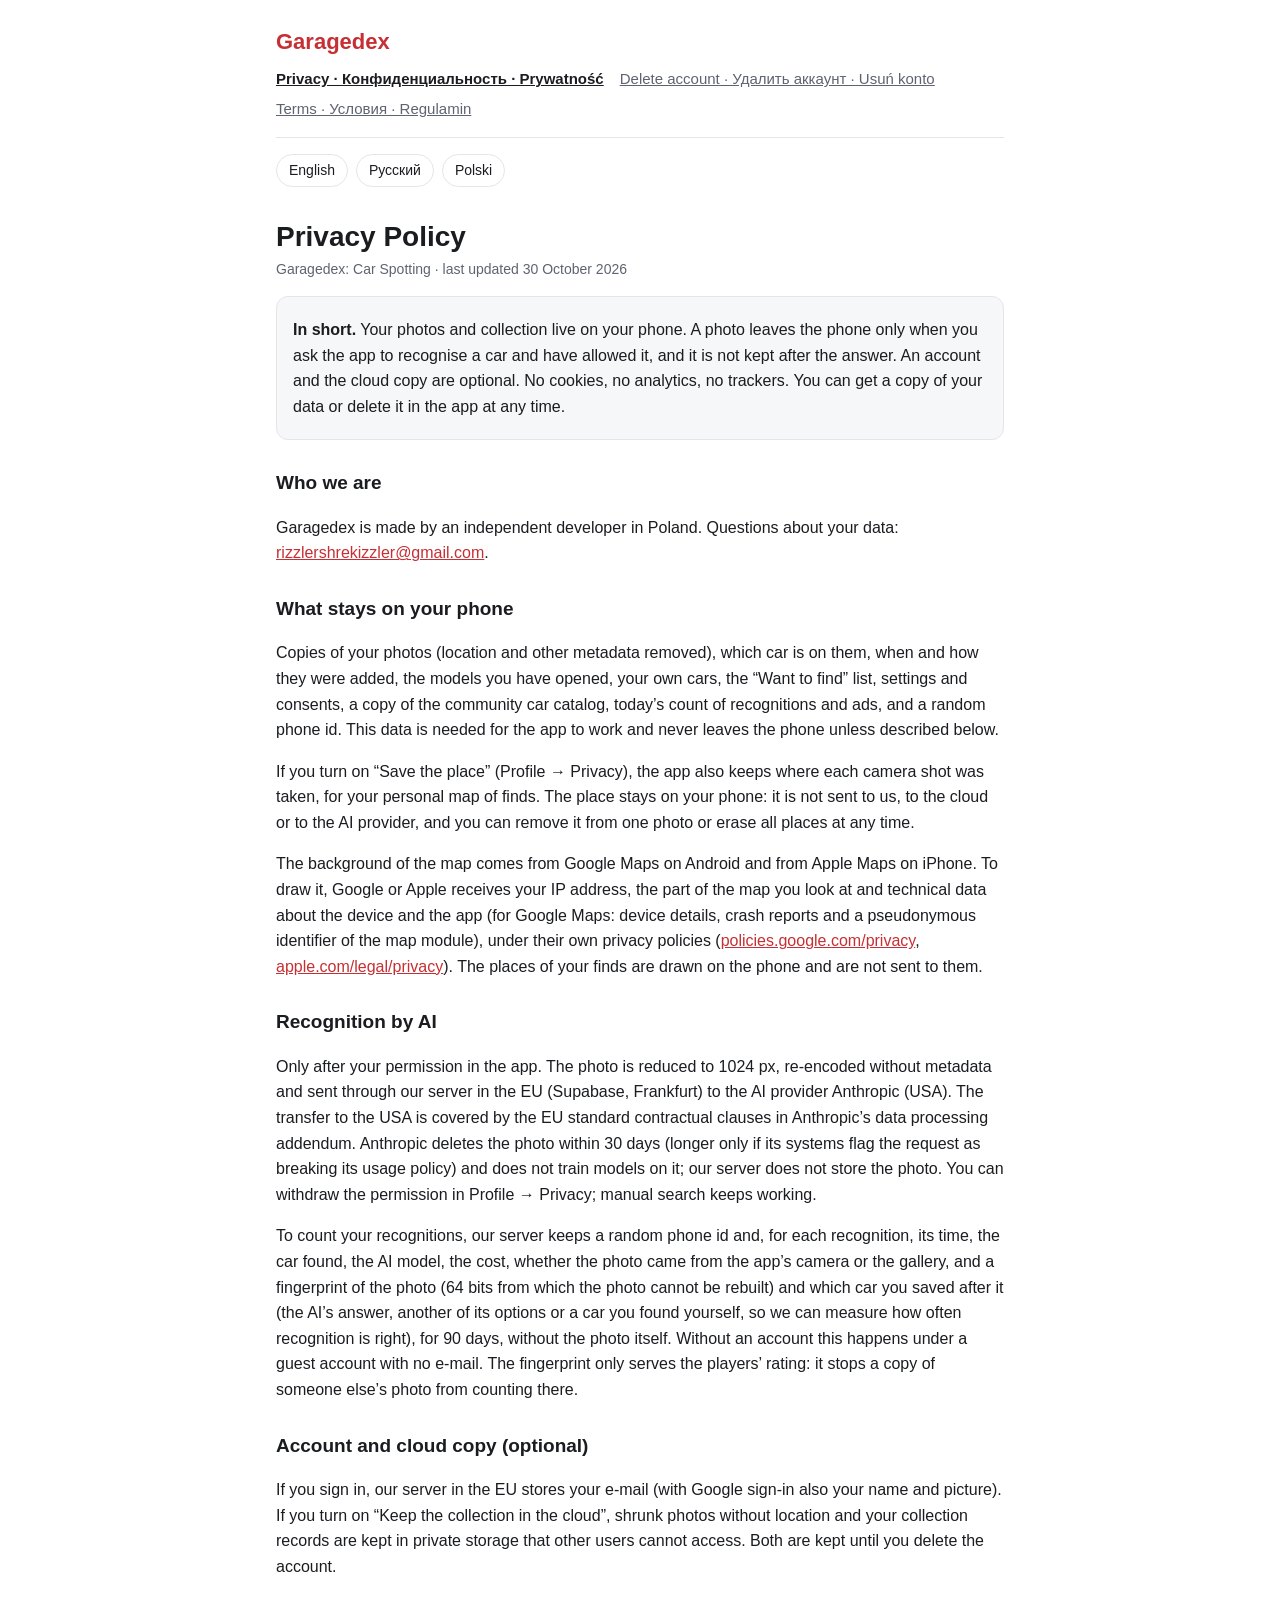
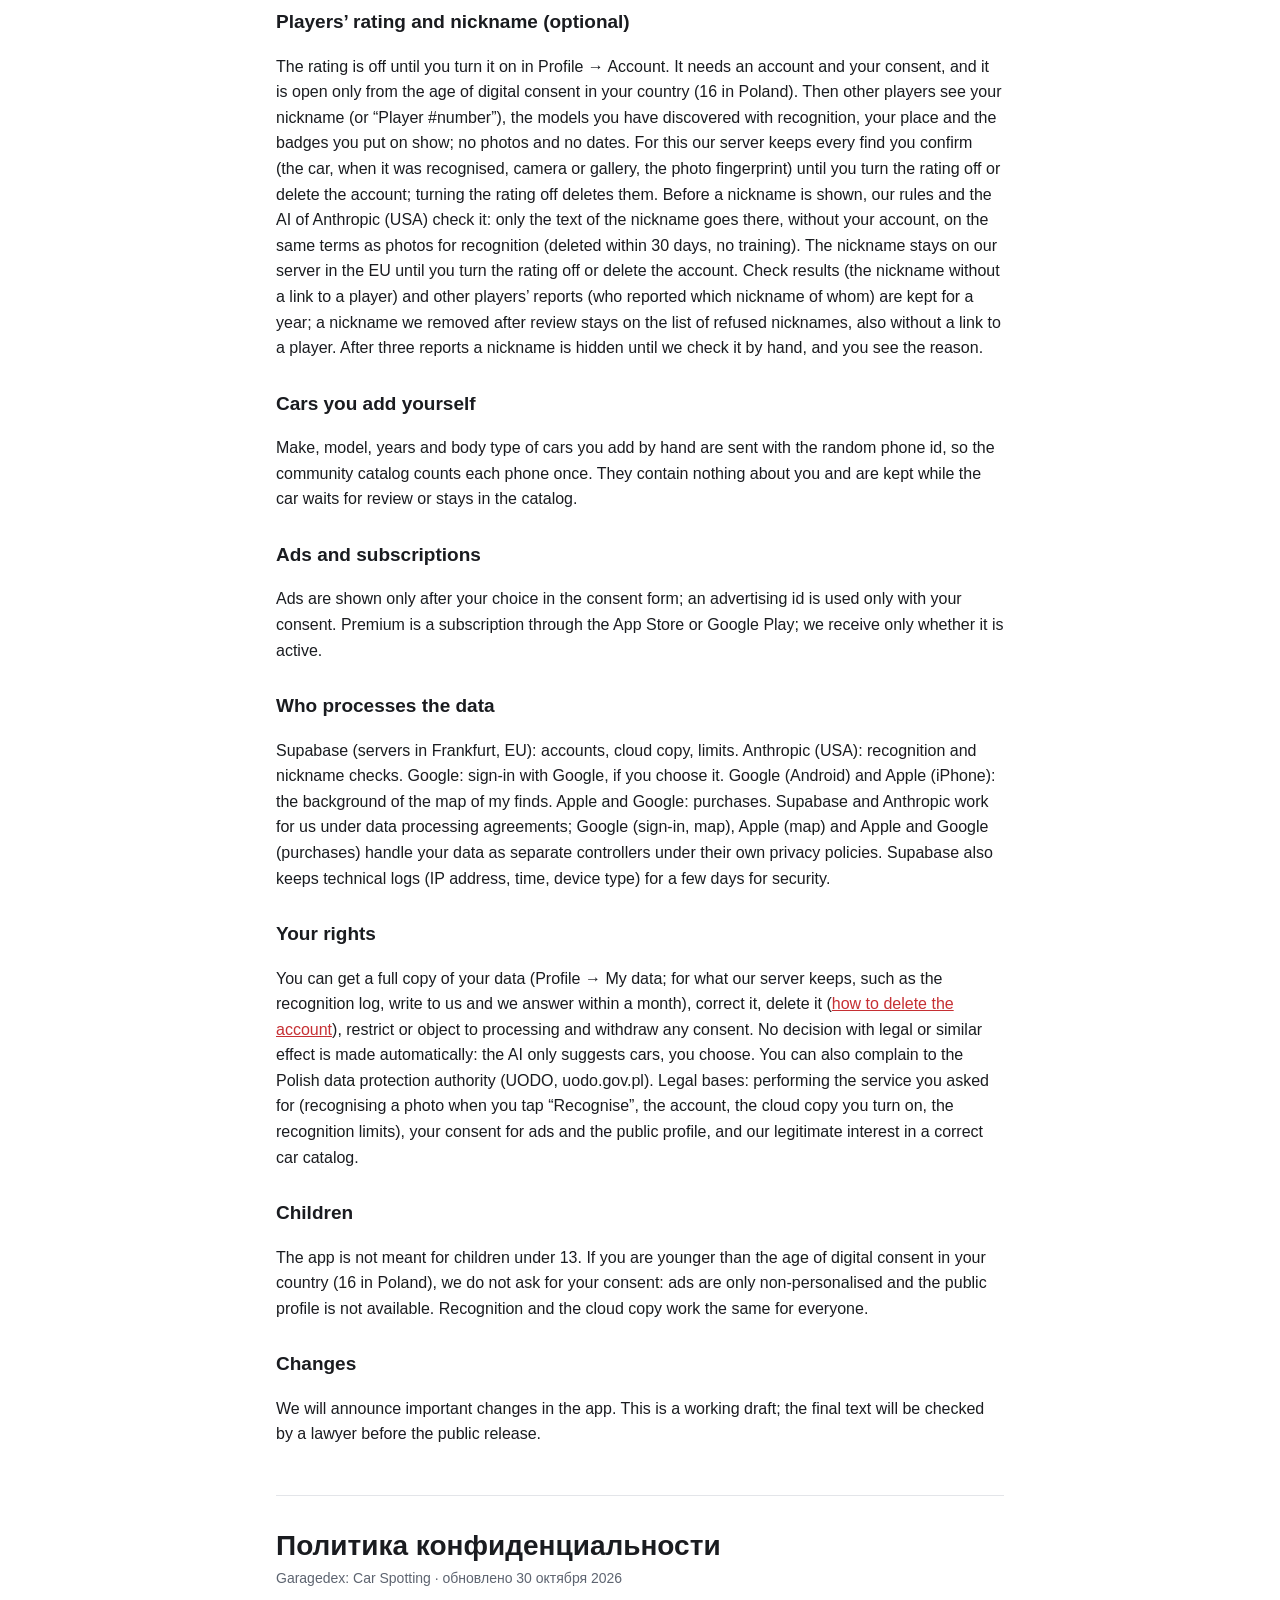
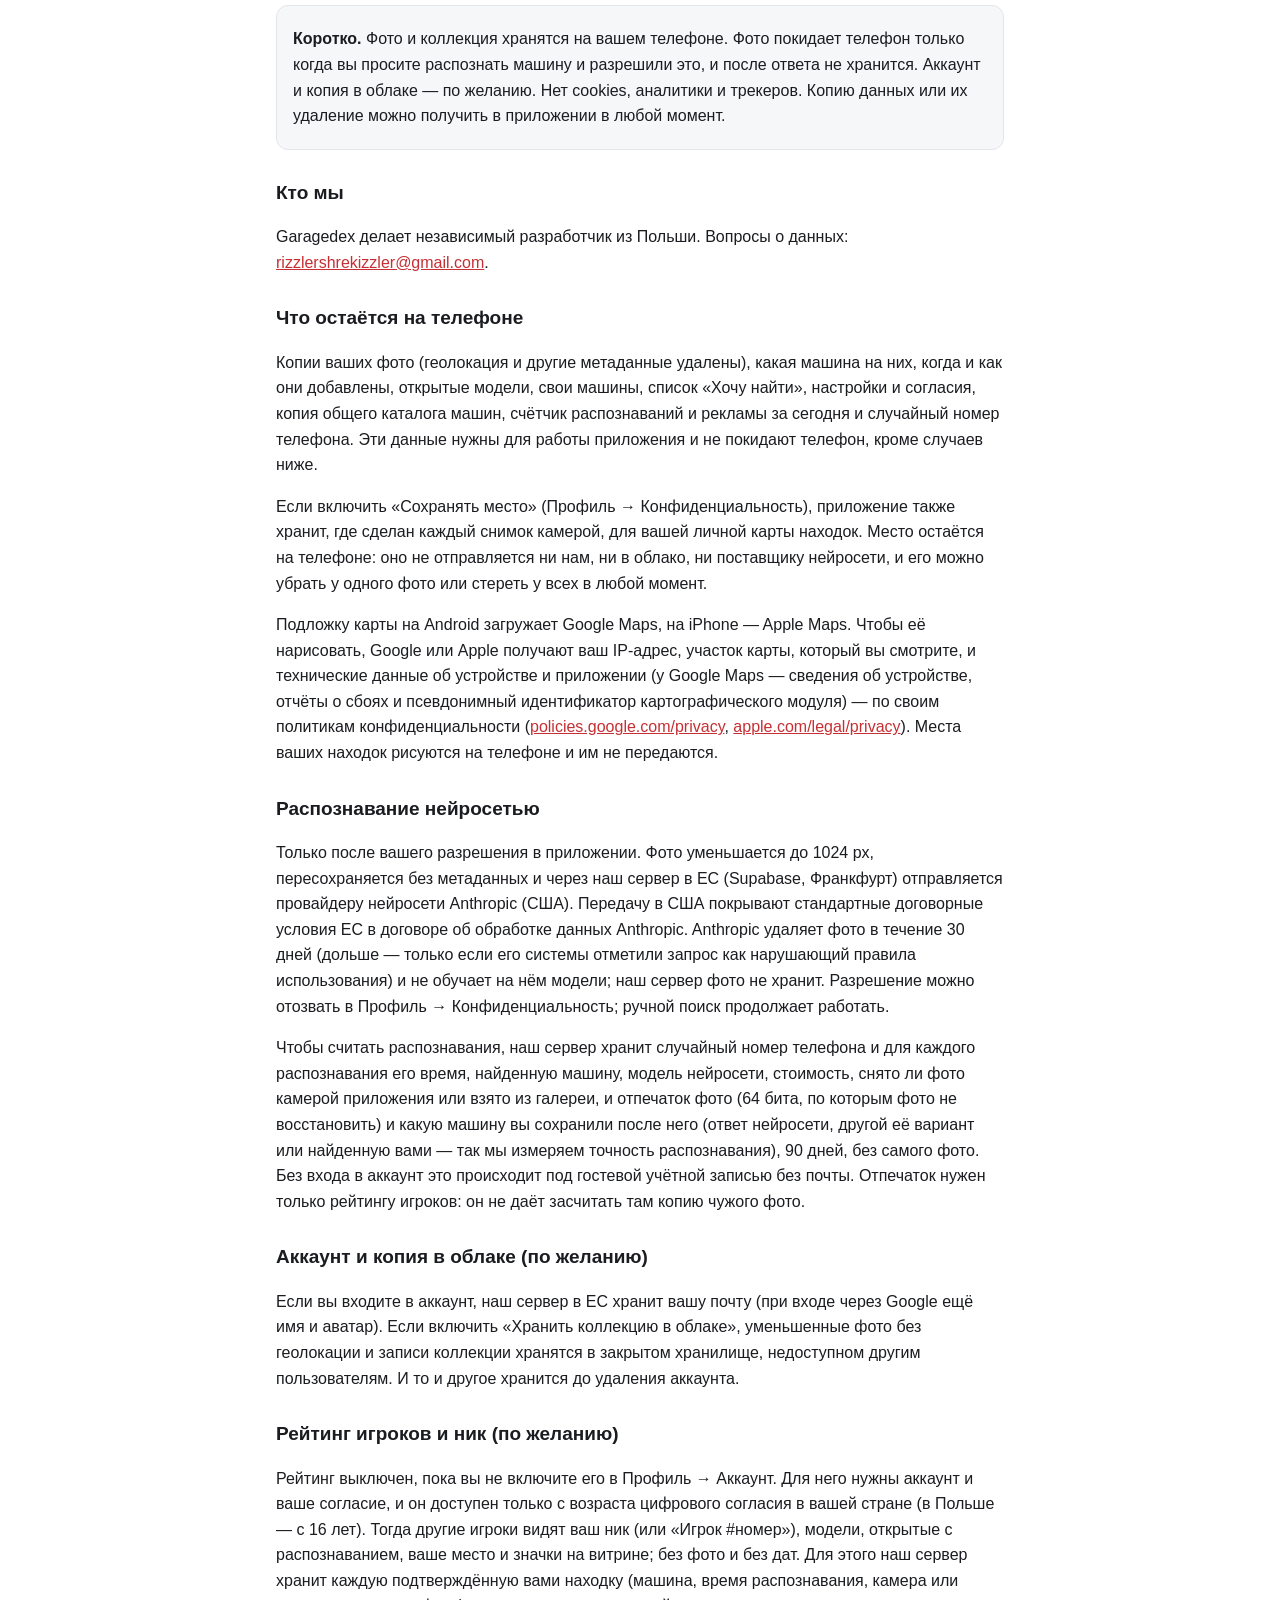
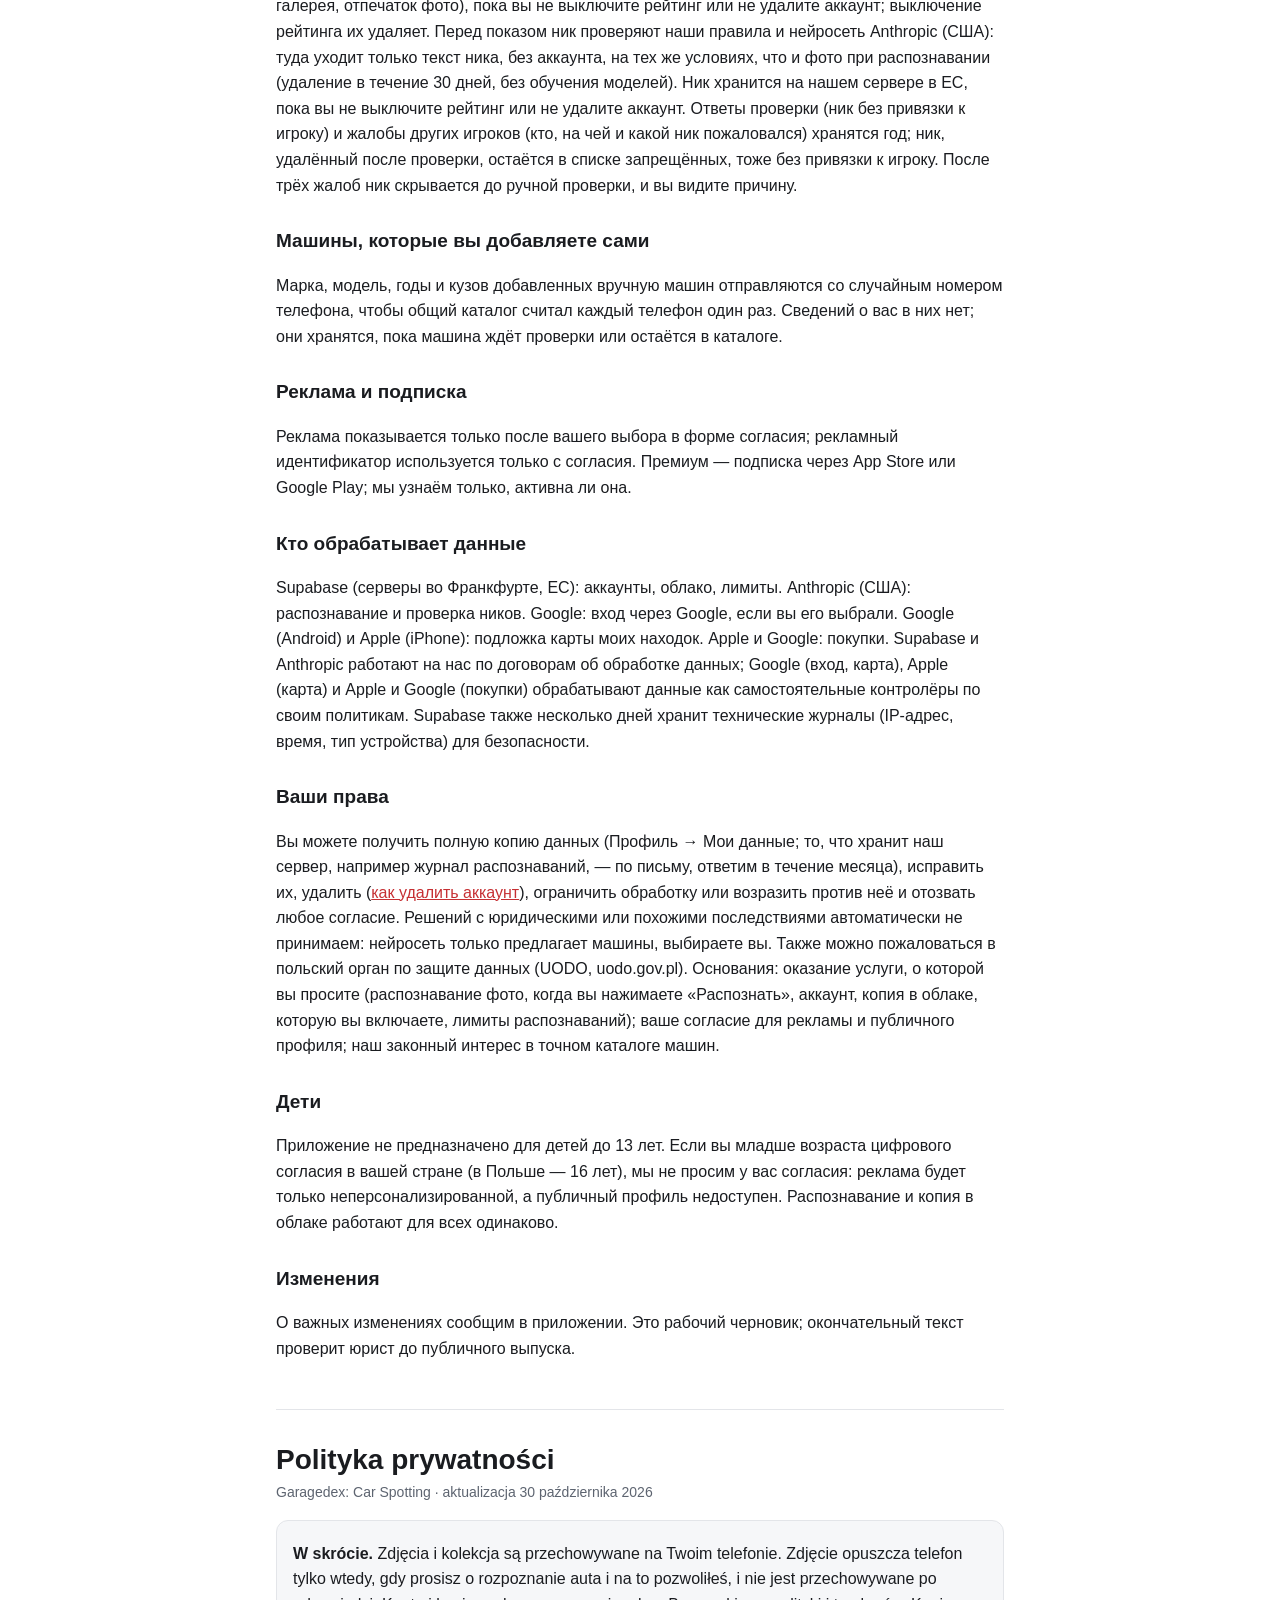
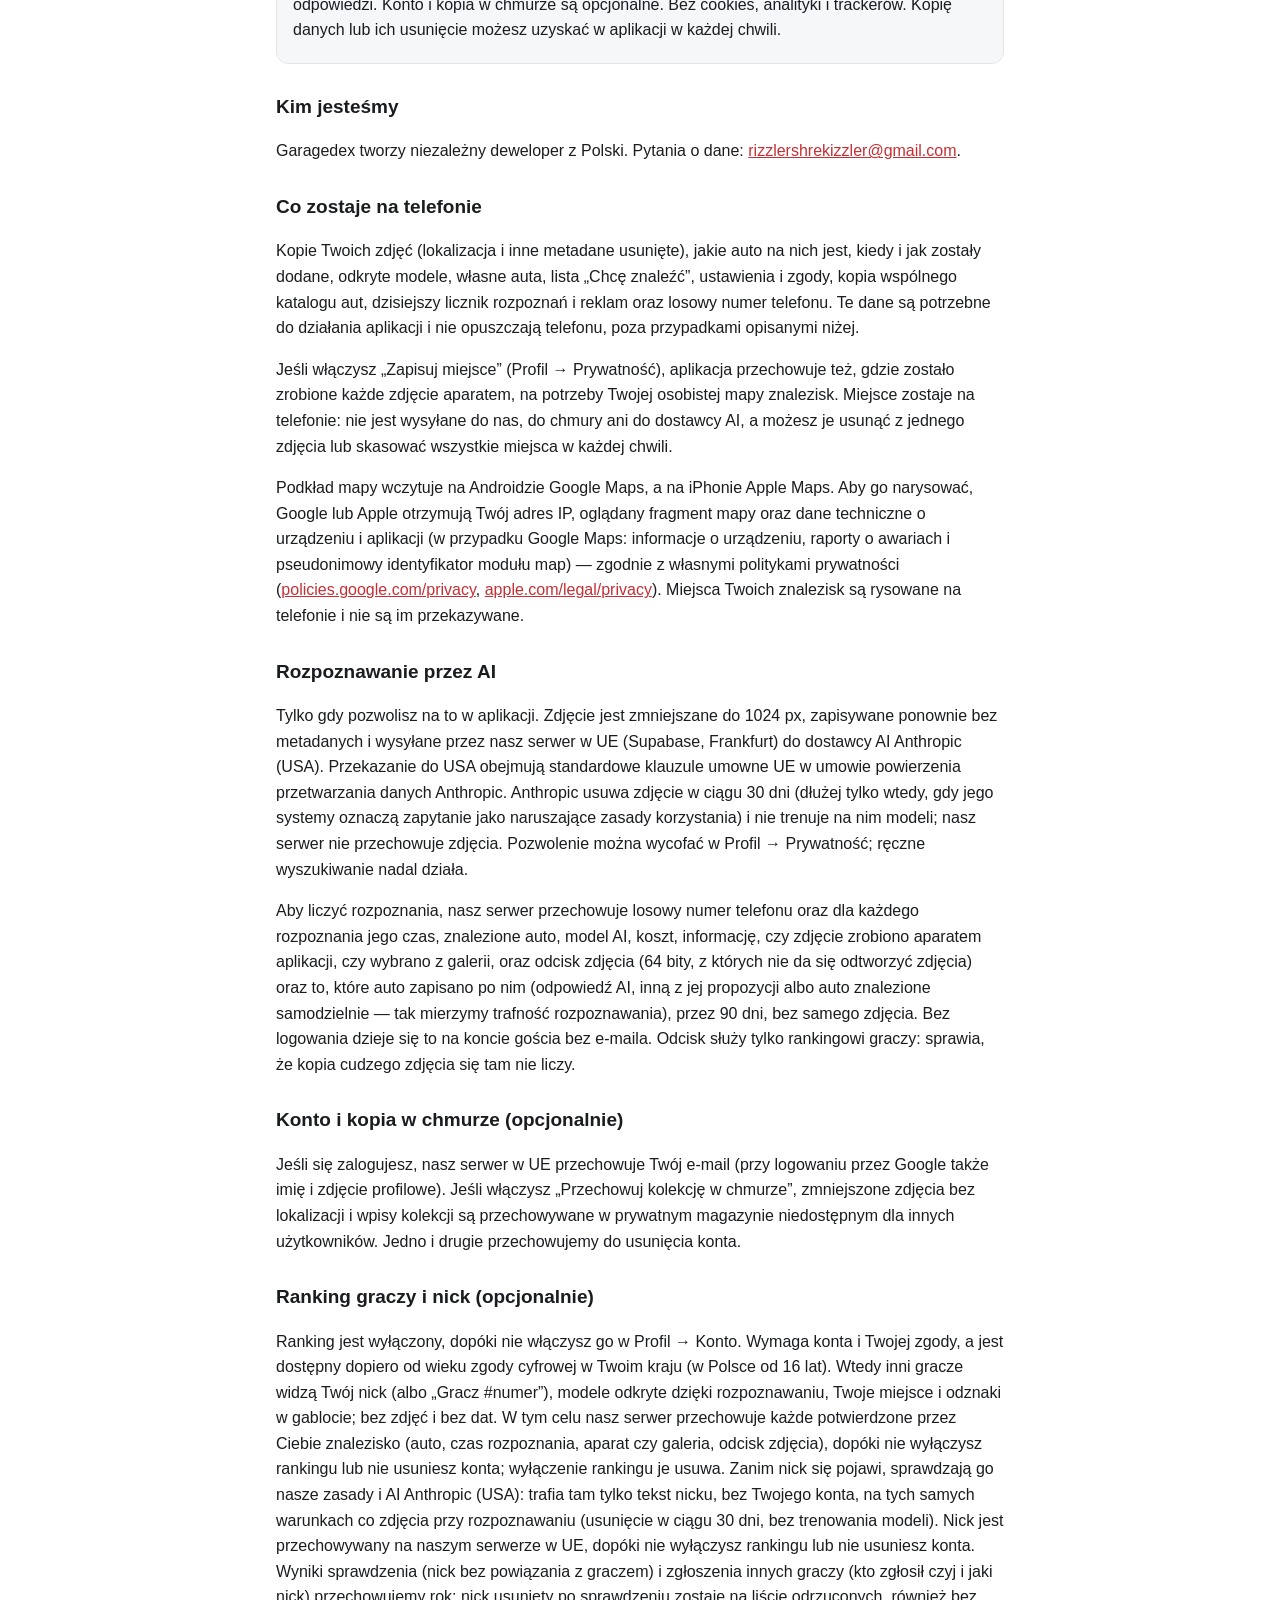
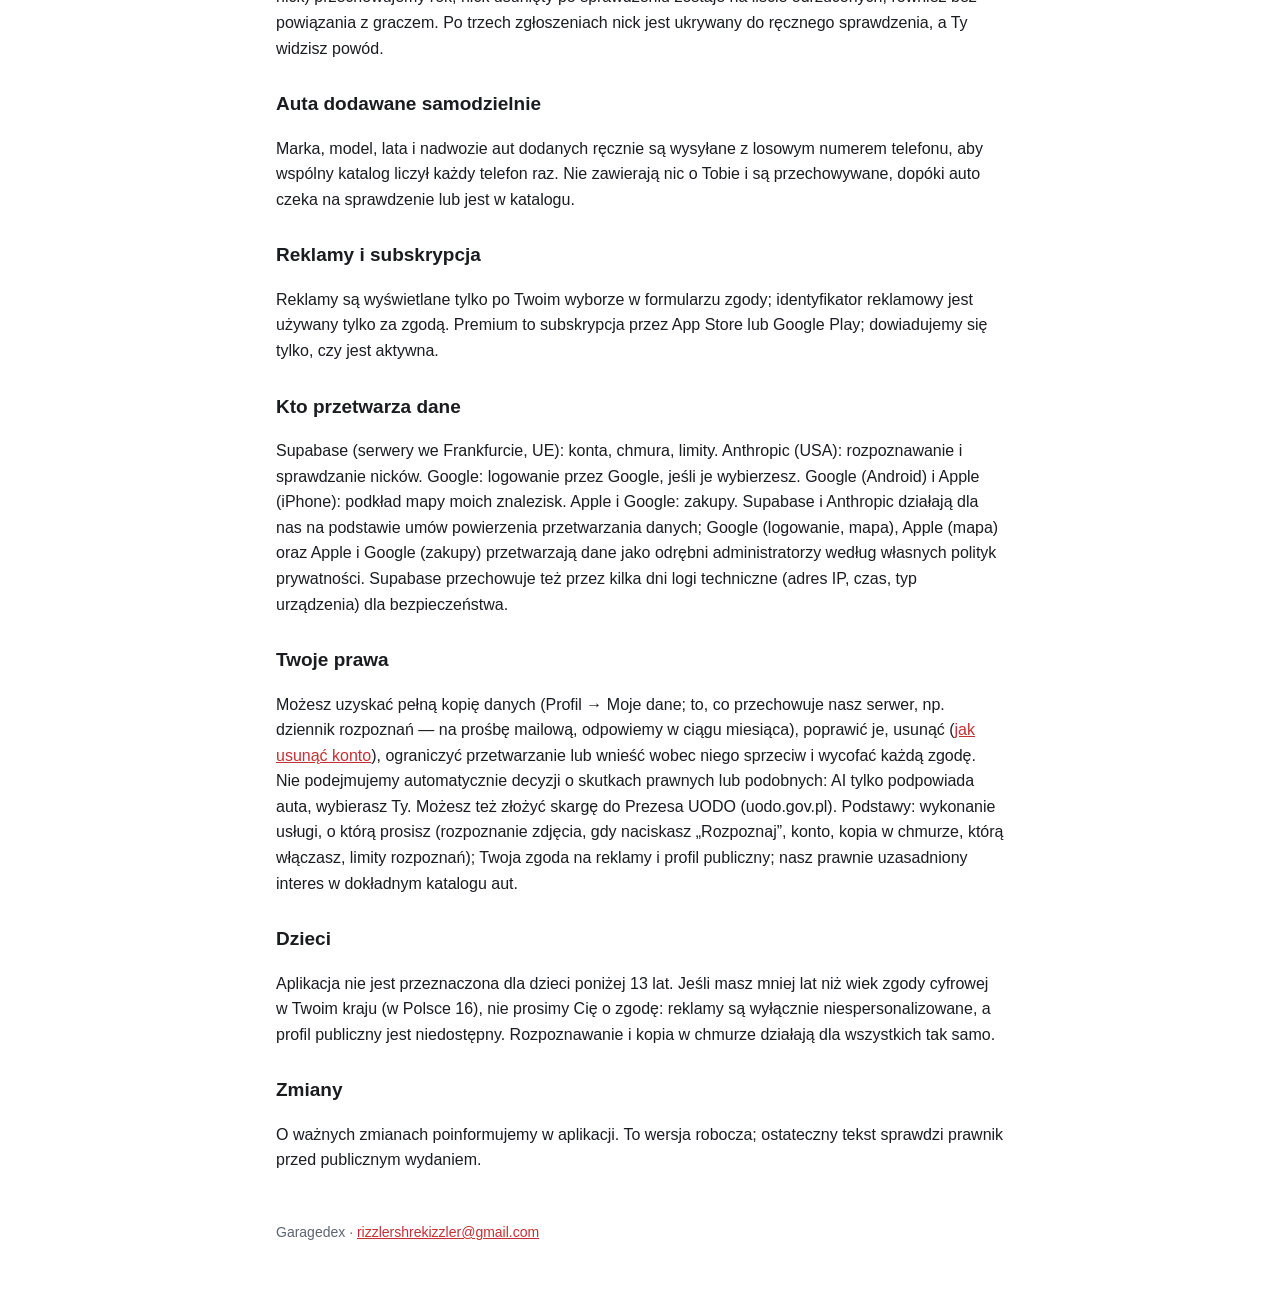
==== commit 2c8b8b8d: "Тексты без «навсегда» и невыполнимых обещаний Разовая покупка вместо «навсегда», гостевая учётная за" ====
--- a/index.html
+++ b/index.html
@@ -35,10 +35,10 @@
 
     <h2>Recognition by AI</h2>
     <p>Only after your permission in the app. The photo is reduced to 1024 px, re-encoded without metadata and sent through our server in the EU (Supabase, Frankfurt) to the AI provider Anthropic (USA). The transfer to the USA is covered by the EU standard contractual clauses in Anthropic’s data processing addendum. Anthropic deletes the photo within 30 days (longer only if its systems flag the request as breaking its usage policy) and does not train models on it; our server does not store the photo. You can withdraw the permission in Profile → Privacy; manual search keeps working.</p>
-    <p>To count your recognitions, our server keeps a random phone id and, for each recognition, its time, the car found, the AI model, the cost, whether the photo came from the app’s camera or the gallery, and a fingerprint of the photo (64 bits from which the photo cannot be rebuilt) and which car you saved after it (the AI’s answer, another of its options or a car you found yourself, so we can measure how often recognition is right), for 90 days, without the photo itself. Without an account this happens under an anonymous account with no e-mail. The fingerprint only serves the players’ rating: it stops a copy of someone else’s photo from counting there.</p>
+    <p>To count your recognitions, our server keeps a random phone id and, for each recognition, its time, the car found, the AI model, the cost, whether the photo came from the app’s camera or the gallery, and a fingerprint of the photo (64 bits from which the photo cannot be rebuilt) and which car you saved after it (the AI’s answer, another of its options or a car you found yourself, so we can measure how often recognition is right), for 90 days, without the photo itself. Without an account this happens under a guest account with no e-mail. The fingerprint only serves the players’ rating: it stops a copy of someone else’s photo from counting there.</p>
 
     <h2>Account and cloud copy (optional)</h2>
-    <p>If you sign in, our server in the EU stores your e-mail (with Google sign-in also your name and picture). If you turn on “Keep the collection in the cloud”, shrunk photos without location and your collection records are kept in private storage that only you can access. Both are kept until you delete the account.</p>
+    <p>If you sign in, our server in the EU stores your e-mail (with Google sign-in also your name and picture). If you turn on “Keep the collection in the cloud”, shrunk photos without location and your collection records are kept in private storage that other users cannot access. Both are kept until you delete the account.</p>
 
     <h2>Players’ rating and nickname (optional)</h2>
     <p>The rating is off until you turn it on in Profile → Account. It needs an account and your consent, and it is open only from the age of digital consent in your country (16 in Poland). Then other players see your nickname (or “Player #number”), the models you have discovered with recognition, your place and the badges you put on show; no photos and no dates. For this our server keeps every find you confirm (the car, when it was recognised, camera or gallery, the photo fingerprint) until you turn the rating off or delete the account; turning the rating off deletes them. Before a nickname is shown, our rules and the AI of Anthropic (USA) check it: only the text of the nickname goes there, without your account, on the same terms as photos for recognition (deleted within 30 days, no training). The nickname stays on our server in the EU until you turn the rating off or delete the account. Check results (the nickname without a link to a player) and other players’ reports (who reported which nickname of whom) are kept for a year; a nickname we removed after review stays on the list of refused nicknames, also without a link to a player. After three reports a nickname is hidden until we check it by hand, and you see the reason.</p>
@@ -79,10 +79,10 @@
 
     <h2>Распознавание нейросетью</h2>
     <p>Только после вашего разрешения в приложении. Фото уменьшается до 1024 px, пересохраняется без метаданных и через наш сервер в ЕС (Supabase, Франкфурт) отправляется провайдеру нейросети Anthropic (США). Передачу в США покрывают стандартные договорные условия ЕС в договоре об обработке данных Anthropic. Anthropic удаляет фото в течение 30 дней (дольше — только если его системы отметили запрос как нарушающий правила использования) и не обучает на нём модели; наш сервер фото не хранит. Разрешение можно отозвать в Профиль → Конфиденциальность; ручной поиск продолжает работать.</p>
-    <p>Чтобы считать распознавания, наш сервер хранит случайный номер телефона и для каждого распознавания его время, найденную машину, модель нейросети, стоимость, снято ли фото камерой приложения или взято из галереи, и отпечаток фото (64 бита, по которым фото не восстановить) и какую машину вы сохранили после него (ответ нейросети, другой её вариант или найденную вами — так мы измеряем точность распознавания), 90 дней, без самого фото. Без входа в аккаунт это происходит под анонимной учётной записью без почты. Отпечаток нужен только рейтингу игроков: он не даёт засчитать там копию чужого фото.</p>
+    <p>Чтобы считать распознавания, наш сервер хранит случайный номер телефона и для каждого распознавания его время, найденную машину, модель нейросети, стоимость, снято ли фото камерой приложения или взято из галереи, и отпечаток фото (64 бита, по которым фото не восстановить) и какую машину вы сохранили после него (ответ нейросети, другой её вариант или найденную вами — так мы измеряем точность распознавания), 90 дней, без самого фото. Без входа в аккаунт это происходит под гостевой учётной записью без почты. Отпечаток нужен только рейтингу игроков: он не даёт засчитать там копию чужого фото.</p>
 
     <h2>Аккаунт и копия в облаке (по желанию)</h2>
-    <p>Если вы входите в аккаунт, наш сервер в ЕС хранит вашу почту (при входе через Google ещё имя и аватар). Если включить «Хранить коллекцию в облаке», уменьшенные фото без геолокации и записи коллекции хранятся в закрытом хранилище, доступном только вам. И то и другое хранится до удаления аккаунта.</p>
+    <p>Если вы входите в аккаунт, наш сервер в ЕС хранит вашу почту (при входе через Google ещё имя и аватар). Если включить «Хранить коллекцию в облаке», уменьшенные фото без геолокации и записи коллекции хранятся в закрытом хранилище, недоступном другим пользователям. И то и другое хранится до удаления аккаунта.</p>
 
     <h2>Рейтинг игроков и ник (по желанию)</h2>
     <p>Рейтинг выключен, пока вы не включите его в Профиль → Аккаунт. Для него нужны аккаунт и ваше согласие, и он доступен только с возраста цифрового согласия в вашей стране (в Польше — с 16 лет). Тогда другие игроки видят ваш ник (или «Игрок #номер»), модели, открытые с распознаванием, ваше место и значки на витрине; без фото и без дат. Для этого наш сервер хранит каждую подтверждённую вами находку (машина, время распознавания, камера или галерея, отпечаток фото), пока вы не выключите рейтинг или не удалите аккаунт; выключение рейтинга их удаляет. Перед показом ник проверяют наши правила и нейросеть Anthropic (США): туда уходит только текст ника, без аккаунта, на тех же условиях, что и фото при распознавании (удаление в течение 30 дней, без обучения моделей). Ник хранится на нашем сервере в ЕС, пока вы не выключите рейтинг или не удалите аккаунт. Ответы проверки (ник без привязки к игроку) и жалобы других игроков (кто, на чей и какой ник пожаловался) хранятся год; ник, удалённый после проверки, остаётся в списке запрещённых, тоже без привязки к игроку. После трёх жалоб ник скрывается до ручной проверки, и вы видите причину.</p>
@@ -123,10 +123,10 @@
 
     <h2>Rozpoznawanie przez AI</h2>
     <p>Tylko gdy pozwolisz na to w aplikacji. Zdjęcie jest zmniejszane do 1024 px, zapisywane ponownie bez metadanych i wysyłane przez nasz serwer w UE (Supabase, Frankfurt) do dostawcy AI Anthropic (USA). Przekazanie do USA obejmują standardowe klauzule umowne UE w umowie powierzenia przetwarzania danych Anthropic. Anthropic usuwa zdjęcie w ciągu 30 dni (dłużej tylko wtedy, gdy jego systemy oznaczą zapytanie jako naruszające zasady korzystania) i nie trenuje na nim modeli; nasz serwer nie przechowuje zdjęcia. Pozwolenie można wycofać w Profil → Prywatność; ręczne wyszukiwanie nadal działa.</p>
-    <p>Aby liczyć rozpoznania, nasz serwer przechowuje losowy numer telefonu oraz dla każdego rozpoznania jego czas, znalezione auto, model AI, koszt, informację, czy zdjęcie zrobiono aparatem aplikacji, czy wybrano z galerii, oraz odcisk zdjęcia (64 bity, z których nie da się odtworzyć zdjęcia) oraz to, które auto zapisano po nim (odpowiedź AI, inną z jej propozycji albo auto znalezione samodzielnie — tak mierzymy trafność rozpoznawania), przez 90 dni, bez samego zdjęcia. Bez logowania dzieje się to na anonimowym koncie bez e-maila. Odcisk służy tylko rankingowi graczy: sprawia, że kopia cudzego zdjęcia się tam nie liczy.</p>
+    <p>Aby liczyć rozpoznania, nasz serwer przechowuje losowy numer telefonu oraz dla każdego rozpoznania jego czas, znalezione auto, model AI, koszt, informację, czy zdjęcie zrobiono aparatem aplikacji, czy wybrano z galerii, oraz odcisk zdjęcia (64 bity, z których nie da się odtworzyć zdjęcia) oraz to, które auto zapisano po nim (odpowiedź AI, inną z jej propozycji albo auto znalezione samodzielnie — tak mierzymy trafność rozpoznawania), przez 90 dni, bez samego zdjęcia. Bez logowania dzieje się to na koncie gościa bez e-maila. Odcisk służy tylko rankingowi graczy: sprawia, że kopia cudzego zdjęcia się tam nie liczy.</p>
 
     <h2>Konto i kopia w chmurze (opcjonalnie)</h2>
-    <p>Jeśli się zalogujesz, nasz serwer w UE przechowuje Twój e-mail (przy logowaniu przez Google także imię i zdjęcie profilowe). Jeśli włączysz „Przechowuj kolekcję w chmurze”, zmniejszone zdjęcia bez lokalizacji i wpisy kolekcji są przechowywane w prywatnym magazynie dostępnym tylko dla Ciebie. Jedno i drugie przechowujemy do usunięcia konta.</p>
+    <p>Jeśli się zalogujesz, nasz serwer w UE przechowuje Twój e-mail (przy logowaniu przez Google także imię i zdjęcie profilowe). Jeśli włączysz „Przechowuj kolekcję w chmurze”, zmniejszone zdjęcia bez lokalizacji i wpisy kolekcji są przechowywane w prywatnym magazynie niedostępnym dla innych użytkowników. Jedno i drugie przechowujemy do usunięcia konta.</p>
 
     <h2>Ranking graczy i nick (opcjonalnie)</h2>
     <p>Ranking jest wyłączony, dopóki nie włączysz go w Profil → Konto. Wymaga konta i Twojej zgody, a jest dostępny dopiero od wieku zgody cyfrowej w Twoim kraju (w Polsce od 16 lat). Wtedy inni gracze widzą Twój nick (albo „Gracz #numer”), modele odkryte dzięki rozpoznawaniu, Twoje miejsce i odznaki w gablocie; bez zdjęć i bez dat. W tym celu nasz serwer przechowuje każde potwierdzone przez Ciebie znalezisko (auto, czas rozpoznania, aparat czy galeria, odcisk zdjęcia), dopóki nie wyłączysz rankingu lub nie usuniesz konta; wyłączenie rankingu je usuwa. Zanim nick się pojawi, sprawdzają go nasze zasady i AI Anthropic (USA): trafia tam tylko tekst nicku, bez Twojego konta, na tych samych warunkach co zdjęcia przy rozpoznawaniu (usunięcie w ciągu 30 dni, bez trenowania modeli). Nick jest przechowywany na naszym serwerze w UE, dopóki nie wyłączysz rankingu lub nie usuniesz konta. Wyniki sprawdzenia (nick bez powiązania z graczem) i zgłoszenia innych graczy (kto zgłosił czyj i jaki nick) przechowujemy rok; nick usunięty po sprawdzeniu zostaje na liście odrzuconych, również bez powiązania z graczem. Po trzech zgłoszeniach nick jest ukrywany do ręcznego sprawdzenia, a Ty widzisz powód.</p>
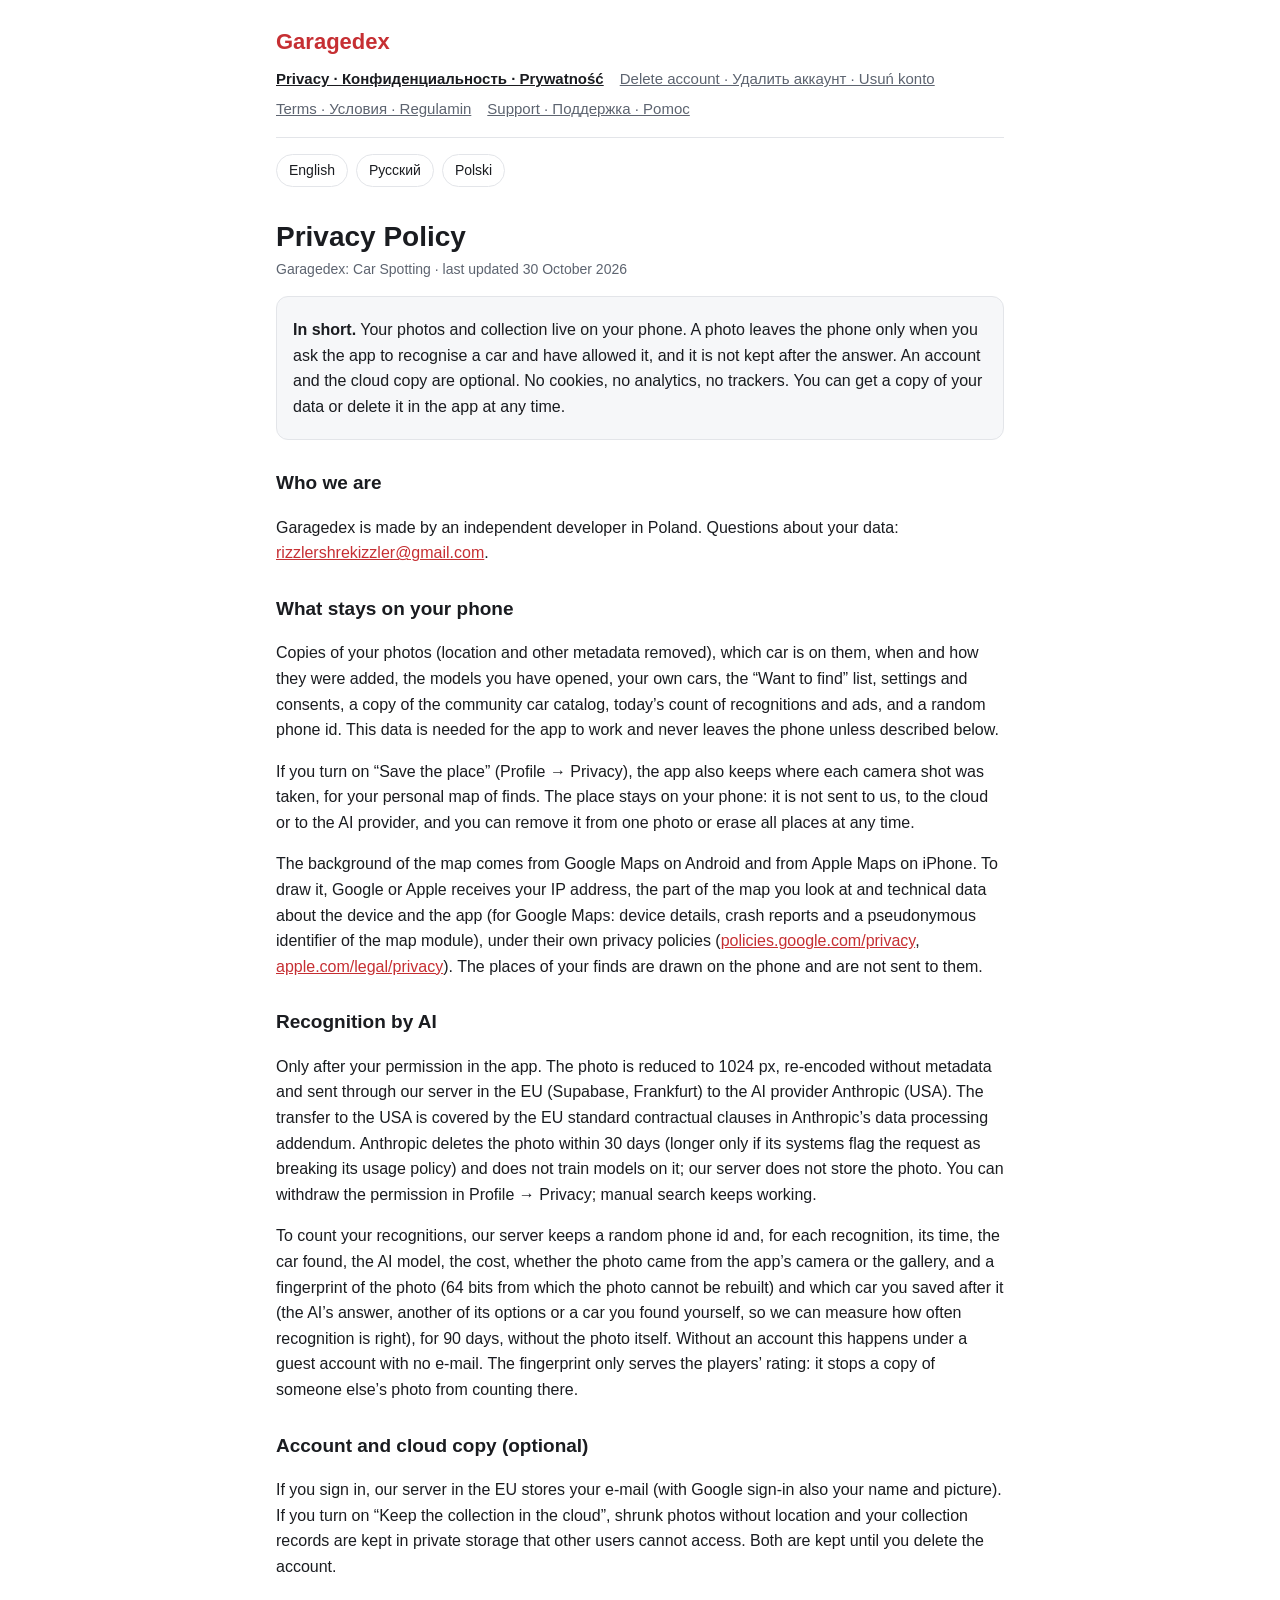
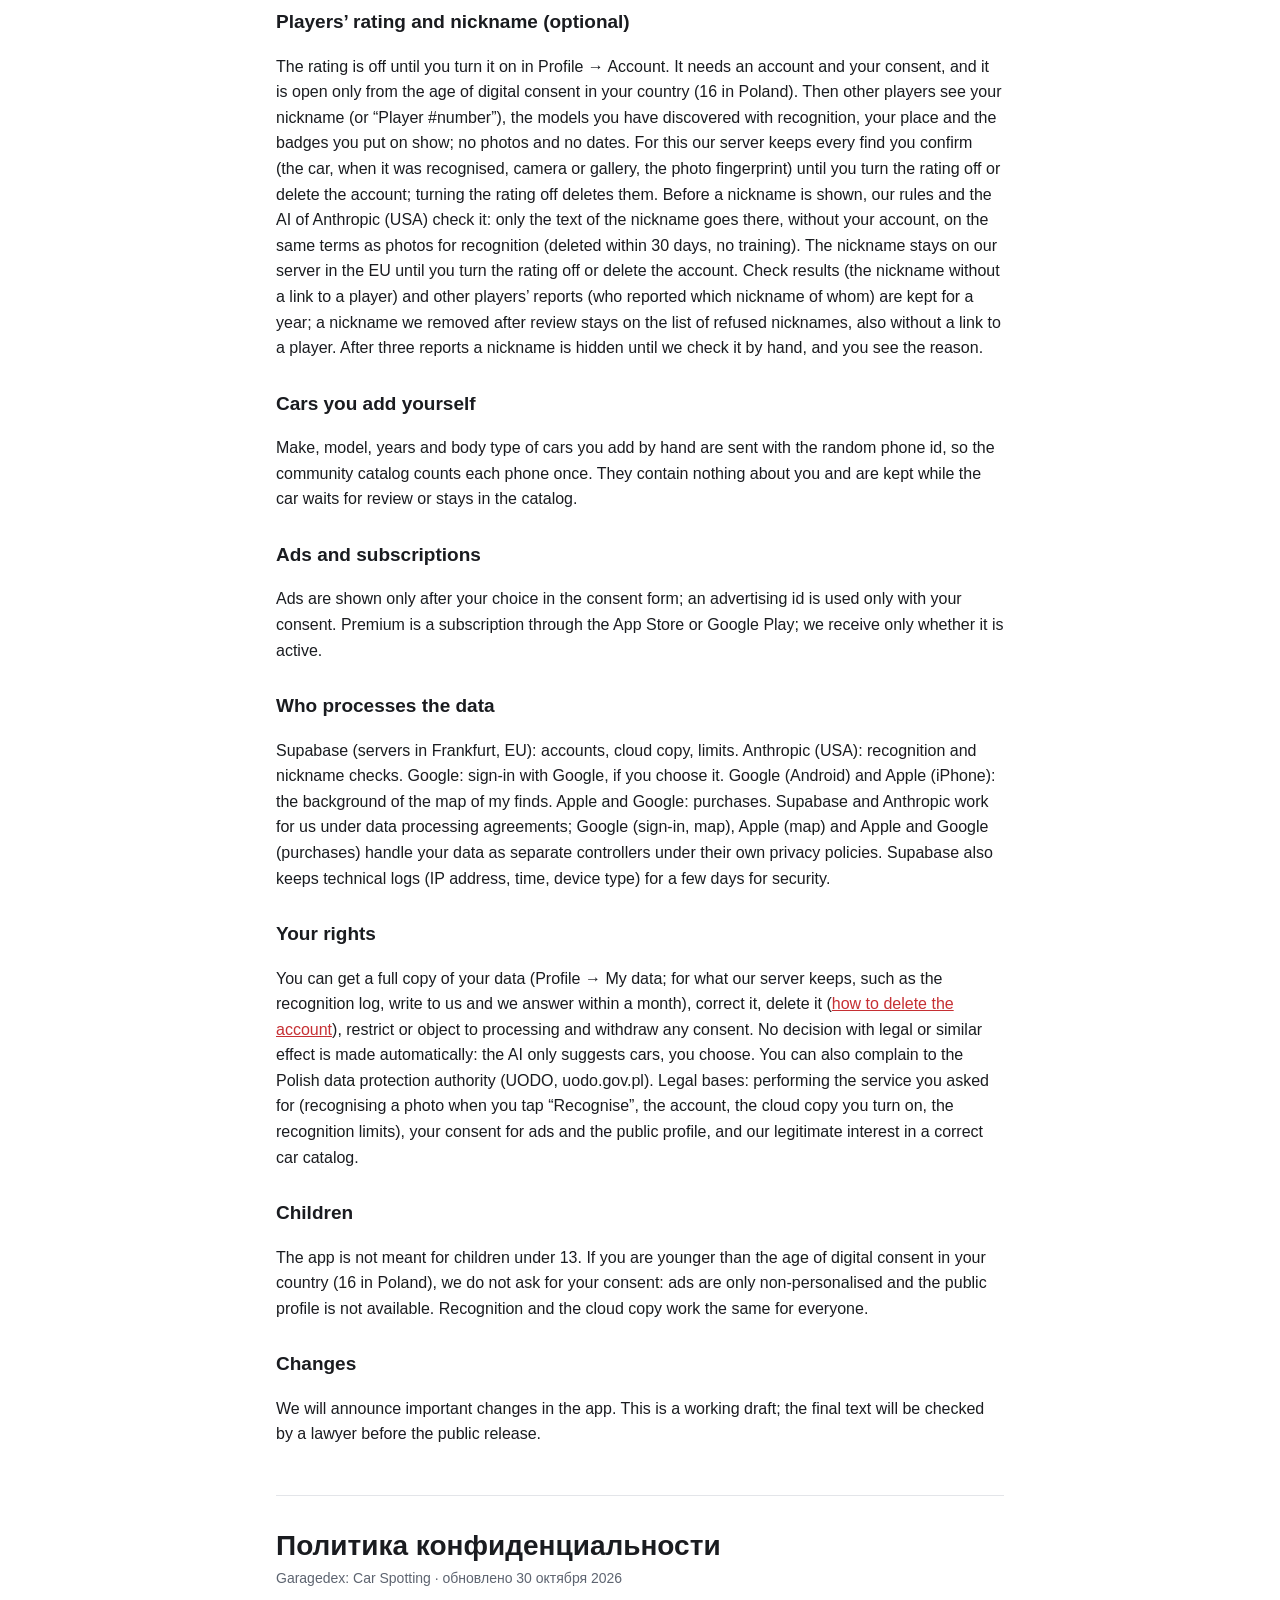
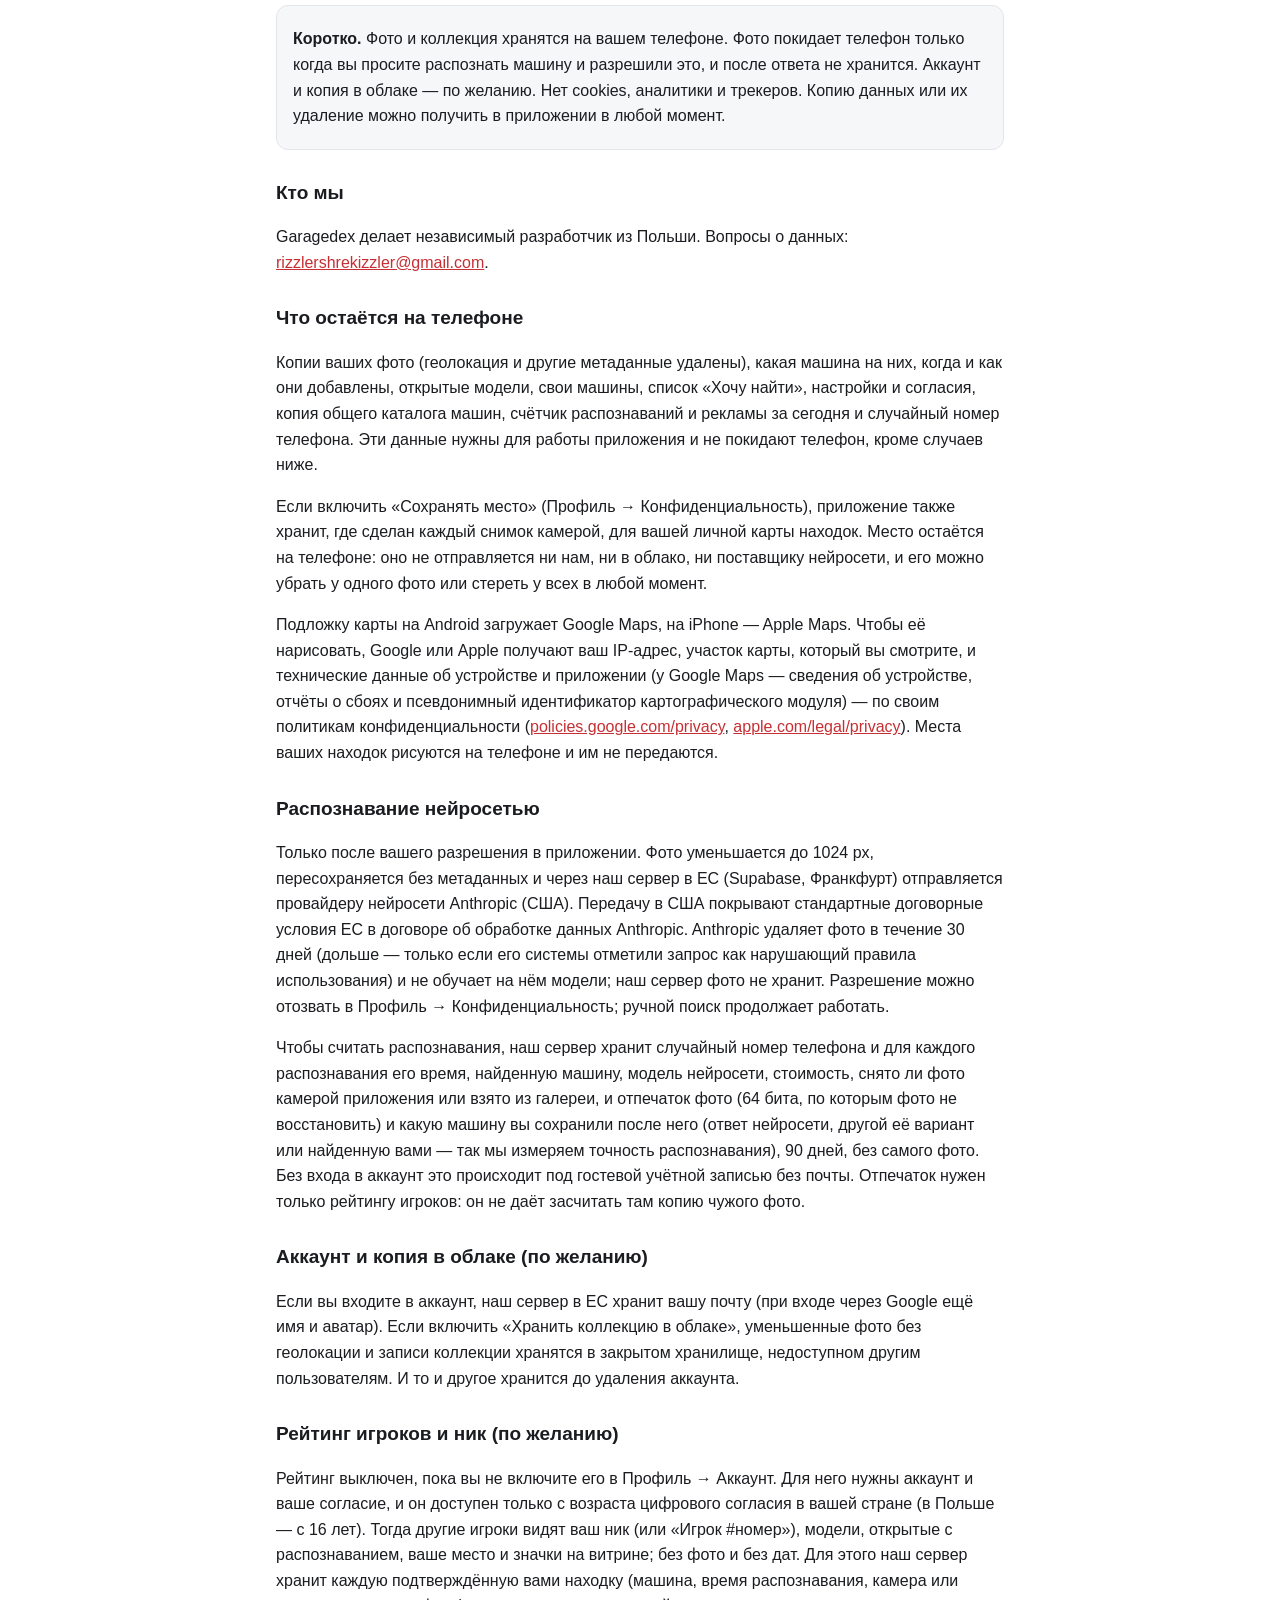
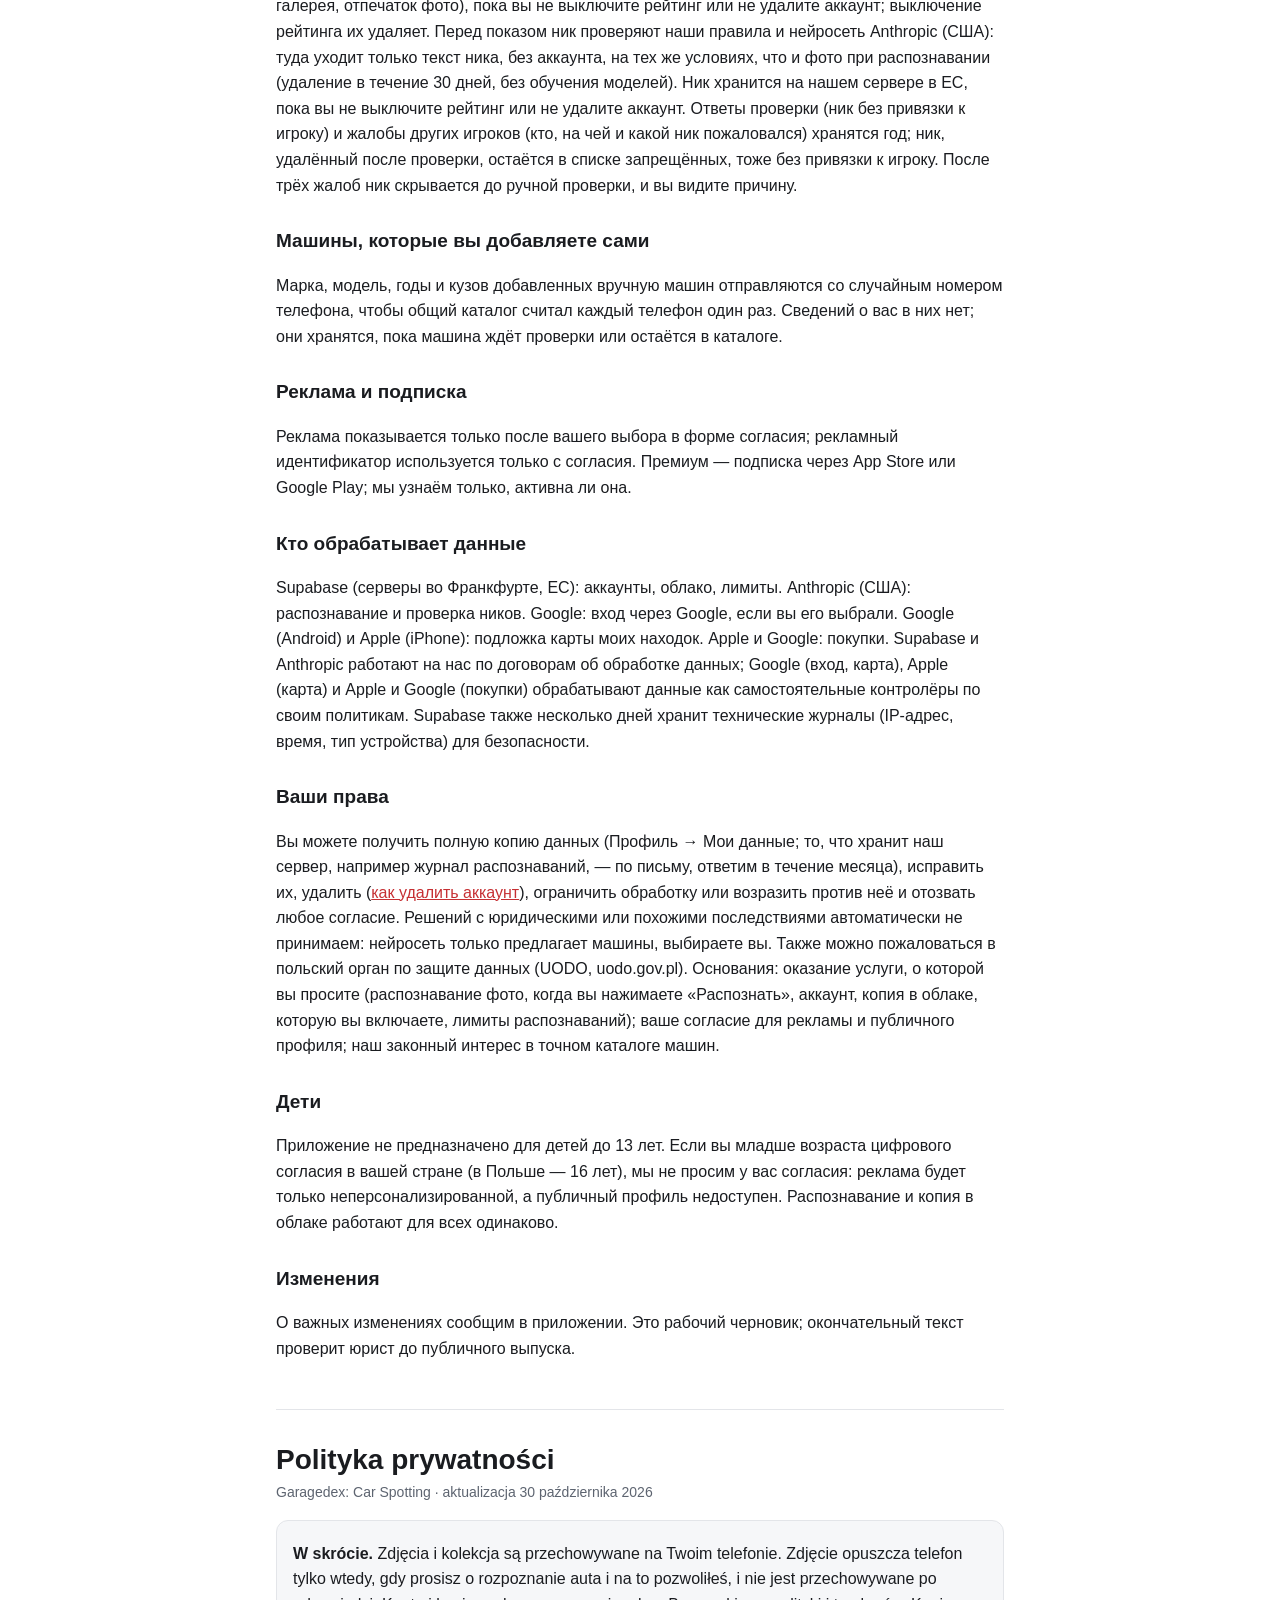
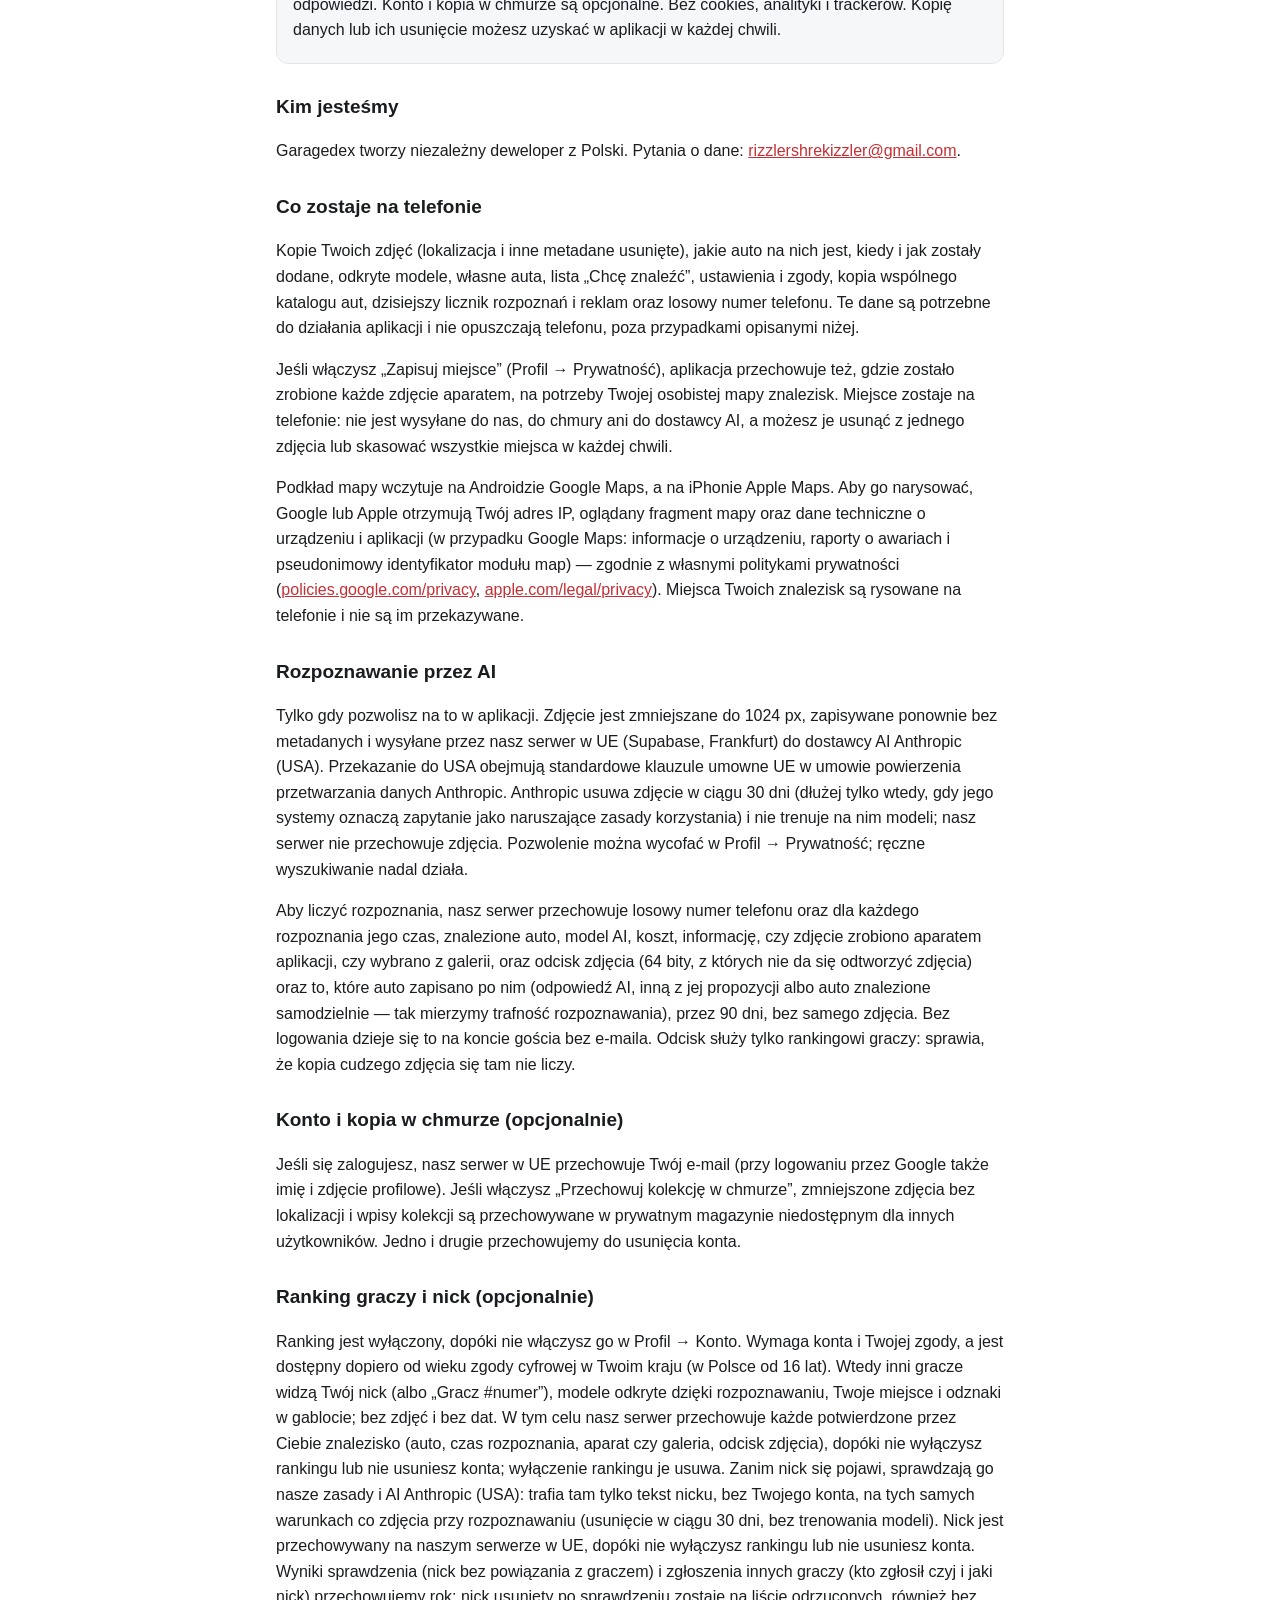
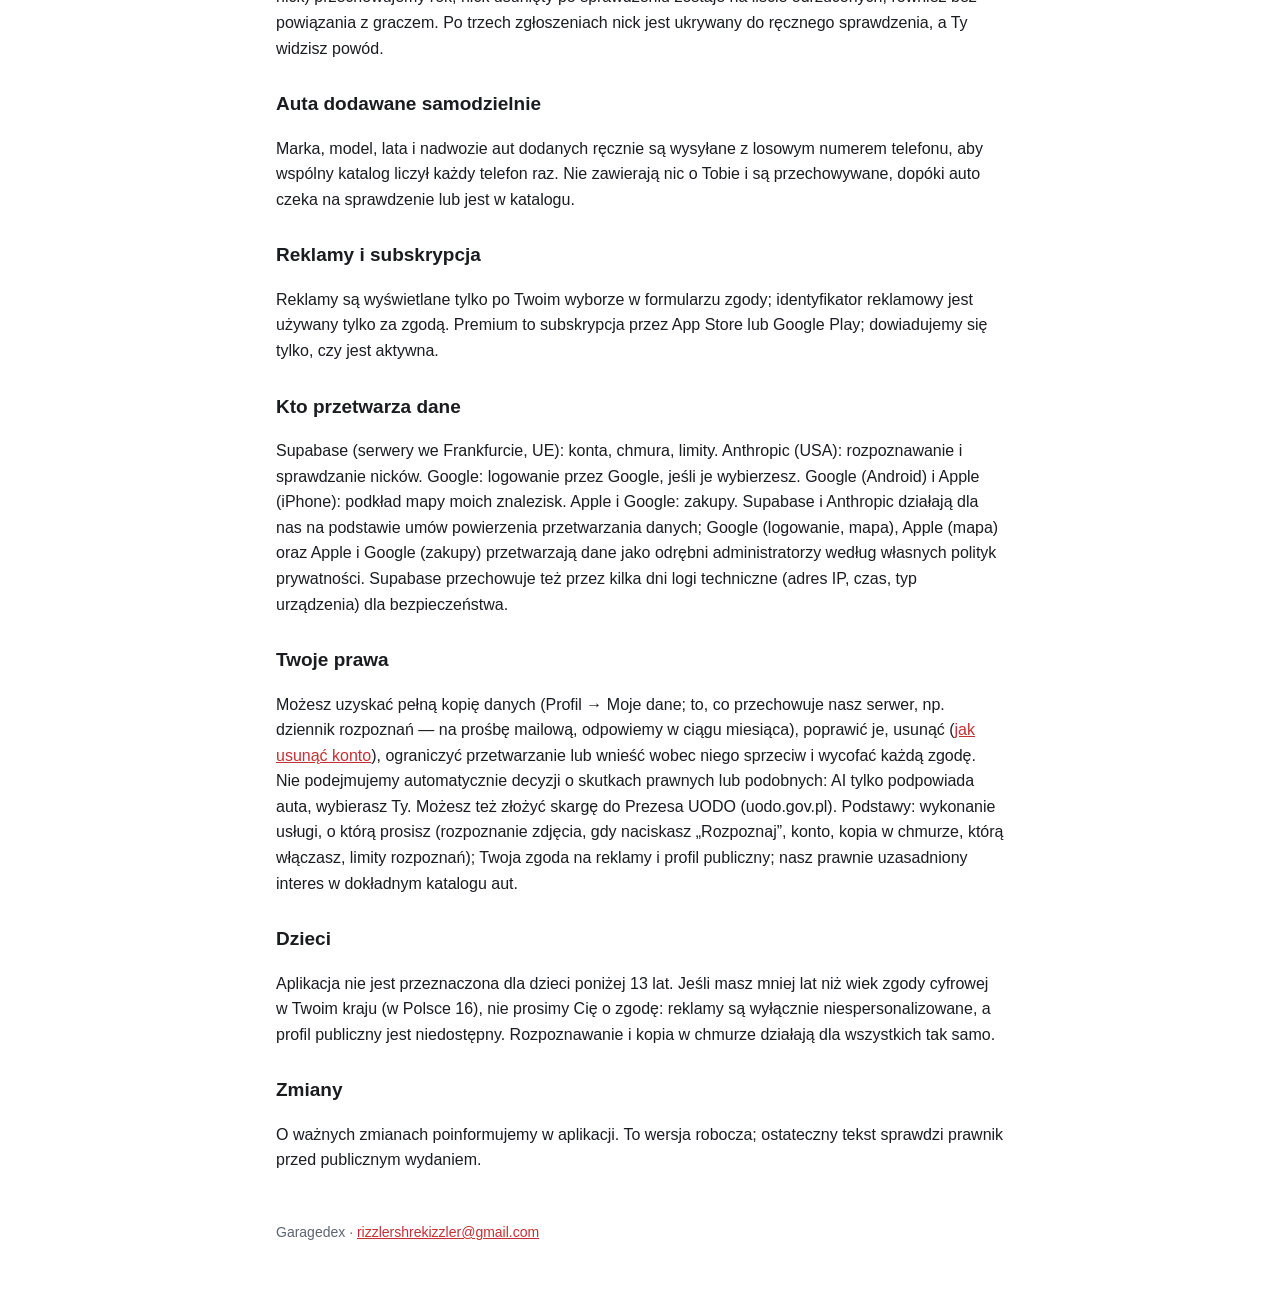
==== commit c2c2cda6: "Support page; Support link in the menu" ====
--- a/index.html
+++ b/index.html
@@ -14,6 +14,7 @@
       <a href="index.html" aria-current="page">Privacy · Конфиденциальность · Prywatność</a>
       <a href="delete-account.html">Delete account · Удалить аккаунт · Usuń konto</a>
       <a href="terms.html">Terms · Условия · Regulamin</a>
+      <a href="support.html">Support · Поддержка · Pomoc</a>
     </nav>
   </header>
   <div class="languages"><a href="#en">English</a><a href="#ru">Русский</a><a href="#pl">Polski</a></div>
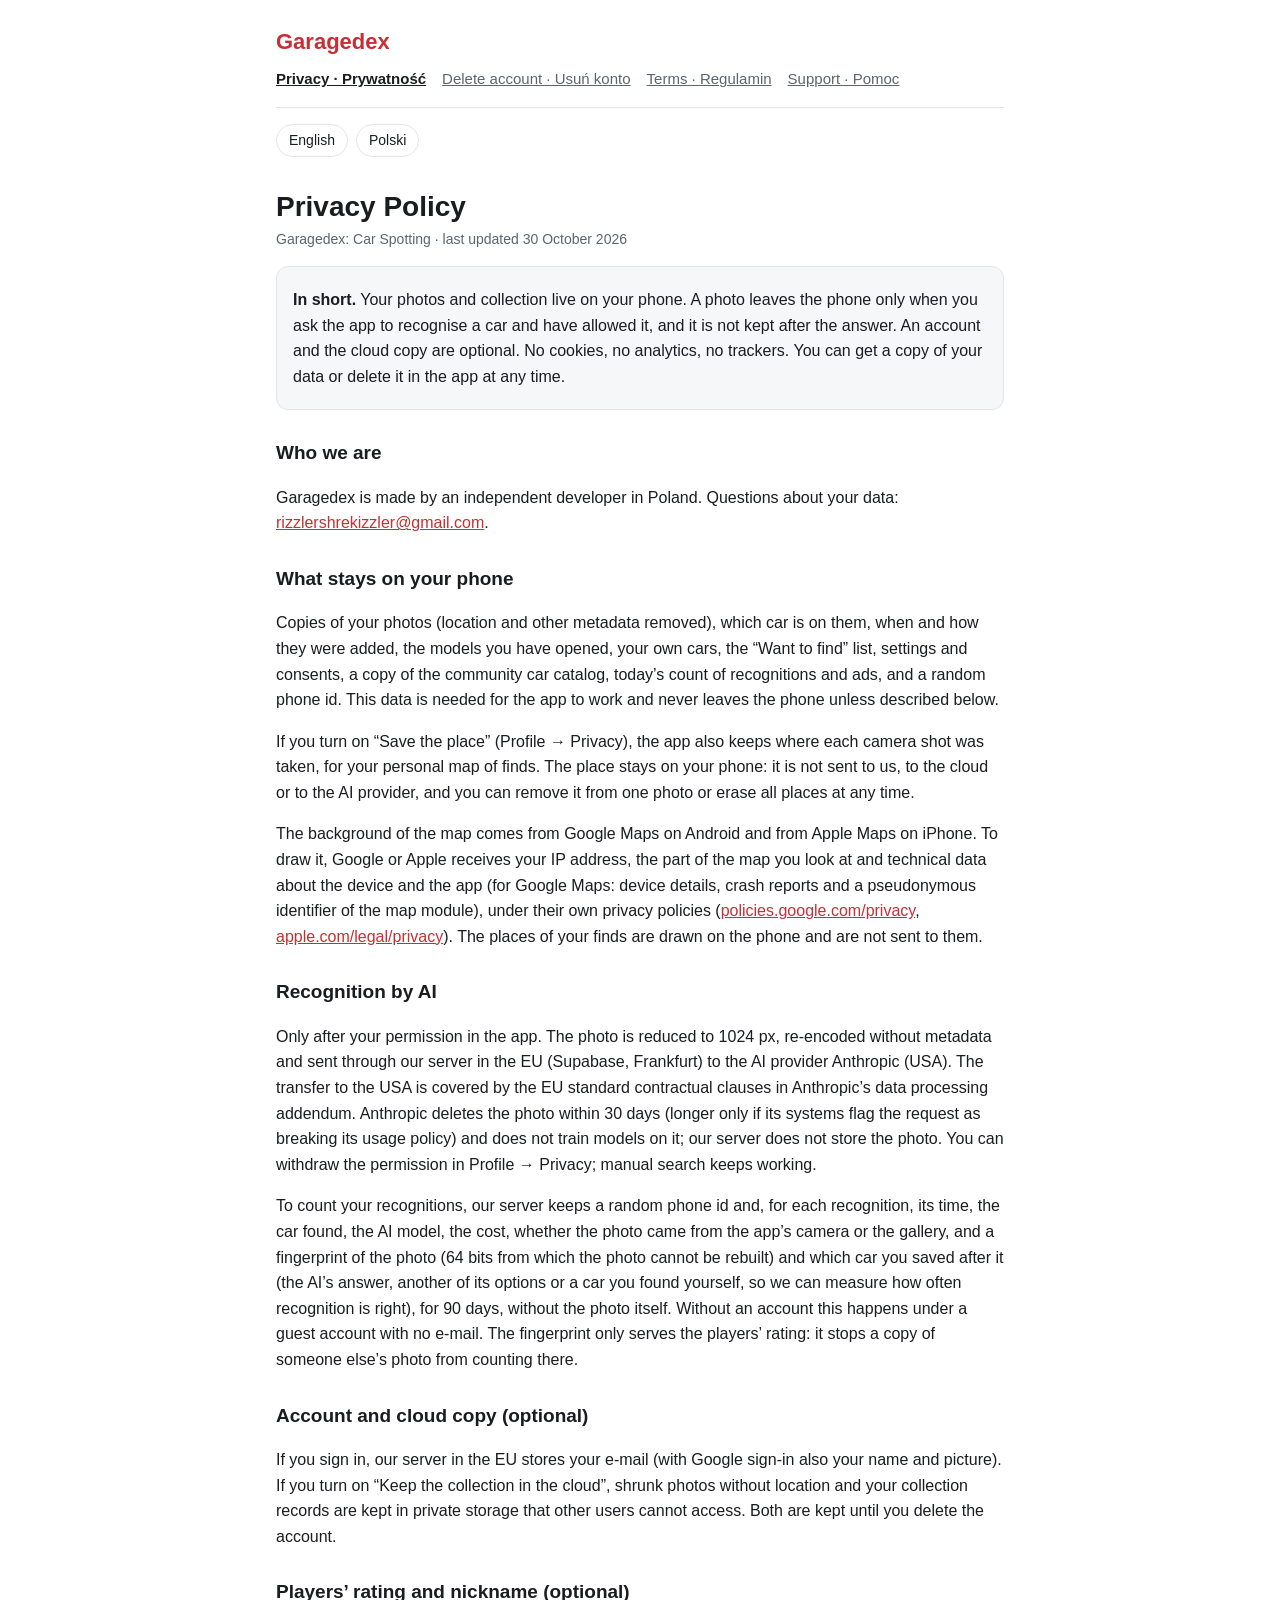
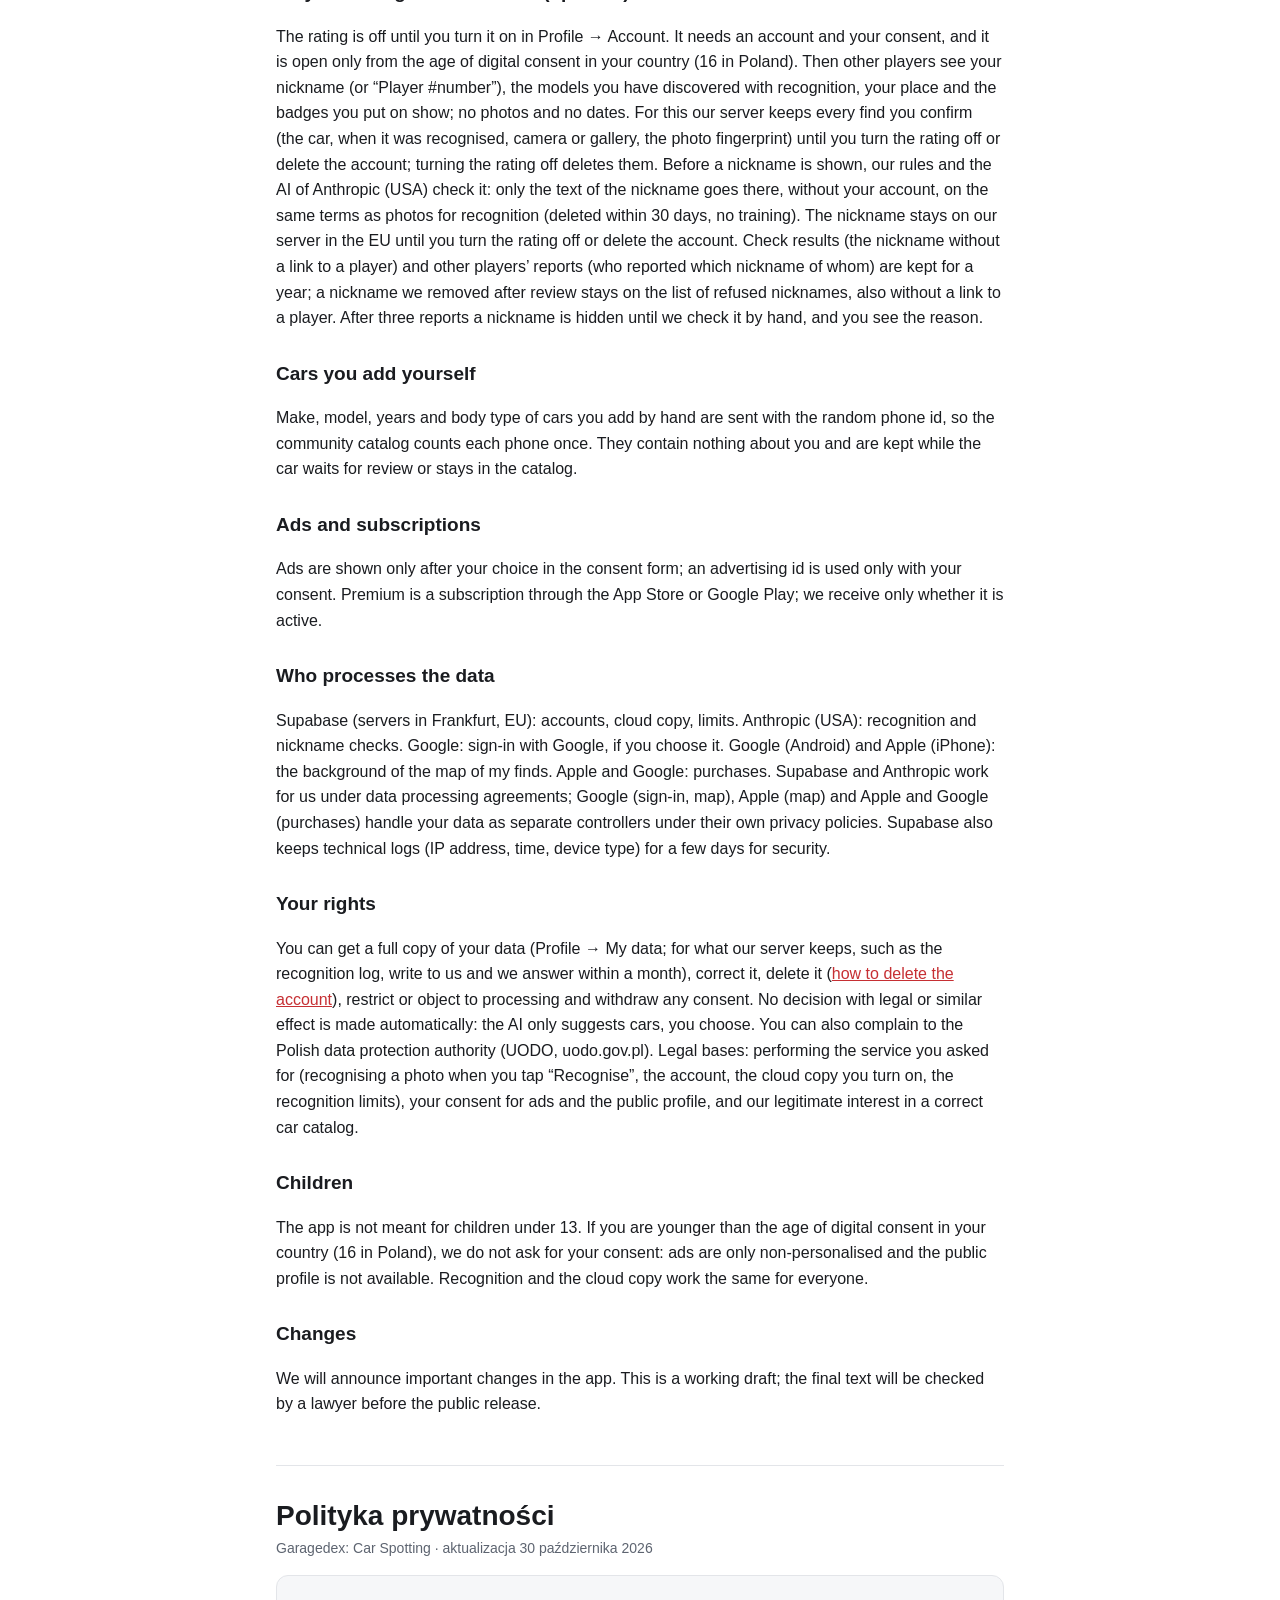
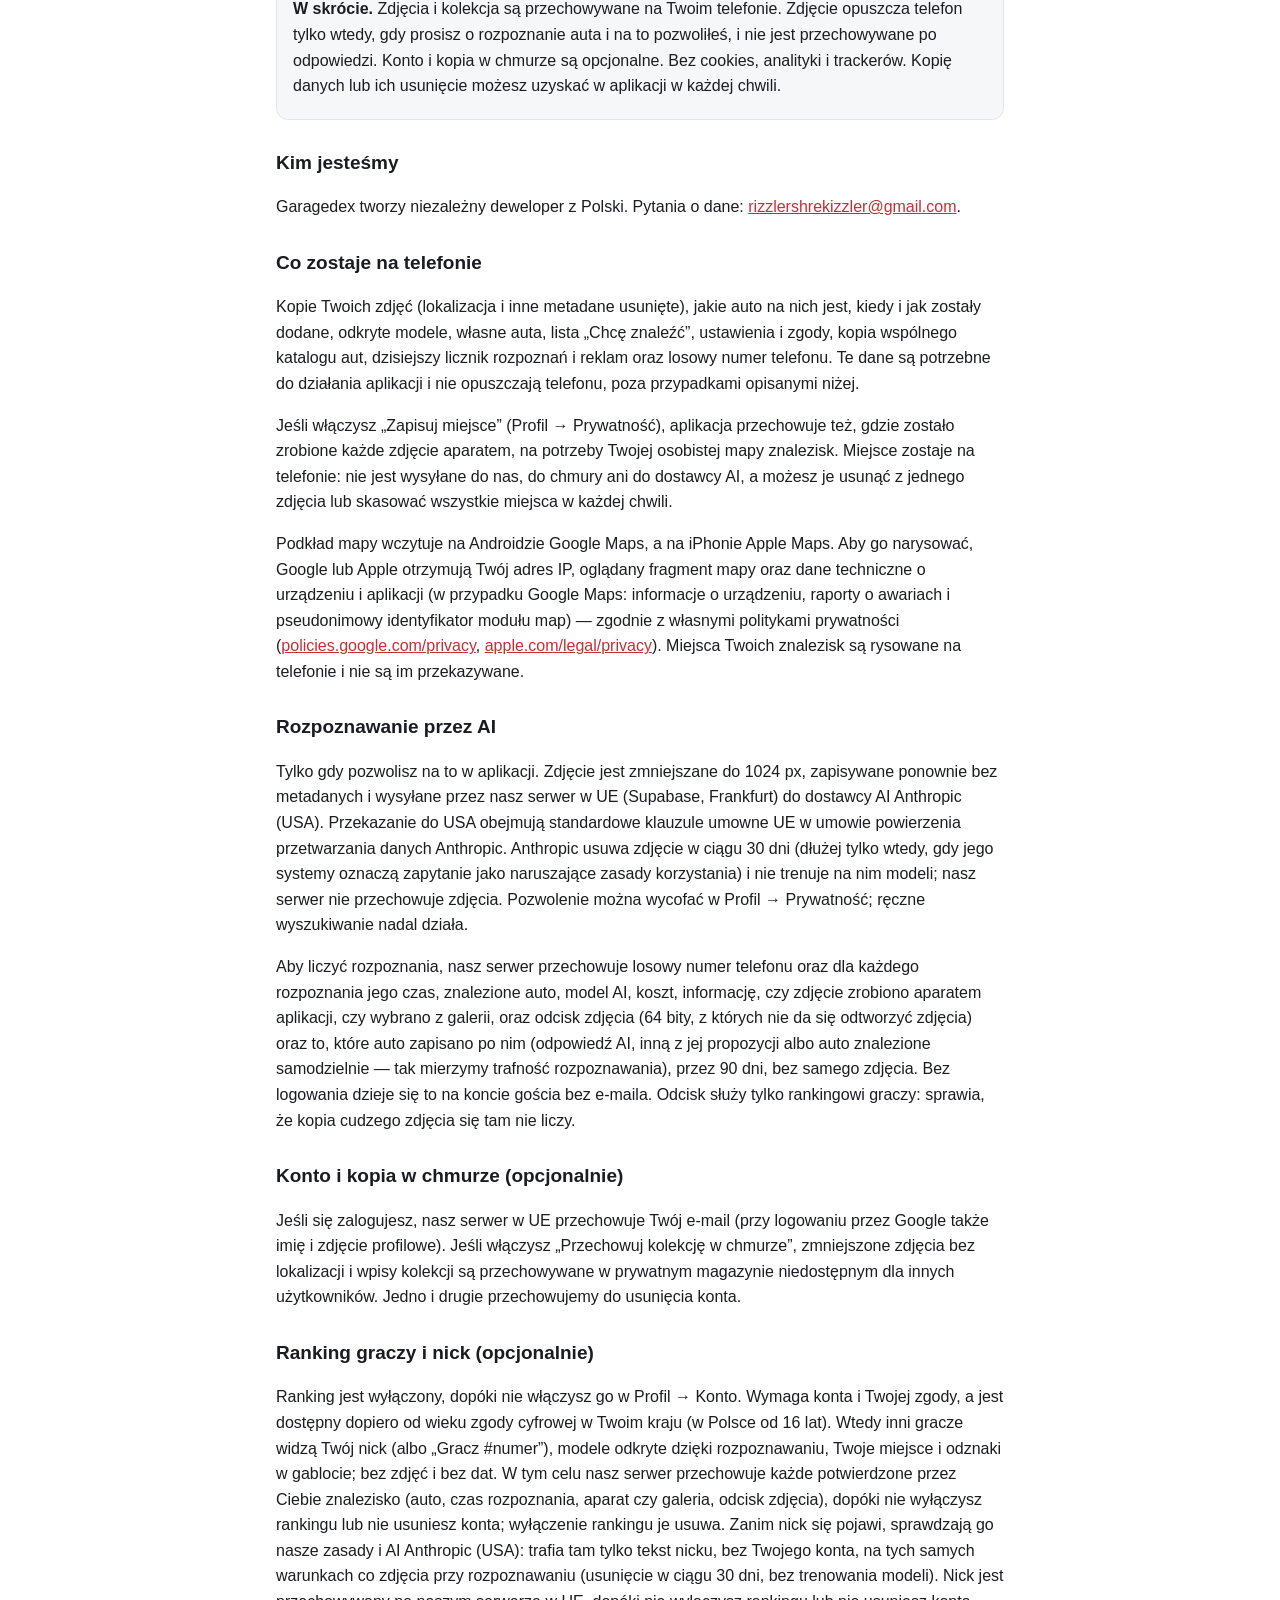
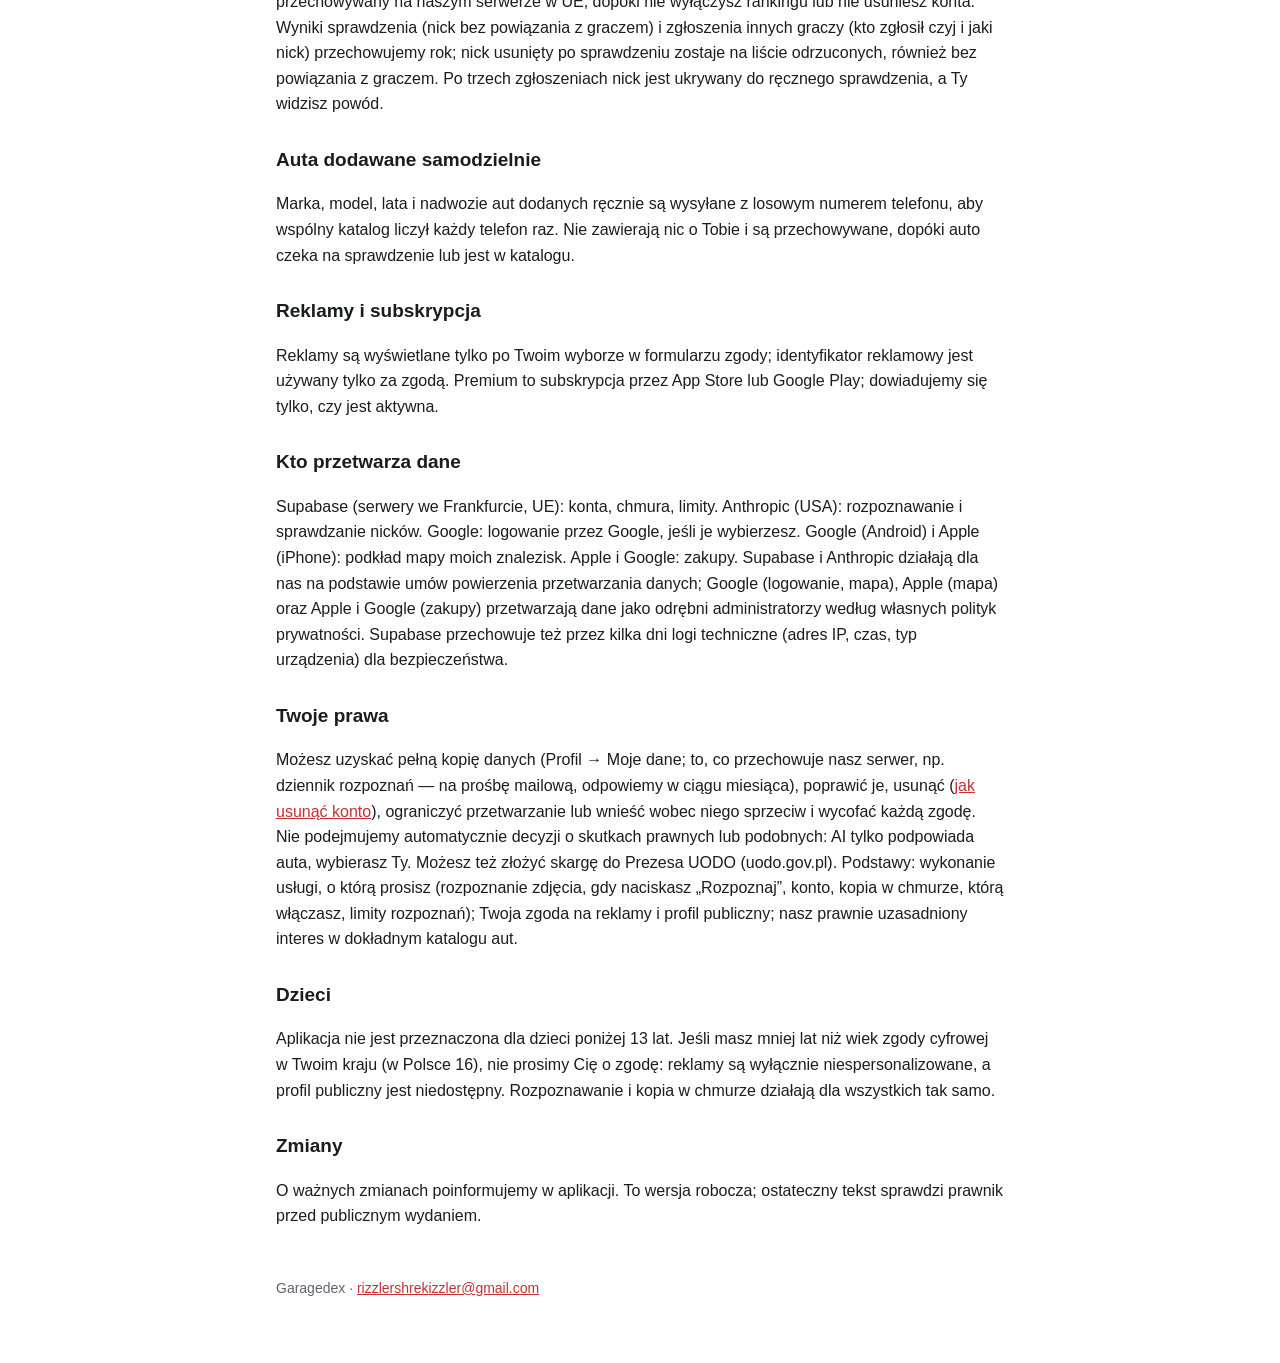
==== commit e081ec2c: "Documents in English and Polish only" ====
--- a/index.html
+++ b/index.html
@@ -11,13 +11,13 @@
   <header>
     <a class="brand" href="index.html">Garagedex</a>
     <nav>
-      <a href="index.html" aria-current="page">Privacy · Конфиденциальность · Prywatność</a>
-      <a href="delete-account.html">Delete account · Удалить аккаунт · Usuń konto</a>
-      <a href="terms.html">Terms · Условия · Regulamin</a>
-      <a href="support.html">Support · Поддержка · Pomoc</a>
+      <a href="index.html" aria-current="page">Privacy · Prywatność</a>
+      <a href="delete-account.html">Delete account · Usuń konto</a>
+      <a href="terms.html">Terms · Regulamin</a>
+      <a href="support.html">Support · Pomoc</a>
     </nav>
   </header>
-  <div class="languages"><a href="#en">English</a><a href="#ru">Русский</a><a href="#pl">Polski</a></div>
+  <div class="languages"><a href="#en">English</a><a href="#pl">Polski</a></div>
 
   <section class="lang" id="en" lang="en">
     <h1>Privacy Policy</h1>
@@ -61,50 +61,6 @@
 
     <h2>Changes</h2>
     <p>We will announce important changes in the app. This is a working draft; the final text will be checked by a lawyer before the public release.</p>
-  </section>
-
-  <section class="lang" id="ru" lang="ru">
-    <h1>Политика конфиденциальности</h1>
-    <p class="date">Garagedex: Car Spotting · обновлено 30 октября 2026</p>
-    <div class="short">
-      <p><strong>Коротко.</strong> Фото и коллекция хранятся на вашем телефоне. Фото покидает телефон только когда вы просите распознать машину и разрешили это, и после ответа не хранится. Аккаунт и копия в облаке — по желанию. Нет cookies, аналитики и трекеров. Копию данных или их удаление можно получить в приложении в любой момент.</p>
-    </div>
-
-    <h2>Кто мы</h2>
-    <p>Garagedex делает независимый разработчик из Польши. Вопросы о данных: <a href="mailto:rizzlershrekizzler@gmail.com">rizzlershrekizzler@gmail.com</a>.</p>
-
-    <h2>Что остаётся на телефоне</h2>
-    <p>Копии ваших фото (геолокация и другие метаданные удалены), какая машина на них, когда и как они добавлены, открытые модели, свои машины, список «Хочу найти», настройки и согласия, копия общего каталога машин, счётчик распознаваний и рекламы за сегодня и случайный номер телефона. Эти данные нужны для работы приложения и не покидают телефон, кроме случаев ниже.</p>
-    <p>Если включить «Сохранять место» (Профиль → Конфиденциальность), приложение также хранит, где сделан каждый снимок камерой, для вашей личной карты находок. Место остаётся на телефоне: оно не отправляется ни нам, ни в облако, ни поставщику нейросети, и его можно убрать у одного фото или стереть у всех в любой момент.</p>
-    <p>Подложку карты на Android загружает Google Maps, на iPhone — Apple Maps. Чтобы её нарисовать, Google или Apple получают ваш IP-адрес, участок карты, который вы смотрите, и технические данные об устройстве и приложении (у Google Maps — сведения об устройстве, отчёты о сбоях и псевдонимный идентификатор картографического модуля) — по своим политикам конфиденциальности (<a href="https://policies.google.com/privacy">policies.google.com/privacy</a>, <a href="https://www.apple.com/legal/privacy/">apple.com/legal/privacy</a>). Места ваших находок рисуются на телефоне и им не передаются.</p>
-
-    <h2>Распознавание нейросетью</h2>
-    <p>Только после вашего разрешения в приложении. Фото уменьшается до 1024 px, пересохраняется без метаданных и через наш сервер в ЕС (Supabase, Франкфурт) отправляется провайдеру нейросети Anthropic (США). Передачу в США покрывают стандартные договорные условия ЕС в договоре об обработке данных Anthropic. Anthropic удаляет фото в течение 30 дней (дольше — только если его системы отметили запрос как нарушающий правила использования) и не обучает на нём модели; наш сервер фото не хранит. Разрешение можно отозвать в Профиль → Конфиденциальность; ручной поиск продолжает работать.</p>
-    <p>Чтобы считать распознавания, наш сервер хранит случайный номер телефона и для каждого распознавания его время, найденную машину, модель нейросети, стоимость, снято ли фото камерой приложения или взято из галереи, и отпечаток фото (64 бита, по которым фото не восстановить) и какую машину вы сохранили после него (ответ нейросети, другой её вариант или найденную вами — так мы измеряем точность распознавания), 90 дней, без самого фото. Без входа в аккаунт это происходит под гостевой учётной записью без почты. Отпечаток нужен только рейтингу игроков: он не даёт засчитать там копию чужого фото.</p>
-
-    <h2>Аккаунт и копия в облаке (по желанию)</h2>
-    <p>Если вы входите в аккаунт, наш сервер в ЕС хранит вашу почту (при входе через Google ещё имя и аватар). Если включить «Хранить коллекцию в облаке», уменьшенные фото без геолокации и записи коллекции хранятся в закрытом хранилище, недоступном другим пользователям. И то и другое хранится до удаления аккаунта.</p>
-
-    <h2>Рейтинг игроков и ник (по желанию)</h2>
-    <p>Рейтинг выключен, пока вы не включите его в Профиль → Аккаунт. Для него нужны аккаунт и ваше согласие, и он доступен только с возраста цифрового согласия в вашей стране (в Польше — с 16 лет). Тогда другие игроки видят ваш ник (или «Игрок #номер»), модели, открытые с распознаванием, ваше место и значки на витрине; без фото и без дат. Для этого наш сервер хранит каждую подтверждённую вами находку (машина, время распознавания, камера или галерея, отпечаток фото), пока вы не выключите рейтинг или не удалите аккаунт; выключение рейтинга их удаляет. Перед показом ник проверяют наши правила и нейросеть Anthropic (США): туда уходит только текст ника, без аккаунта, на тех же условиях, что и фото при распознавании (удаление в течение 30 дней, без обучения моделей). Ник хранится на нашем сервере в ЕС, пока вы не выключите рейтинг или не удалите аккаунт. Ответы проверки (ник без привязки к игроку) и жалобы других игроков (кто, на чей и какой ник пожаловался) хранятся год; ник, удалённый после проверки, остаётся в списке запрещённых, тоже без привязки к игроку. После трёх жалоб ник скрывается до ручной проверки, и вы видите причину.</p>
-
-    <h2>Машины, которые вы добавляете сами</h2>
-    <p>Марка, модель, годы и кузов добавленных вручную машин отправляются со случайным номером телефона, чтобы общий каталог считал каждый телефон один раз. Сведений о вас в них нет; они хранятся, пока машина ждёт проверки или остаётся в каталоге.</p>
-
-    <h2>Реклама и подписка</h2>
-    <p>Реклама показывается только после вашего выбора в форме согласия; рекламный идентификатор используется только с согласия. Премиум — подписка через App Store или Google Play; мы узнаём только, активна ли она.</p>
-
-    <h2>Кто обрабатывает данные</h2>
-    <p>Supabase (серверы во Франкфурте, ЕС): аккаунты, облако, лимиты. Anthropic (США): распознавание и проверка ников. Google: вход через Google, если вы его выбрали. Google (Android) и Apple (iPhone): подложка карты моих находок. Apple и Google: покупки. Supabase и Anthropic работают на нас по договорам об обработке данных; Google (вход, карта), Apple (карта) и Apple и Google (покупки) обрабатывают данные как самостоятельные контролёры по своим политикам. Supabase также несколько дней хранит технические журналы (IP-адрес, время, тип устройства) для безопасности.</p>
-
-    <h2>Ваши права</h2>
-    <p>Вы можете получить полную копию данных (Профиль → Мои данные; то, что хранит наш сервер, например журнал распознаваний, — по письму, ответим в течение месяца), исправить их, удалить (<a href="delete-account.html#ru">как удалить аккаунт</a>), ограничить обработку или возразить против неё и отозвать любое согласие. Решений с юридическими или похожими последствиями автоматически не принимаем: нейросеть только предлагает машины, выбираете вы. Также можно пожаловаться в польский орган по защите данных (UODO, uodo.gov.pl). Основания: оказание услуги, о которой вы просите (распознавание фото, когда вы нажимаете «Распознать», аккаунт, копия в облаке, которую вы включаете, лимиты распознаваний); ваше согласие для рекламы и публичного профиля; наш законный интерес в точном каталоге машин.</p>
-
-    <h2>Дети</h2>
-    <p>Приложение не предназначено для детей до 13 лет. Если вы младше возраста цифрового согласия в вашей стране (в Польше — 16 лет), мы не просим у вас согласия: реклама будет только неперсонализированной, а публичный профиль недоступен. Распознавание и копия в облаке работают для всех одинаково.</p>
-
-    <h2>Изменения</h2>
-    <p>О важных изменениях сообщим в приложении. Это рабочий черновик; окончательный текст проверит юрист до публичного выпуска.</p>
   </section>
 
   <section class="lang" id="pl" lang="pl">
